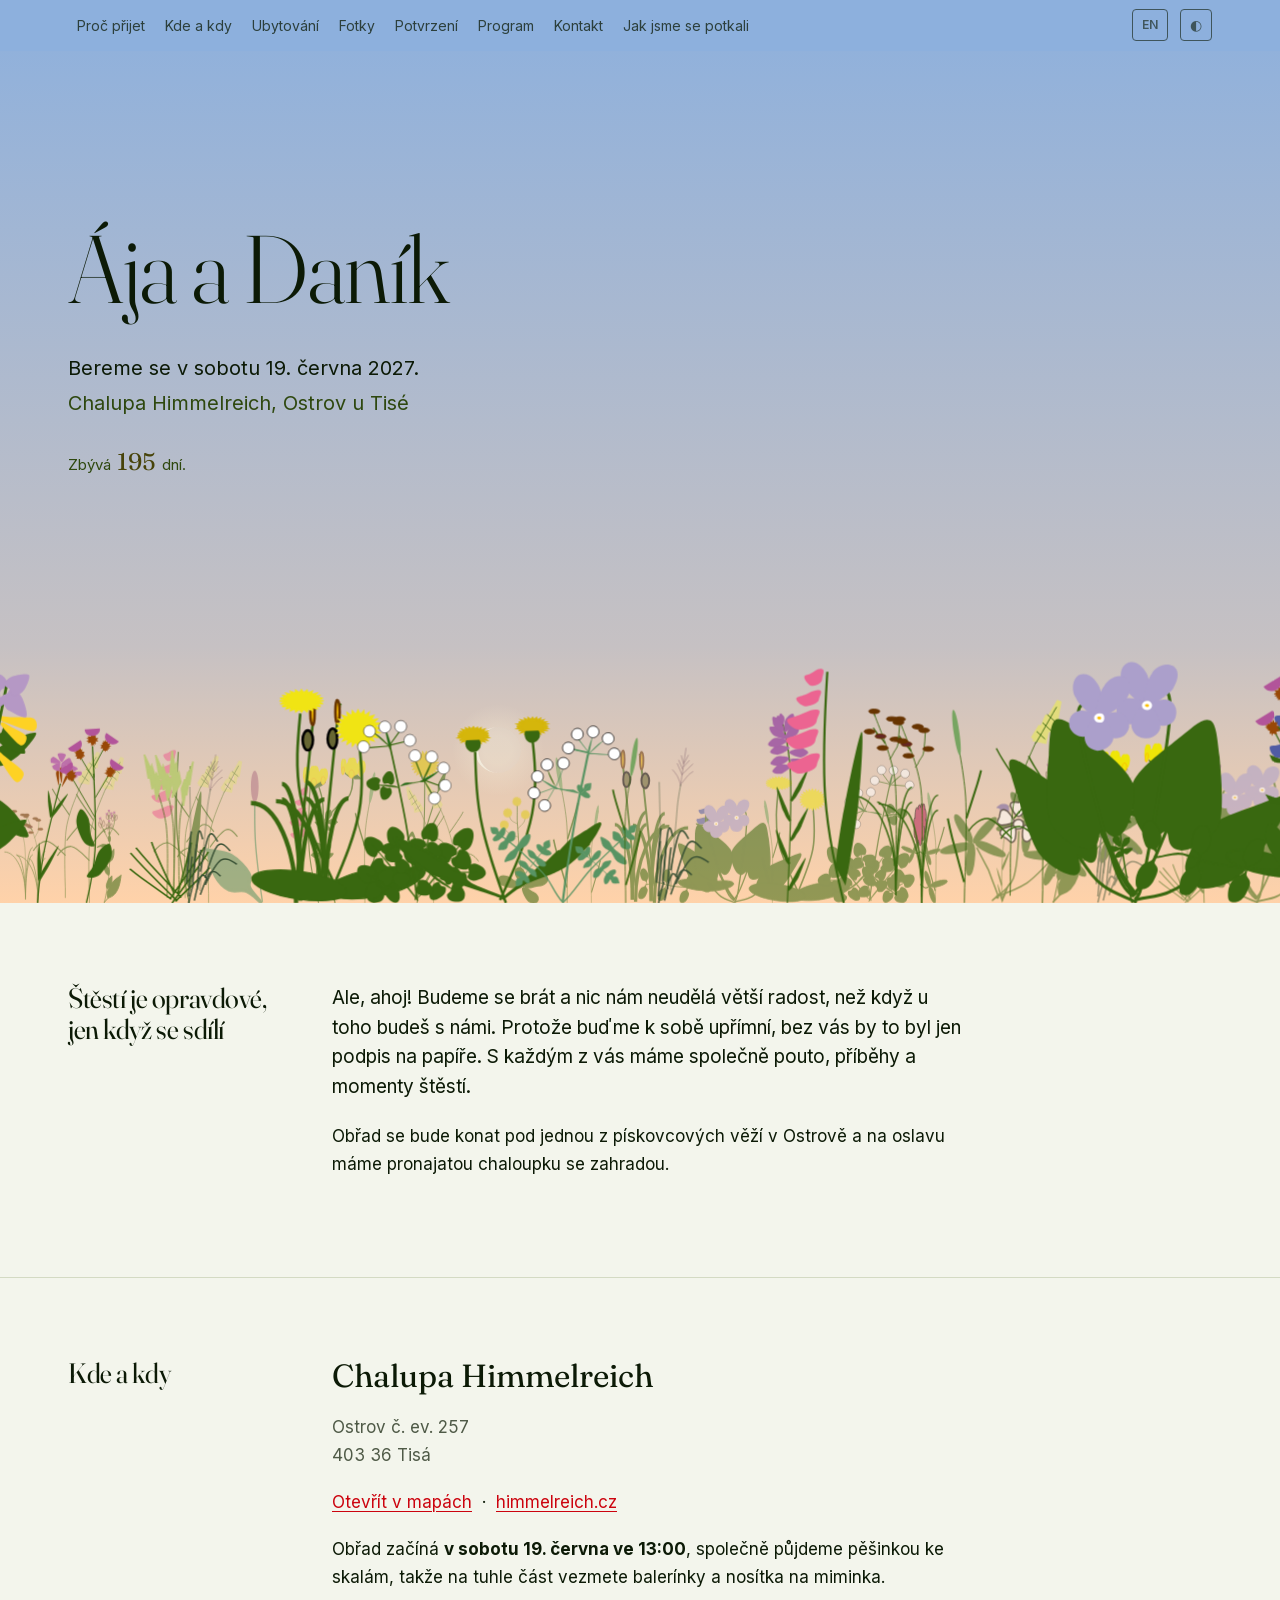
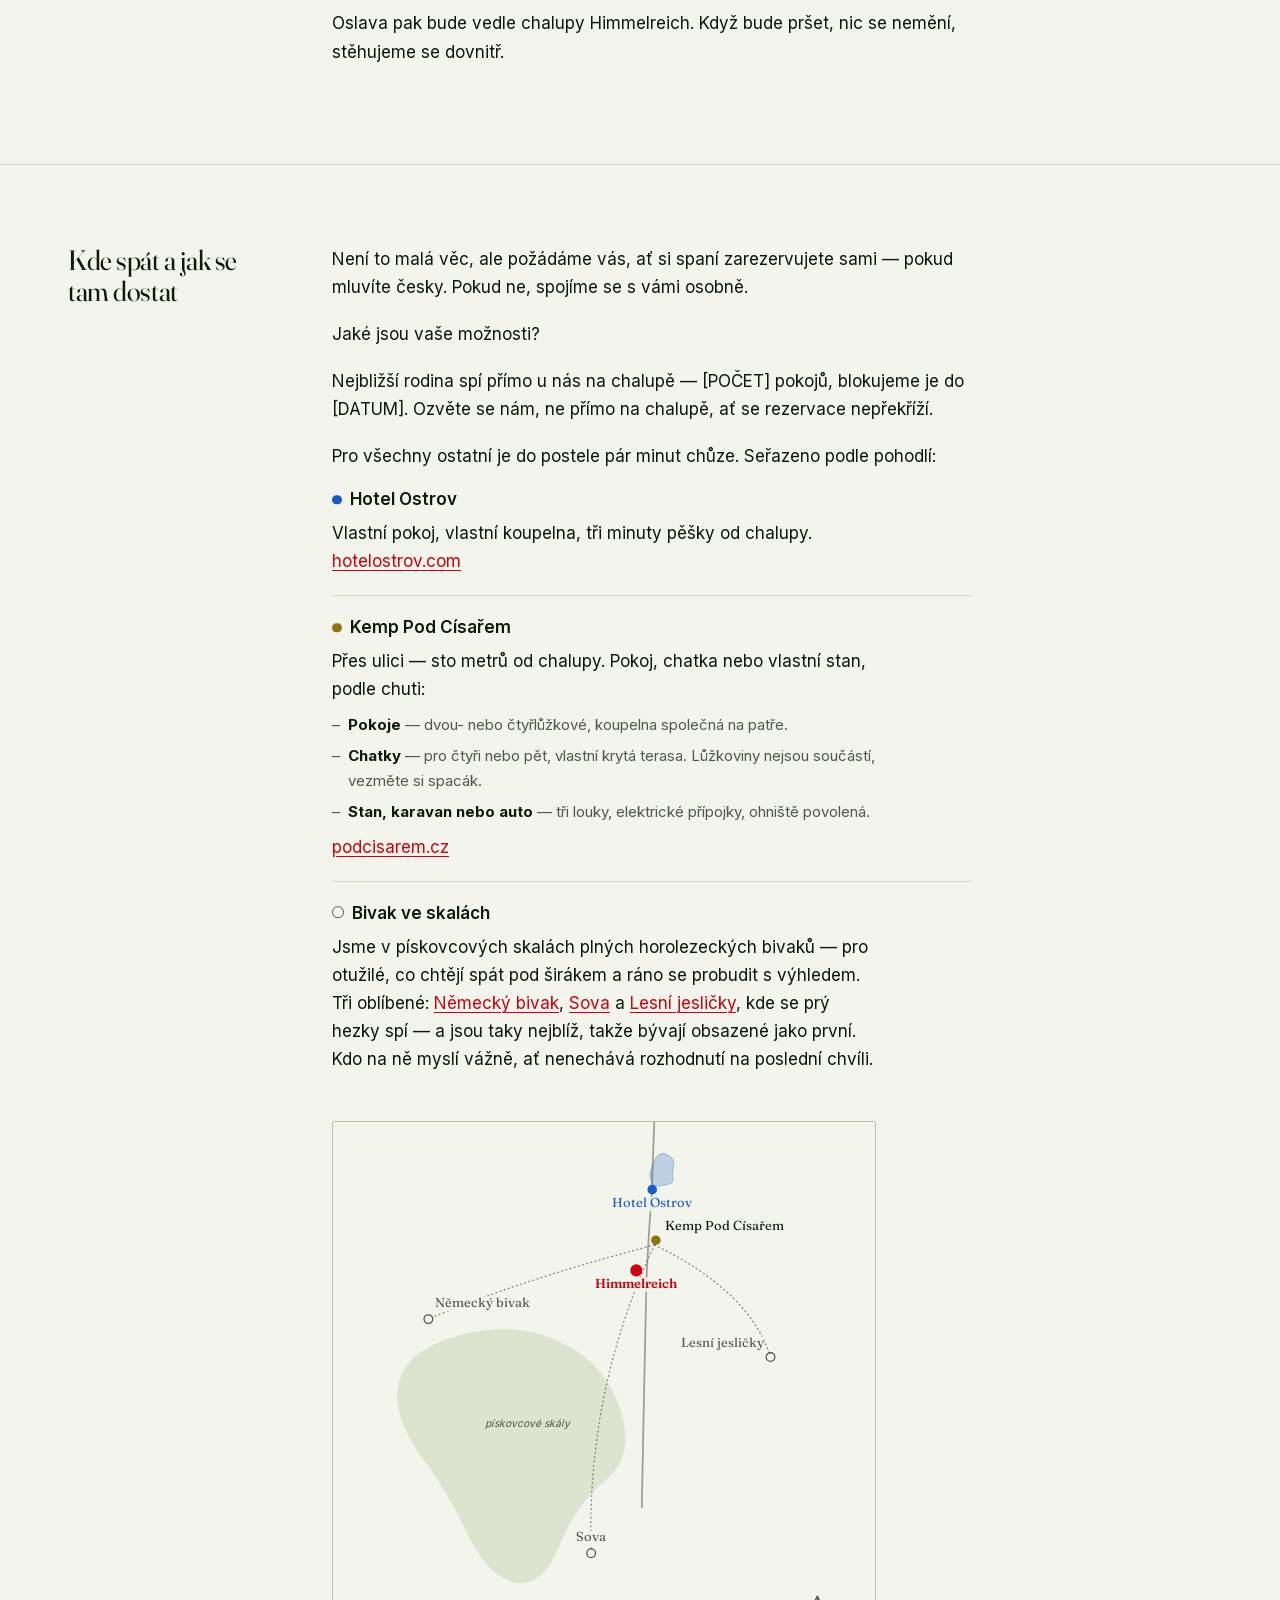
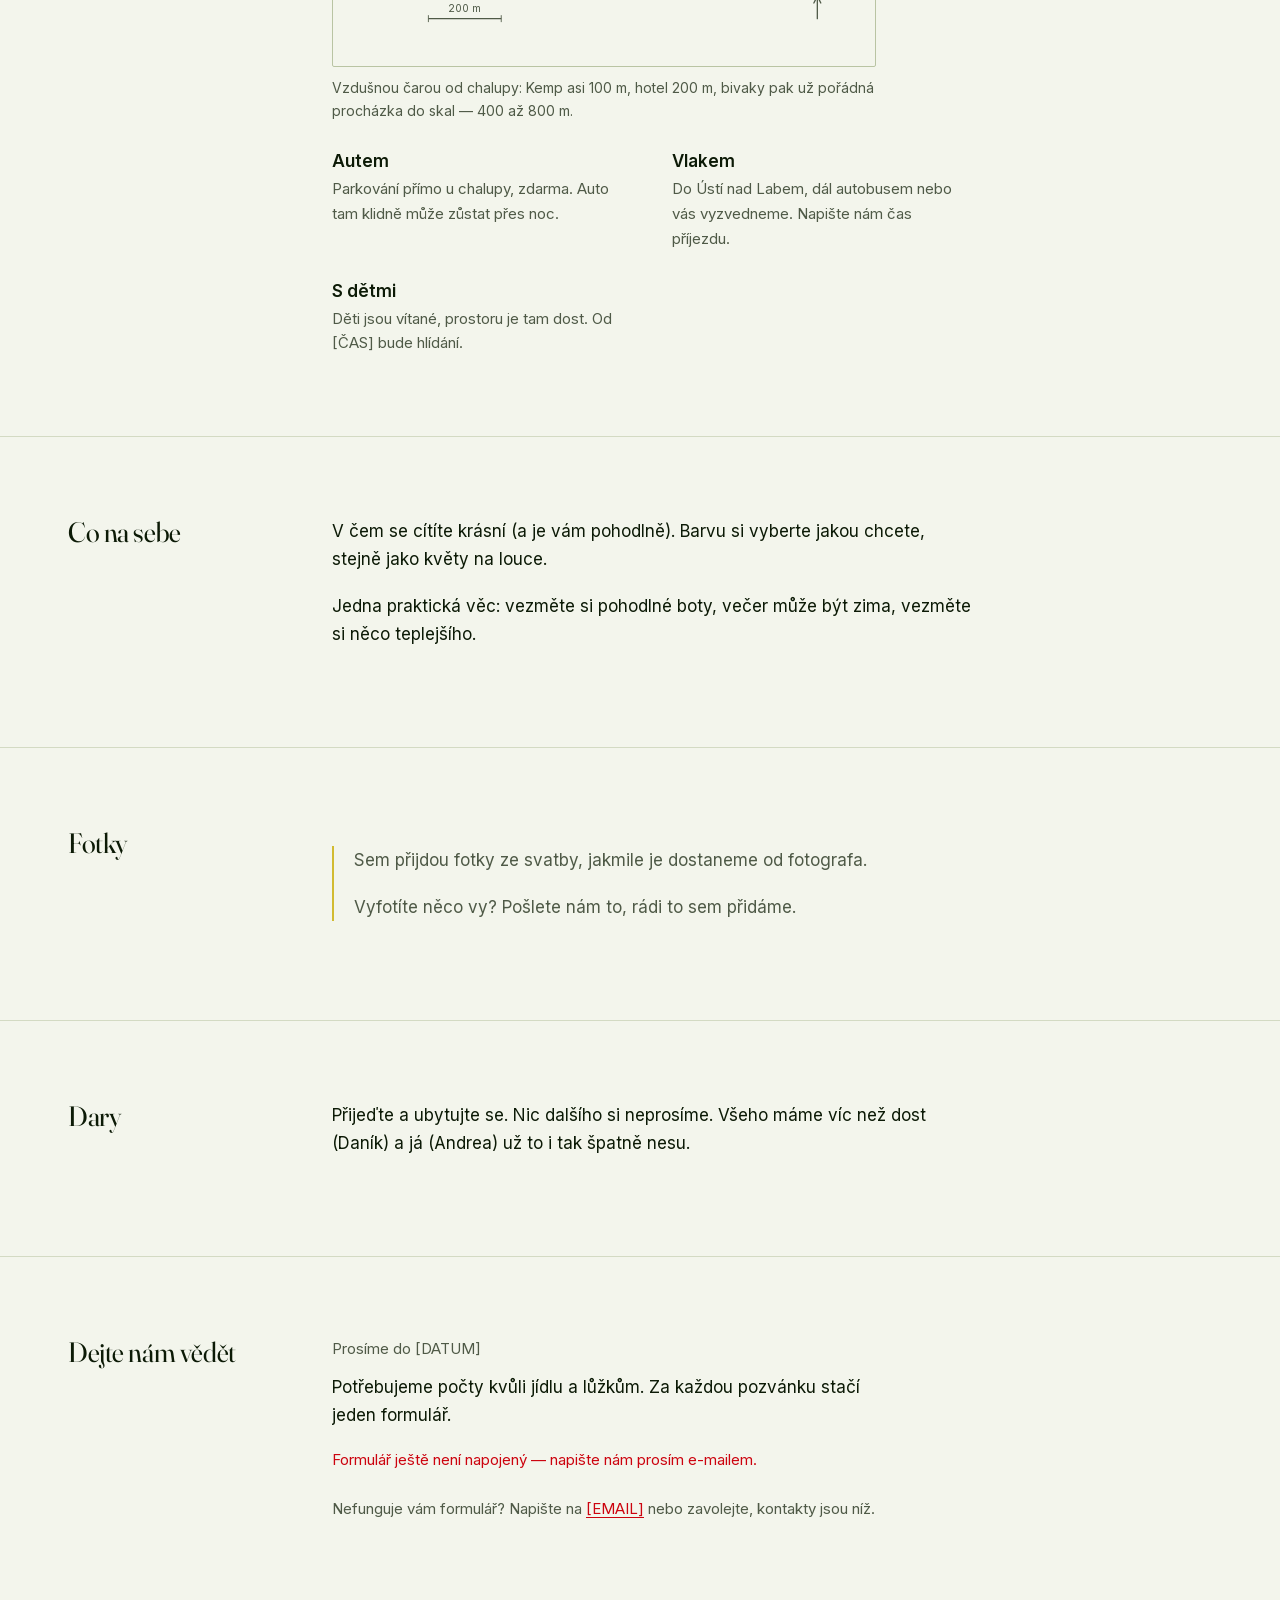
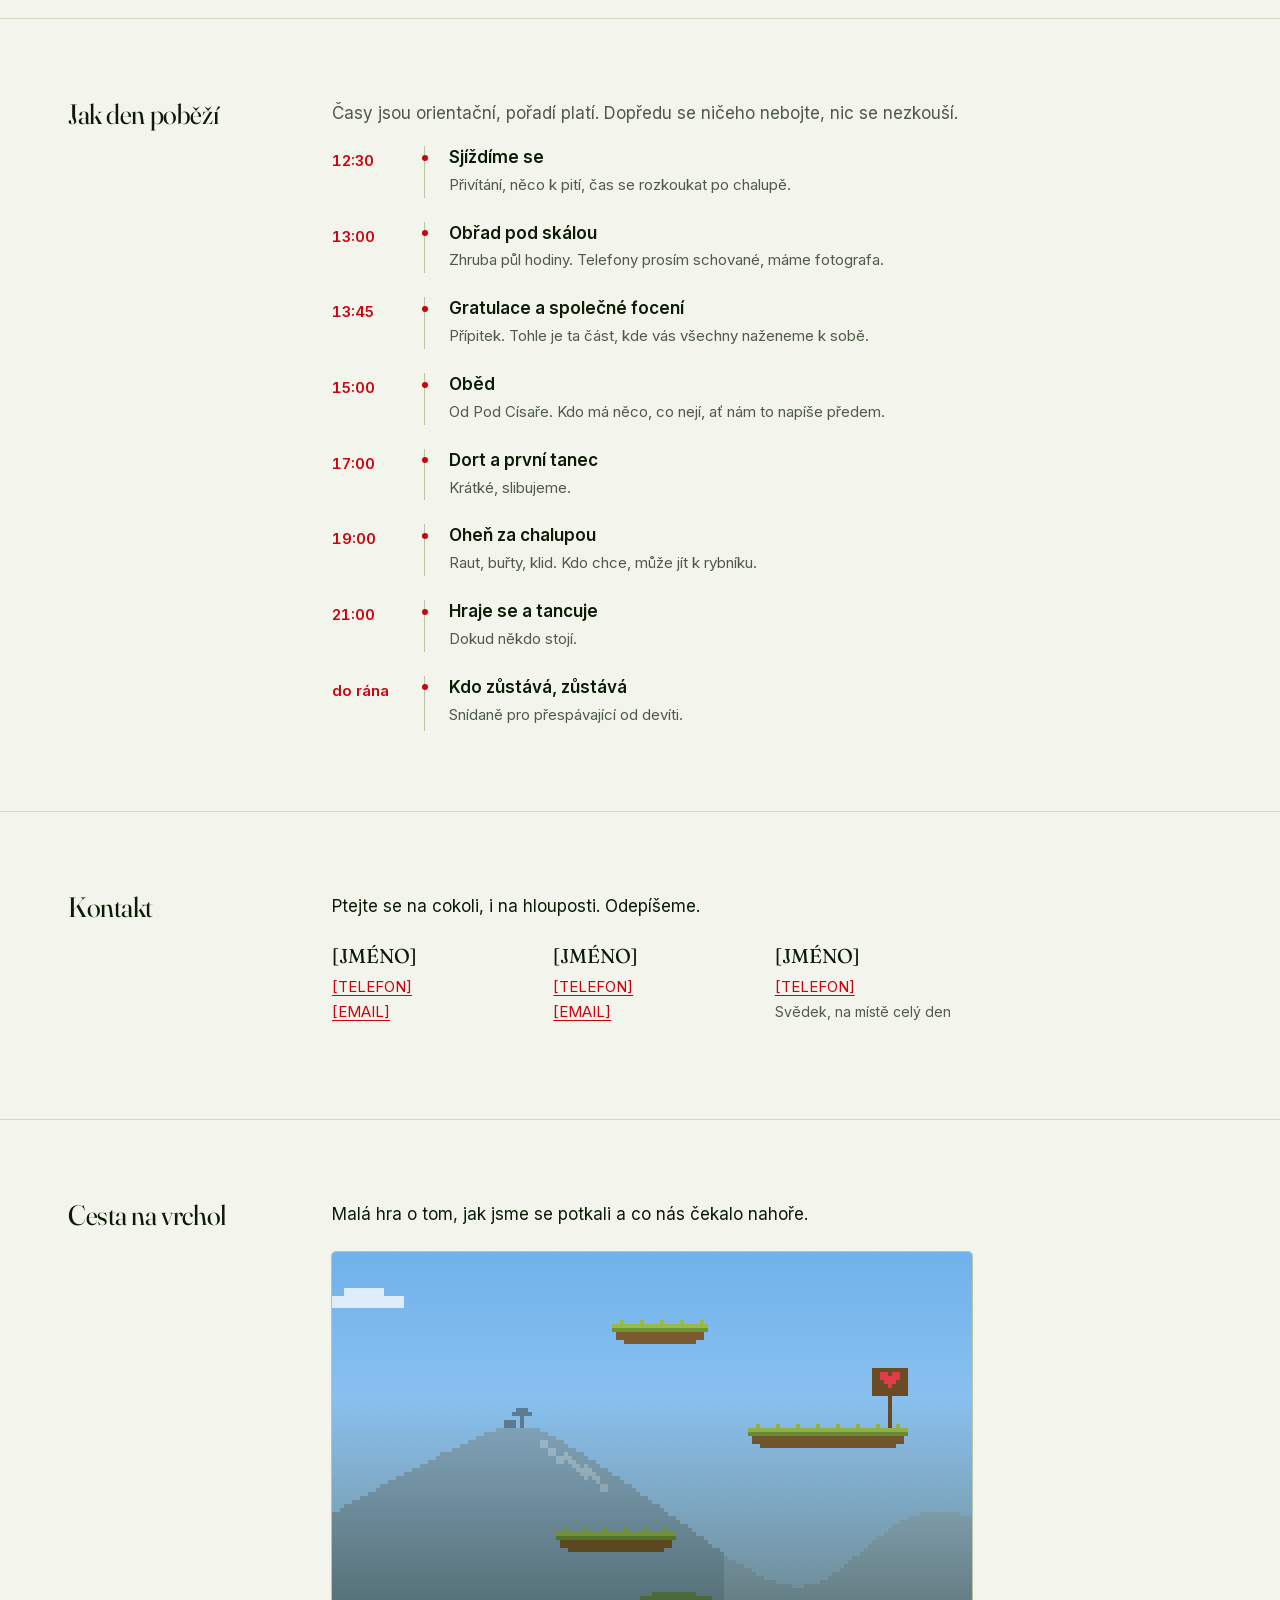
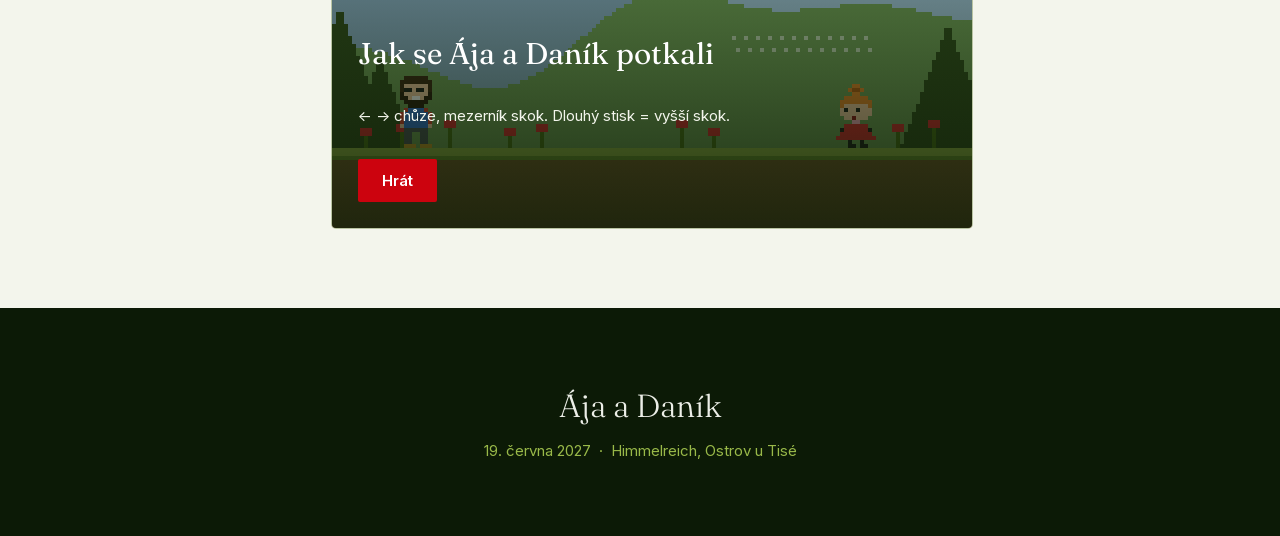
==== index.html @ 938fdb82 "Hra: ovládání na mobilu Na dotykových zařízeních je pod plátnem řada tlačítek ◀ ▶ ▲ A. Posílají hře " ====
<!DOCTYPE html>
<html lang="cs">
<head>
<meta charset="utf-8">
<meta name="viewport" content="width=device-width, initial-scale=1">

<title>Ája a Daník — svatba v Himmelreichu</title>
<meta name="description" content="Bereme se 19. června 2027 na chalupě Himmelreich v Ostrově u Tisé. Kdy dorazit, kde přespat a jak se tam dostat.">
<meta name="robots" content="noindex">
<meta property="og:title" content="Ája a Daník — svatba v Himmelreichu">
<meta property="og:description" content="19. června 2027, chalupa Himmelreich, Ostrov u Tisé.">
<meta property="og:type" content="website">

<link rel="stylesheet" href="assets/style.css">
<link rel="icon" href="data:image/svg+xml,<svg xmlns='http://www.w3.org/2000/svg' viewBox='0 0 32 32'><circle cx='16' cy='16' r='11' fill='%23CC030E'/><circle cx='16' cy='16' r='3.5' fill='%232A0A08'/></svg>">

<!-- Motiv a jazyk se nastaví dřív, než se stránka vykreslí, aby neproblikly. -->
<script>
  try {
    var t = localStorage.getItem('motiv');
    if (t) document.documentElement.setAttribute('data-theme', t);
    var j = localStorage.getItem('jazyk');
    if (j) {
      document.documentElement.setAttribute('data-jazyk', j);
      document.documentElement.lang = j;
    }
  } catch (e) {}
</script>
<!-- Obloha v heru podle denní doby — taky před vykreslením. -->
<script src="assets/obloha.js"></script>
</head>
<body>

<a class="preskocit" href="#obsah">Přeskočit na obsah</a>

<nav class="nav" aria-label="Sekce stránky">
  <div class="nav-vnitrek">
    <ul class="nav-odkazy">
      <li><a href="#proc"><span class="jazyk-cs">Proč přijet</span><span class="jazyk-en">Why come</span></a></li>
      <li><a href="#kde"><span class="jazyk-cs">Kde a kdy</span><span class="jazyk-en">When &amp; where</span></a></li>
      <li><a href="#ubytovani"><span class="jazyk-cs">Ubytování</span><span class="jazyk-en">Where to stay</span></a></li>
      <li><a href="#galerie"><span class="jazyk-cs">Fotky</span><span class="jazyk-en">Photos</span></a></li>
      <li><a href="#potvrzeni"><span class="jazyk-cs">Potvrzení</span><span class="jazyk-en">RSVP</span></a></li>
      <li><a href="#program"><span class="jazyk-cs">Program</span><span class="jazyk-en">Schedule</span></a></li>
      <li><a href="#kontakt"><span class="jazyk-cs">Kontakt</span><span class="jazyk-en">Contact</span></a></li>
      <li><a href="#hra"><span class="jazyk-cs">Jak jsme se potkali</span><span class="jazyk-en">How we met</span></a></li>
    </ul>
    <button class="prepinac prepinac-jazyk" type="button" data-jazyk-cil="en"
            aria-label="Switch to English">EN</button>
    <button class="prepinac prepinac-motiv" type="button" aria-label="Přepnout světlý a tmavý motiv">◐</button>
  </div>
</nav>

<header class="hero">
  <div class="hero-text">
    <h1>Ája <span class="jazyk-cs">a</span><span class="jazyk-en">and</span> Daník</h1>

    <p class="hero-udaje">
      <span class="jazyk-cs">Bereme se v sobotu 19. června 2027.</span>
      <span class="jazyk-en">We're getting married on Saturday, June 19, 2027.</span>
      <span class="misto"><span class="jazyk-cs">Chalupa Himmelreich, Ostrov u Tisé</span><span class="jazyk-en">Himmelreich Cottage, Ostrov near Tisá</span></span>
    </p>

    <!-- Text se mění podle data (assets/main.js): víc než 14 dní,
         posledních 14 dní, svatební den a po svatbě. -->
    <p class="odpocet" data-datum="2027-06-19T13:00" hidden>
      <span data-stav="zbyva">
        <span class="jazyk-cs">Zbývá</span><span class="jazyk-en">There are</span>
        <strong data-dni>—</strong>
        <span class="jazyk-cs">dní.</span><span class="jazyk-en">days to go.</span>
      </span>
      <span data-stav="uz-jen" hidden>
        <span class="jazyk-cs">Už jen</span><span class="jazyk-en">Only</span>
        <strong data-dni>—</strong>
        <span class="jazyk-cs" data-slovo-cs>dní.</span><span class="jazyk-en" data-slovo-en>days to go.</span>
      </span>
      <span data-stav="dnes" hidden>
        <strong><span class="jazyk-cs">Je to dnes!</span><span class="jazyk-en">It's today!</span></strong>
      </span>
      <span data-stav="po" hidden>
        <span class="jazyk-cs">Díky, že jste přijeli.</span><span class="jazyk-en">Thank you for coming.</span>
      </span>
    </p>
  </div>
  <!-- Obloha svatební noci (tools/hvezdy.py), ukáže se jen v noci. -->
  <img class="hvezdy" src="assets/hvezdy.svg" alt="">
  <img class="louka" src="assets/louka.svg" alt="" width="3000" height="300">
</header>

<main id="obsah">

  <!-- ====================== PROČ PŘIJET ====================== -->
  <section class="sekce" id="proc">
    <div class="sekce-mrizka">
      <h2><span class="jazyk-cs">Štěstí je opravdové, jen když se sdílí</span><span class="jazyk-en">Happiness is only real when shared</span></h2>
      <div class="telo">
        <p class="uvodni jazyk-cs">Ale, ahoj! Budeme se brát a nic nám neudělá větší
          radost, než když u toho budeš s námi. Protože buďme k sobě upřímní,
          bez vás by to byl jen podpis na papíře. S každým z vás máme
          společně pouto, příběhy a momenty štěstí.</p>
        <p class="uvodni jazyk-en">Oh, hi! We're getting married, and nothing
          would make us happier than having you there with us. Let's be
          honest — without you it would just be a signature on paper. With
          each of you we share a bond, stories, and moments of happiness.</p>

        <p class="jazyk-cs">Obřad se bude konat pod jednou z pískovcových věží
          v Ostrově a na oslavu máme pronajatou chaloupku se zahradou.</p>
        <p class="jazyk-en">The ceremony will take place beneath one of the
          sandstone towers in Ostrov, and for the celebration we've rented
          a little cottage with a garden.</p>
      </div>
    </div>
  </section>

  <!-- ====================== KDE A KDY ====================== -->
  <section class="sekce" id="kde">
    <div class="sekce-mrizka">
      <h2><span class="jazyk-cs">Kde a kdy</span><span class="jazyk-en">When &amp; where</span></h2>
      <div class="telo">
        <p class="misto-nazev"><span class="jazyk-cs">Chalupa Himmelreich</span><span class="jazyk-en">Himmelreich Cottage</span></p>
        <address class="adresa">Ostrov č. ev. 257<br>403 36 Tisá</address>
        <p class="jazyk-cs"><a href="https://mapy.com/s/hohecohanu" target="_blank" rel="noopener">Otevřít v mapách</a>
          &nbsp;·&nbsp;
          <a href="https://www.himmelreich.cz" target="_blank" rel="noopener">himmelreich.cz</a></p>
        <p class="jazyk-en"><a href="https://mapy.com/s/hohecohanu" target="_blank" rel="noopener">Open in maps</a>
          &nbsp;·&nbsp;
          <a href="https://www.himmelreich.cz" target="_blank" rel="noopener">himmelreich.cz</a></p>

        <p class="jazyk-cs">Obřad začíná <strong>v sobotu 19. června ve 13:00</strong>,
          společně půjdeme pěšinkou ke skalám, takže na tuhle část vezmete
          balerínky a nosítka na miminka.</p>
        <p class="jazyk-en">The ceremony begins <strong>on Saturday, June 19
          at 1:00 PM</strong>. We'll walk together along a little path to
          the rocks, so for this part bring flats and baby carriers.</p>

        <p class="jazyk-cs">Oslava pak bude vedle chalupy Himmelreich. Když
          bude pršet, nic se nemění, stěhujeme se dovnitř.</p>
        <p class="jazyk-en">The celebration afterwards will be next to
          Himmelreich Cottage. If it rains, nothing changes — we'll just
          move inside.</p>
      </div>
    </div>
  </section>

  <!-- ====================== UBYTOVÁNÍ A DOPRAVA ====================== -->
  <section class="sekce" id="ubytovani">
    <div class="sekce-mrizka">
      <h2><span class="jazyk-cs">Kde spát a jak se tam dostat</span><span class="jazyk-en">Where to stay &amp; how to get there</span></h2>
      <div class="telo">
        <p class="jazyk-cs">Není to malá věc, ale požádáme vás, ať si spaní
          zarezervujete sami — pokud mluvíte česky. Pokud ne, spojíme se
          s vámi osobně.</p>
        <p class="jazyk-en">This is no small ask, but we'll need you to book
          your own accommodation — if you speak Czech. If not, we'll get
          in touch with you personally.</p>

        <p class="jazyk-cs">Jaké jsou vaše možnosti?</p>
        <p class="jazyk-en">What are your options?</p>

        <!-- DOPLNIT: počet pokojů pro rodinu a datum, do kdy je blokujeme (na obou jazykových verzích) -->
        <p class="jazyk-cs">Nejbližší rodina spí přímo u nás na chalupě —
          [POČET] pokojů, blokujeme je do [DATUM]. Ozvěte se nám, ne přímo
          na chalupě, ať se rezervace nepřekříží.</p>
        <p class="jazyk-en">Closest family stays with us at the cottage —
          [POČET] rooms, held until [DATUM]. Get in touch with us, not the
          cottage directly, so bookings don't overlap.</p>

        <p class="jazyk-cs">Pro všechny ostatní je do postele pár minut
          chůze. Seřazeno podle pohodlí:</p>
        <p class="jazyk-en">For everyone else, it's a few minutes' walk to
          a bed. Sorted by comfort:</p>

        <ol class="ubytovani-zebricek">
          <li class="uroven uroven--hotel">
            <h3>Hotel Ostrov</h3>
            <p class="jazyk-cs">Vlastní pokoj, vlastní koupelna, tři minuty
              pěšky od chalupy.
              <a href="https://www.hotelostrov.com/" target="_blank" rel="noopener">hotelostrov.com</a></p>
            <p class="jazyk-en">Private room, private bathroom, a
              three-minute walk from the cottage.
              <a href="https://www.hotelostrov.com/" target="_blank" rel="noopener">hotelostrov.com</a></p>
          </li>

          <li class="uroven uroven--kemp">
            <h3>Kemp Pod Císařem</h3>
            <p class="jazyk-cs">Přes ulici — sto metrů od chalupy. Pokoj,
              chatka nebo vlastní stan, podle chuti:</p>
            <p class="jazyk-en">Across the street — a hundred meters from
              the cottage. Room, cabin, or your own tent, whatever you
              prefer:</p>
            <ul class="kemp-varianty jazyk-cs">
              <li><strong>Pokoje</strong> — dvou- nebo čtyřlůžkové,
                koupelna společná na patře.</li>
              <li><strong>Chatky</strong> — pro čtyři nebo pět, vlastní
                krytá terasa. Lůžkoviny nejsou součástí, vezměte si spacák.</li>
              <li><strong>Stan, karavan nebo auto</strong> — tři louky,
                elektrické přípojky, ohniště povolená.</li>
            </ul>
            <ul class="kemp-varianty jazyk-en">
              <li><strong>Rooms</strong> — double or quad, shared bathroom
                on the floor.</li>
              <li><strong>Cabins</strong> — for four or five, with a
                private covered terrace. Bedding isn't included, bring
                a sleeping bag.</li>
              <li><strong>Tent, camper, or car</strong> — three meadows,
                electrical hookups, campfires allowed.</li>
            </ul>
            <p><a href="https://podcisarem.cz/cs" target="_blank" rel="noopener">podcisarem.cz</a></p>
          </li>

          <li class="uroven uroven--bivak">
            <h3><span class="jazyk-cs">Bivak ve skalách</span><span class="jazyk-en">Bivouac in the rocks</span></h3>
            <p class="jazyk-cs">Jsme v pískovcových skalách plných
              horolezeckých bivaků — pro otužilé, co chtějí spát pod
              širákem a ráno se probudit s výhledem. Tři oblíbené:
              <a href="https://mapy.com/s/gamopogude" target="_blank" rel="noopener">Německý bivak</a>,
              <a href="https://mapy.com/s/domevuzada" target="_blank" rel="noopener">Sova</a>
              a <a href="https://mapy.com/s/batebosume" target="_blank" rel="noopener">Lesní jesličky</a>, kde se prý hezky spí — a jsou taky nejblíž,
              takže bývají obsazené jako první. Kdo na ně myslí vážně, ať
              nenechává rozhodnutí na poslední chvíli.</p>
            <p class="jazyk-en">We're in sandstone rocks full of climbers'
              bivouacs — for the hardy ones who want to sleep under the
              open sky and wake up to a view. Three favorites:
              <a href="https://mapy.com/s/gamopogude" target="_blank" rel="noopener">Německý bivak</a>
              (German Bivouac),
              <a href="https://mapy.com/s/domevuzada" target="_blank" rel="noopener">Sova</a>
              (Owl), and <a href="https://mapy.com/s/batebosume" target="_blank" rel="noopener">Lesní jesličky</a> (Forest Manger), said to be the
              comfiest — and also the closest, so it tends to fill up
              first. If you're serious about it, don't leave the decision
              to the last minute.</p>
          </li>
        </ol>

        <div class="mapa-ramecek">
          <svg class="mapka" viewBox="0 0 625 627" role="img" aria-label="Mapka okolí chalupy Himmelreich s možnostmi ubytování"><path d="M 314.0,413.5 Q 347.0,386.3 333.1,337.2 Q 319.1,288.1 280.1,263.8 Q 241.1,239.5 199.0,238.9 Q 156.8,238.3 117.6,256.0 Q 78.5,273.7 74.4,308.2 Q 70.4,342.7 102.1,386.1 Q 133.9,429.6 156.4,477.1 Q 178.9,524.6 209.8,531.2 Q 240.8,537.8 260.8,489.2 Q 280.9,440.7 314.0,413.5 Z" fill="var(--trava-tmava)" fill-opacity="0.13" stroke="none"/><text class="jazyk-cs" x="223.8" y="351.7" text-anchor="middle" font-family="var(--text-font)" font-size="12" font-style="italic" fill="var(--text-tlumeny)">pískovcové skály</text><text class="jazyk-en" x="223.8" y="351.7" text-anchor="middle" font-family="var(--text-font)" font-size="12" font-style="italic" fill="var(--text-tlumeny)">sandstone rocks</text><path d="M 391.9,63.8 Q 391.1,57.2 392.7,50.4 Q 394.4,43.6 388.1,39.2 Q 381.7,34.8 377.4,36.7 Q 373.0,38.6 370.4,45.3 Q 367.9,52.0 365.9,57.5 Q 364.0,63.1 367.3,69.2 Q 370.5,75.2 377.0,73.8 Q 383.5,72.3 388.1,71.4 Q 392.7,70.4 391.9,63.8 Z" fill="var(--chrpa)" fill-opacity="0.24" stroke="var(--chrpa)" stroke-opacity="0.35" stroke-width="1"/><path d="M 356.1,444.1 L 359.0,297.1 L 361.5,179.5 L 364.0,133.3 L 367.4,82.9 L 371.6,-30.5" fill="none" stroke="var(--text-tlumeny)" stroke-width="2" stroke-linecap="round" stroke-linejoin="round" stroke-opacity="0.55"/><path d="M 370.8,141.7 Q 209.7,184.2 110.0,227.3" fill="none" stroke="var(--text-tlumeny)" stroke-width="1.5" stroke-dasharray="1 4" stroke-linecap="round" stroke-opacity="0.7"/><path d="M 370.8,141.7 Q 291.7,309.1 297.7,497.3" fill="none" stroke="var(--text-tlumeny)" stroke-width="1.5" stroke-dasharray="1 4" stroke-linecap="round" stroke-opacity="0.7"/><path d="M 370.8,141.7 Q 481.5,195.8 504.5,271.1" fill="none" stroke="var(--text-tlumeny)" stroke-width="1.5" stroke-dasharray="1 4" stroke-linecap="round" stroke-opacity="0.7"/><circle cx="349.8" cy="171.1" r="7" fill="var(--mak)"/><rect x="304.7" y="179.1" width="90" height="17" fill="var(--pozadi)" fill-opacity="0.82"/><text x="349.8" y="191.1" text-anchor="middle" font-family="var(--display)" font-size="15" font-weight="600" fill="var(--odkaz)">Himmelreich</text><circle cx="368.1" cy="78.0" r="5.5" fill="var(--chrpa)"/><rect x="318.9" y="86.0" width="98" height="17" fill="var(--pozadi)" fill-opacity="0.82"/><text x="368.1" y="98.0" text-anchor="middle" font-family="var(--display)" font-size="15" fill="var(--chrpa)">Hotel Ostrov</text><circle cx="372.3" cy="136.3" r="5.5" fill="var(--kemp)"/><rect x="382.3" y="112.3" width="131" height="17" fill="var(--pozadi)" fill-opacity="0.82"/><text x="382.3" y="124.3" text-anchor="start" font-family="var(--display)" font-size="15" fill="var(--text)">Kemp Pod Císařem</text><circle cx="110.0" cy="227.3" r="5" fill="var(--pozadi)" stroke="var(--text-tlumeny)" stroke-width="1.5"/><rect x="118.0" y="201.3" width="107" height="17" fill="var(--pozadi)" fill-opacity="0.82"/><text x="118.0" y="213.3" text-anchor="start" font-family="var(--display)" font-size="15" fill="var(--text-tlumeny)">Německý bivak</text><circle cx="297.7" cy="497.3" r="5" fill="var(--pozadi)" stroke="var(--text-tlumeny)" stroke-width="1.5"/><rect x="281.3" y="471.3" width="33" height="17" fill="var(--pozadi)" fill-opacity="0.82"/><text x="297.7" y="483.3" text-anchor="middle" font-family="var(--display)" font-size="15" fill="var(--text-tlumeny)">Sova</text><circle cx="504.5" cy="271.1" r="5" fill="var(--pozadi)" stroke="var(--text-tlumeny)" stroke-width="1.5"/><rect x="381.7" y="247.1" width="115" height="17" fill="var(--pozadi)" fill-opacity="0.82"/><text x="496.5" y="259.1" text-anchor="end" font-family="var(--display)" font-size="15" fill="var(--text-tlumeny)">Lesní jesličky</text><g font-family="var(--text-font)" font-size="12" fill="var(--text-tlumeny)"><line x1="110.0" y1="572.7" x2="194.0" y2="572.7" stroke="var(--text-tlumeny)" stroke-width="1.5"/><line x1="110.0" y1="568.7" x2="110.0" y2="576.7" stroke="var(--text-tlumeny)"/><line x1="194.0" y1="568.7" x2="194.0" y2="576.7" stroke="var(--text-tlumeny)"/><text x="152.0" y="564.7" text-anchor="middle">200 m</text></g><g stroke="var(--text-tlumeny)" fill="none" stroke-width="1.5" stroke-linecap="round" stroke-linejoin="round"><line x1="558.5" y1="572.7" x2="558.5" y2="548.7"/><path d="M 554.5,554.7 L 558.5,546.7 L 562.5,554.7"/></g></svg>
        </div>
        <p class="mapa-popisek jazyk-cs">Vzdušnou čarou od chalupy: Kemp asi
          100 m, hotel 200 m, bivaky pak už pořádná procházka do skal —
          400 až 800 m.</p>
        <p class="mapa-popisek jazyk-en">As the crow flies from the
          cottage: Kemp about 100 m, hotel 200 m, and the bivouacs
          a proper hike into the rocks — 400 to 800 m.</p>

        <!-- DOPLNIT: časy, vzdálenosti (na obou jazykových verzích) -->
        <div class="prakticke">
          <div>
            <h3><span class="jazyk-cs">Autem</span><span class="jazyk-en">By car</span></h3>
            <p class="jazyk-cs">Parkování přímo u chalupy, zdarma. Auto tam
              klidně může zůstat přes noc.</p>
            <p class="jazyk-en">Free parking right at the cottage. Your car
              can stay there overnight.</p>
          </div>
          <div>
            <h3><span class="jazyk-cs">Vlakem</span><span class="jazyk-en">By train</span></h3>
            <p class="jazyk-cs">Do Ústí nad Labem, dál autobusem nebo vás
              vyzvedneme. Napište nám čas příjezdu.</p>
            <p class="jazyk-en">To Ústí nad Labem, then by bus, or we'll
              pick you up. Let us know your arrival time.</p>
          </div>
          <div>
            <h3><span class="jazyk-cs">S dětmi</span><span class="jazyk-en">With kids</span></h3>
            <p class="jazyk-cs">Děti jsou vítané, prostoru je tam dost. Od
              [ČAS] bude hlídání.</p>
            <p class="jazyk-en">Kids are welcome, there's plenty of space.
              Childcare starts at [ČAS].</p>
          </div>
        </div>
      </div>
    </div>
  </section>

  <!-- ====================== CO NA SEBE ====================== -->
  <section class="sekce" id="co-na-sebe">
    <div class="sekce-mrizka">
      <h2><span class="jazyk-cs">Co na sebe</span><span class="jazyk-en">What to wear</span></h2>
      <div class="telo">
        <p class="jazyk-cs">V čem se cítíte krásní (a je vám pohodlně).
          Barvu si vyberte jakou chcete, stejně jako květy na louce.</p>
        <p class="jazyk-en">Wear whatever makes you feel good (and
          comfortable). Pick any color you like, just like the flowers in
          the meadow.</p>

        <p class="jazyk-cs">Jedna praktická věc: vezměte si pohodlné boty,
          večer může být zima, vezměte si něco teplejšího.</p>
        <p class="jazyk-en">One practical note: bring comfortable shoes —
          it might get cold in the evening, so bring something warmer too.</p>
      </div>
    </div>
  </section>

  <!-- ====================== FOTOGALERIE ====================== -->
  <section class="sekce" id="galerie">
    <div class="sekce-mrizka">
      <h2><span class="jazyk-cs">Fotky</span><span class="jazyk-en">Photos</span></h2>
      <div class="telo">
        <!-- Plní se ze seznamu v assets/gallery.js. Prázdný seznam = hláška níž. -->
        <div class="galerie" id="galerie" hidden></div>

        <div class="galerie-prazdno" id="galerie-prazdno">
          <p class="jazyk-cs">Sem přijdou fotky ze svatby, jakmile je
            dostaneme od fotografa.</p>
          <p class="jazyk-en">Wedding photos will go here once we get them
            from the photographer.</p>
          <p class="tlumene jazyk-cs">Vyfotíte něco vy? Pošlete nám to,
            rádi to sem přidáme.</p>
          <p class="tlumene jazyk-en">Did you take any photos? Send them
            our way, we'd love to add them here.</p>
        </div>
      </div>
    </div>
  </section>

  <!-- ====================== DARY ====================== -->
  <section class="sekce" id="dary">
    <div class="sekce-mrizka">
      <h2><span class="jazyk-cs">Dary</span><span class="jazyk-en">Gifts</span></h2>
      <div class="telo">
        <p class="jazyk-cs">Přijeďte a ubytujte se. Nic dalšího si
          neprosíme. Všeho máme víc než dost (Daník) a já (Andrea) už to
          i tak špatně nesu.</p>
        <p class="jazyk-en">Just come and find a place to stay. We don't
          ask for anything else. We already have more than enough of
          everything (Daník) — and I (Andrea) am already struggling to
          deal with it as it is.</p>
      </div>
    </div>
  </section>

  <!-- ====================== POTVRZENÍ ÚČASTI ======================
       Formulář odesílá do Google Formuláře. Až ho založíš, přepiš:
         1. adresu v action= (ID je v odkazu formuláře)
         2. šest name="entry.XXXX" níž
       Kde ta čísla vzít je popsané v README, oddíl „Potvrzení účasti".
       Dokud tam zůstanou zástupná čísla, formulář se sám schová a ukáže
       se místo něj e-mail — viz assets/rsvp.js.

       Viditelné popisky polí jsou dvojjazyčné (.jazyk-cs/.jazyk-en), ale
       value="" u přepínačů zůstává jen česky — to je hodnota, která
       padá do Sheetu, ne to, co vidí host. Funguje to správně v obou
       jazycích zároveň, není potřeba druhý Google Formulář.
  -->
  <section class="sekce" id="potvrzeni">
    <div class="sekce-mrizka">
      <h2><span class="jazyk-cs">Dejte nám vědět</span><span class="jazyk-en">Let us know</span></h2>
      <div class="telo">
        <div class="potvrzeni">
          <!-- DOPLNIT: termín (na obou jazykových verzích) -->
          <p class="termin jazyk-cs">Prosíme do [DATUM]</p>
          <p class="termin jazyk-en">Please reply by [DATUM]</p>
          <p class="jazyk-cs">Potřebujeme počty kvůli jídlu a lůžkům.
            Za každou pozvánku stačí jeden formulář.</p>
          <p class="jazyk-en">We need numbers for food and beds.
            One form per invitation is enough.</p>

          <form class="formular" id="rsvp" method="post"
                action="https://docs.google.com/forms/d/e/__ID_FORMULARE__/formResponse">

            <label class="pole">
              <span><span class="jazyk-cs">Kdo se hlásí</span><span class="jazyk-en">Who's coming</span>
                <span class="napoveda">
                  <span class="jazyk-cs">— jména všech, za koho vyplňujete</span>
                  <span class="jazyk-en">— names of everyone you're filling this out for</span>
                </span></span>
              <input type="text" name="entry.1000000001" required autocomplete="name">
            </label>

            <fieldset class="pole">
              <span><span class="jazyk-cs">Přijedete?</span><span class="jazyk-en">Are you coming?</span></span>
              <div class="volby">
                <label class="volba">
                  <input type="radio" name="entry.1000000002" value="Přijedeme" required checked
                         data-ucast="ano">
                  <span><span class="jazyk-cs">Přijedeme</span><span class="jazyk-en">We'll be there</span></span>
                </label>
                <label class="volba">
                  <input type="radio" name="entry.1000000002" value="Bohužel nedorazíme"
                         data-ucast="ne">
                  <span><span class="jazyk-cs">Bohužel nedorazíme</span><span class="jazyk-en">Sorry, we can't make it</span></span>
                </label>
              </div>
            </fieldset>

            <label class="pole jen-pri-ucasti">
              <span><span class="jazyk-cs">Kolik vás bude</span><span class="jazyk-en">How many of you</span></span>
              <input type="number" name="entry.1000000003" min="1" max="20" inputmode="numeric">
            </label>

            <label class="pole jen-pri-ucasti">
              <span><span class="jazyk-cs">Co nejíte</span><span class="jazyk-en">What you don't eat</span>
                <span class="napoveda">
                  <span class="jazyk-cs">— alergie, bezlepkové, vegetariánské…</span>
                  <span class="jazyk-en">— allergies, gluten-free, vegetarian…</span>
                </span></span>
              <input type="text" name="entry.1000000004">
            </label>

            <fieldset class="pole jen-pri-ucasti">
              <span><span class="jazyk-cs">Budete spát na chalupě?</span><span class="jazyk-en">Will you sleep at the cottage?</span></span>
              <div class="volby">
                <label class="volba">
                  <input type="radio" name="entry.1000000005" value="Ano" checked>
                  <span><span class="jazyk-cs">Ano</span><span class="jazyk-en">Yes</span></span>
                </label>
                <label class="volba">
                  <input type="radio" name="entry.1000000005" value="Ne">
                  <span><span class="jazyk-cs">Ne</span><span class="jazyk-en">No</span></span>
                </label>
              </div>
            </fieldset>

            <label class="pole">
              <span><span class="jazyk-cs">Chcete nám něco vzkázat?</span><span class="jazyk-en">Anything you'd like to tell us?</span>
                <span class="napoveda">
                  <span class="jazyk-cs">— nepovinné</span>
                  <span class="jazyk-en">— optional</span>
                </span></span>
              <textarea name="entry.1000000006" rows="3"></textarea>
            </label>

            <!-- Google tyhle dvě pole u odeslání očekává. -->
            <input type="hidden" name="fvv" value="1">
            <input type="hidden" name="pageHistory" value="0">

            <button type="submit"><span class="jazyk-cs">Odeslat</span><span class="jazyk-en">Send</span></button>
            <p class="chyba" id="rsvp-chyba" hidden></p>
          </form>

          <div class="dekujeme" id="rsvp-dekujeme" hidden>
            <h3><span class="jazyk-cs">Děkujeme, máme to.</span><span class="jazyk-en">Thanks, got it.</span></h3>
            <p class="jazyk-cs">Kdybyste potřebovali cokoli změnit, napište
              nám — kontakty jsou níž.</p>
            <p class="jazyk-en">If you need to change anything, just
              message us — contacts are below.</p>
          </div>

          <!-- DOPLNIT: e-mail (na obou jazykových verzích) -->
          <p class="jinak jazyk-cs">Nefunguje vám formulář? Napište na
            <a href="mailto:[EMAIL]">[EMAIL]</a> nebo zavolejte, kontakty jsou níž.</p>
          <p class="jinak jazyk-en">Form not working? Email
            <a href="mailto:[EMAIL]">[EMAIL]</a> or call, contacts are below.</p>
        </div>
      </div>
    </div>
  </section>

  <!-- ====================== PROGRAM ====================== -->
  <section class="sekce" id="program">
    <div class="sekce-mrizka">
      <h2><span class="jazyk-cs">Jak den poběží</span><span class="jazyk-en">How the day will run</span></h2>
      <div class="telo">
        <p class="tlumene jazyk-cs">Časy jsou orientační, pořadí platí.
          Dopředu se ničeho nebojte, nic se nezkouší.</p>
        <p class="tlumene jazyk-en">Times are approximate, the order is
          fixed. Don't worry about anything in advance — nothing is
          rehearsed.</p>

        <!-- DOPLNIT: časy podle skutečného harmonogramu -->
        <dl class="program">
          <dt>12:30</dt>
          <dd>
            <h3><span class="jazyk-cs">Sjíždíme se</span><span class="jazyk-en">Everyone arrives</span></h3>
            <p class="jazyk-cs">Přivítání, něco k pití, čas se rozkoukat po chalupě.</p>
            <p class="jazyk-en">Welcome drinks and a chance to look around the cottage.</p>
          </dd>

          <dt>13:00</dt>
          <dd>
            <h3><span class="jazyk-cs">Obřad pod skálou</span><span class="jazyk-en">Ceremony beneath the rock</span></h3>
            <p class="jazyk-cs">Zhruba půl hodiny. Telefony prosím schované, máme fotografa.</p>
            <p class="jazyk-en">About half an hour. Please keep phones away, we have a photographer.</p>
          </dd>

          <dt>13:45</dt>
          <dd>
            <h3><span class="jazyk-cs">Gratulace a společné focení</span><span class="jazyk-en">Congratulations &amp; group photos</span></h3>
            <p class="jazyk-cs">Přípitek. Tohle je ta část, kde vás všechny naženeme k sobě.</p>
            <p class="jazyk-en">A toast. This is the part where we round everyone up together.</p>
          </dd>

          <dt>15:00</dt>
          <dd>
            <h3><span class="jazyk-cs">Oběd</span><span class="jazyk-en">Lunch</span></h3>
            <p class="jazyk-cs">Od Pod Císaře. Kdo má něco, co nejí, ať nám to napíše předem.</p>
            <p class="jazyk-en">Catered by Pod Císařem. If there's something you don't eat, let us know in advance.</p>
          </dd>

          <dt>17:00</dt>
          <dd>
            <h3><span class="jazyk-cs">Dort a první tanec</span><span class="jazyk-en">Cake &amp; first dance</span></h3>
            <p class="jazyk-cs">Krátké, slibujeme.</p>
            <p class="jazyk-en">Short, we promise.</p>
          </dd>

          <dt>19:00</dt>
          <dd>
            <h3><span class="jazyk-cs">Oheň za chalupou</span><span class="jazyk-en">Fire behind the cottage</span></h3>
            <p class="jazyk-cs">Raut, buřty, klid. Kdo chce, může jít k rybníku.</p>
            <p class="jazyk-en">Buffet, sausages, calm. Anyone who wants can head down to the pond.</p>
          </dd>

          <dt>21:00</dt>
          <dd>
            <h3><span class="jazyk-cs">Hraje se a tancuje</span><span class="jazyk-en">Music &amp; dancing</span></h3>
            <p class="jazyk-cs">Dokud někdo stojí.</p>
            <p class="jazyk-en">Until someone's still standing.</p>
          </dd>

          <dt><span class="jazyk-cs">do rána</span><span class="jazyk-en">till dawn</span></dt>
          <dd>
            <h3><span class="jazyk-cs">Kdo zůstává, zůstává</span><span class="jazyk-en">Whoever stays, stays</span></h3>
            <p class="jazyk-cs">Snídaně pro přespávající od devíti.</p>
            <p class="jazyk-en">Breakfast for overnight guests from nine.</p>
          </dd>
        </dl>
      </div>
    </div>
  </section>

  <!-- ====================== KONTAKT ====================== -->
  <section class="sekce" id="kontakt">
    <div class="sekce-mrizka">
      <h2><span class="jazyk-cs">Kontakt</span><span class="jazyk-en">Contact</span></h2>
      <div class="telo">
        <p class="jazyk-cs">Ptejte se na cokoli, i na hlouposti. Odepíšeme.</p>
        <p class="jazyk-en">Ask us anything, even silly questions. We'll reply.</p>
        <!-- DOPLNIT: jména, telefony, e-maily -->
        <div class="kontakty">
          <div>
            <p class="jmeno">[JMÉNO]</p>
            <a href="tel:[TELEFON]">[TELEFON]</a>
            <a href="mailto:[EMAIL]">[EMAIL]</a>
          </div>
          <div>
            <p class="jmeno">[JMÉNO]</p>
            <a href="tel:[TELEFON]">[TELEFON]</a>
            <a href="mailto:[EMAIL]">[EMAIL]</a>
          </div>
          <div>
            <p class="jmeno">[JMÉNO]</p>
            <a href="tel:[TELEFON]">[TELEFON]</a>
            <p class="tlumene jazyk-cs" style="font-size:.875rem">Svědek, na místě celý den</p>
            <p class="tlumene jazyk-en" style="font-size:.875rem">Witness, on site all day</p>
          </div>
        </div>
      </div>
    </div>
  </section>

  <!-- ====================== HRA ======================
       Plošinovka (assets/hra.js, sprity v assets/hra-sprity.js).
       Jen na počítači — na dotykových zařízeních se místo ní ukáže věta. -->
  <section class="sekce" id="hra">
    <div class="sekce-mrizka">
      <h2><span class="jazyk-cs">Cesta na vrchol</span><span class="jazyk-en">The way up</span></h2>
      <div class="telo">
        <p class="jazyk-cs">Malá hra o tom, jak jsme se potkali a co nás čekalo nahoře.</p>
        <p class="jazyk-en">A little game about how we met and what was waiting for us at the top.</p>
        <p class="hra-chyba tlumene" hidden>
          <span class="jazyk-cs">Hru se nepodařilo načíst — zkuste stránku obnovit.</span>
          <span class="jazyk-en">The game failed to load — try reloading the page.</span>
        </p>
        <div class="hra" id="hra-okno" tabindex="0" aria-label="Hra: Cesta na vrchol">
          <canvas width="160" height="144"></canvas>
          <div class="hra-hud" hidden></div>
          <div class="hra-titulek" aria-live="polite"></div>
          <div class="hra-bublina" hidden aria-live="polite"></div>
          <!-- Ovládání na dotyk (ukáže se jen na mobilu). Tlačítka posílají
               hře stejné klávesy jako klávesnice: A = mezerník, ▲ = šipka nahoru. -->
          <div class="hra-ovladac" aria-hidden="true">
            <button type="button" tabindex="-1" data-kod="ArrowLeft">◀</button>
            <button type="button" tabindex="-1" data-kod="ArrowRight">▶</button>
            <span class="hra-ovladac-mezera"></span>
            <button type="button" tabindex="-1" data-kod="ArrowUp">▲</button>
            <button type="button" tabindex="-1" data-kod="Space" class="hra-ovladac-a">A</button>
          </div>
          <div class="hra-panel" data-typ="uvod">
            <div class="hra-panel-uvod">
              <p class="hra-nadpis"><span class="jazyk-cs">Jak se Ája a Daník potkali</span><span class="jazyk-en">How Ája and Daník met</span></p>
              <p class="jen-klavesnice"><span class="jazyk-cs">← → chůze, mezerník skok. Dlouhý stisk = vyšší skok.</span><span class="jazyk-en">← → to walk, space to jump. Hold it to jump higher.</span></p>
              <p class="jen-dotyk"><span class="jazyk-cs">◀ ▶ chůze, A skok i potvrzení. Podržení = vyšší skok.</span><span class="jazyk-en">◀ ▶ to walk, A to jump and confirm. Hold it to jump higher.</span></p>
              <button class="tlacitko" type="button"><span class="jazyk-cs">Hrát</span><span class="jazyk-en">Play</span></button>
            </div>
            <div class="hra-panel-pauza">
              <p class="hra-nadpis"><span class="jazyk-cs">Pauza</span><span class="jazyk-en">Paused</span></p>
              <button class="tlacitko" type="button"><span class="jazyk-cs">Pokračovat</span><span class="jazyk-en">Continue</span></button>
            </div>
            <div class="hra-panel-konec">
              <p class="hra-nadpis"><span class="jazyk-cs">Řekla ano.</span><span class="jazyk-en">She said yes.</span></p>
              <p><span class="jazyk-cs">A 19. června 2027 se bereme. Uvidíme se v Himmelreichu.</span><span class="jazyk-en">And on June 19, 2027, we're getting married. See you at Himmelreich.</span></p>
              <button class="tlacitko" type="button"><span class="jazyk-cs">Hrát znovu</span><span class="jazyk-en">Play again</span></button>
            </div>
          </div>
        </div>
      </div>
    </div>
  </section>

</main>

<footer class="paticka">
  <p class="jmena">Ája <span class="jazyk-cs">a</span><span class="jazyk-en">and</span> Daník</p>
  <p><span class="jazyk-cs">19. června 2027</span><span class="jazyk-en">June 19, 2027</span> &nbsp;·&nbsp; Himmelreich, <span class="jazyk-cs">Ostrov u Tisé</span><span class="jazyk-en">Ostrov near Tisá</span></p>
</footer>

<div class="lightbox" id="lightbox" hidden role="dialog" aria-modal="true" aria-label="Zvětšená fotka">
  <img id="lb-obrazek" alt="">
  <button class="lb-tlacitko lb-zavrit" type="button" aria-label="Zavřít">✕</button>
  <button class="lb-tlacitko lb-predchozi" type="button" aria-label="Předchozí fotka">‹</button>
  <button class="lb-tlacitko lb-dalsi" type="button" aria-label="Další fotka">›</button>
  <span class="lb-pocet" id="lb-pocet"></span>
</div>

<script src="assets/gallery.js"></script>
<script src="assets/main.js"></script>
<script src="assets/vitr.js" defer></script>
<script src="assets/mesic.js" defer></script>
<script src="assets/svetlusky.js" defer></script>
<script src="assets/vlastovky.js" defer></script>
<script src="assets/rsvp.js" defer></script>
<script src="assets/hra-sprity.js" defer></script>
<script src="assets/hra.js" defer></script>
</body>
</html>
---- assets/style.css ----
/* ==========================================================================
   Svatba v Himmelreichu — styly

   Paleta je navzorkovaná z fotky květnaté louky, kterou vybral klient:
   medián sytých pixelů v každém pásmu odstínu. Nic není odhadnuté od oka.
   Všechny dvojice text/pozadí jsou ověřené na WCAG AA (≥4.5:1).

   Hero je vždycky tmavý, i ve světlém režimu — je to les za loukou.
   ========================================================================== */

/* Fraunces: old-style serif s měkkými tahy. Dva subsety kvůli české
   diakritice; prohlížeč si stáhne jen ten, který na stránce potřebuje. */
@font-face {
  font-family: 'Fraunces';
  font-style: normal;
  font-weight: 300 700;
  font-display: swap;
  src: url('fonts/fraunces-latin-ext.woff2') format('woff2');
  unicode-range: U+0100-02BA, U+02BD-02C5, U+02C7-02CC, U+02CE-02D7, U+02DD-02FF,
    U+0304, U+0308, U+0329, U+1D00-1DBF, U+1E00-1E9F, U+1EF2-1EFF, U+2020,
    U+20A0-20AB, U+20AD-20C0, U+2113, U+2C60-2C7F, U+A720-A7FF;
}
@font-face {
  font-family: 'Fraunces';
  font-style: normal;
  font-weight: 300 700;
  font-display: swap;
  src: url('fonts/fraunces-latin.woff2') format('woff2');
  unicode-range: U+0000-00FF, U+0131, U+0152-0153, U+02BB-02BC, U+02C6, U+02DA,
    U+02DC, U+0304, U+0308, U+0329, U+2000-206F, U+20AC, U+2122, U+2191, U+2193,
    U+2212, U+2215, U+FEFF, U+FFFD;
}
@font-face {
  font-family: 'Inter';
  font-style: normal;
  font-weight: 400 700;
  font-display: swap;
  src: url('fonts/inter-var.woff2') format('woff2');
}

:root {
  /* Navzorkováno z fotky */
  --les: #0C1A06;
  --mak: #CC030E;
  --chrpa: #175ACA;
  --pryskyrnik: #D2BB31;
  --kopretina: #ECEEE7;
  --trava: #99B949;
  --trava-tmava: #496E16;

  /* Mimo louku: barva "kemp" na mapce ubytování (tools/mapa.py). Není
     z fotky ani odvozená — vybraná tak, aby jako plocha (≥3:1) obstála
     v obou motivech zároveň, --pryskyrnik na to nejde (1.75:1 na světlém). */
  --kemp: #8F740C;

  /* Obloha v heru — mění se podle denní doby návštěvníka, přepisuje je
     assets/obloha.js (tam i výpočet kontrastu). Tady je polední obloha
     pro případ bez JS. Nezávislé na přepínači světlý/tmavý motiv, proto
     i text v heru má vlastní barvy — var(--text) by se s přepínačem
     měnilo a na obloze mohlo zmizet. */
  --hero-bg: #6FB2EC;        /* vrch oblohy, i pod navigací */
  --hero-stred: #A0CEF2;     /* u horní hrany louky */
  --hero-obzor: #D2EAF8;     /* za loukou, bez textu */
  --hero-text: #0C1A06;
  --hero-text-tlumeny: #2E480F;
  --hero-akcent: #403E08;
  --hero-aktivni: #7F0C0B;

  /* Odvozené pro text a plochy */
  --pozadi: #F3F5EC;
  --text: #0C1A06;
  --text-tlumeny: #4F5A47;
  --odkaz: #CC030E;
  --odkaz-aktivni: #A5060F;
  --linka: #D3DAC3;
  --linka-silna: #B9C4A3;

  --display: 'Fraunces', 'Iowan Old Style', Georgia, serif;
  --text-font: 'Inter', -apple-system, BlinkMacSystemFont, 'Segoe UI', Roboto, sans-serif;

  --sirka: 74rem;
  --okraj: 1.25rem;
  --sloupec-nadpisu: 13rem;

  /* Sytost vzoru na pozadí sekcí (assets/vzor.svg). Dřív to bylo jen
     0.05 jako fallback přímo v opacity: var(--sytost-vzoru, 0.05) níž,
     na bílém pozadí to bylo skoro neviditelné. Deklarované tady jako
     skutečná proměnná, ať se to příště hledá snáz. */
  --sytost-vzoru: 0.1;

  /* Výška louky. Vázat ji jen na šířku okna nestačilo: na širokém a nízkém
     okně notebooku pak louka i s textem přerostla obrazovku a spodek okna
     ji uřízl. Proto i strop podle výšky.

     Zmenšování je bezpečné — nižší rámeček je v poměru UŽŠÍ než 10:1
     samotného SVG, takže object-fit dál ořezává boky a ne hlavy rostlin.
     Nebezpečné by bylo jen zvyšování šířky bez výšky. */
  --vyska-louky: clamp(9rem, min(20vw, 38vh), 22rem);
}

:root[data-theme="dark"] {
  --pozadi: #0C1A06;
  --text: #F3F5EC;
  --text-tlumeny: #A8B69C;
  --odkaz: #F2564F;
  --odkaz-aktivni: #F5776F;
  --chrpa: #7FA5F0;
  --linka: #24391C;
  --linka-silna: #3A5230;
}

@media (prefers-color-scheme: dark) {
  :root:not([data-theme="light"]) {
    --pozadi: #0C1A06;
    --text: #F3F5EC;
    --text-tlumeny: #A8B69C;
    --odkaz: #F2564F;
    --odkaz-aktivni: #F5776F;
    --chrpa: #7FA5F0;
    --linka: #24391C;
    --linka-silna: #3A5230;
  }
}

* { box-sizing: border-box; }

/* Atribut hidden musí přebít i vlastní pravidla. Prohlížeč ho řeší
   výchozím display: none, jenže to má nejnižší prioritu — stačí kdekoli
   .neco { display: grid } a hidden přestane fungovat. Přesně na tohle
   jsem najel u formuláře potvrzení účasti. */
[hidden] { display: none !important; }

/* Přepínač jazyka CZ/EN. Každý překládaný kus obsahu existuje na
   stránce dvakrát (.jazyk-cs a .jazyk-en jako sourozenci, nebo jako
   dvojice <span> uvnitř jednoho nadpisu/odkazu) a tohle přepíná, který
   z nich je vidět. Bez data-jazyk (výchozí stav, i bez JS) vyhrává
   čeština — schválně přes :not(), ne jen [data-jazyk="cs"], ať to
   funguje i dřív, než main.js stačí proběhnout. */
:root[data-jazyk="en"] .jazyk-cs { display: none; }
:root:not([data-jazyk="en"]) .jazyk-en { display: none; }

html {
  scroll-behavior: smooth;
  scroll-padding-top: 4.5rem;
}

body {
  margin: 0;
  background: var(--pozadi);
  color: var(--text);
  font-family: var(--text-font);
  font-size: 1.0625rem;
  line-height: 1.65;
  -webkit-font-smoothing: antialiased;
  position: relative;
}

/* Obrysy lučních rostlin za obsahem, jako doodle pozadí ve WhatsAppu.

   Jeden černobílý soubor (assets/vzor.svg) funguje pro oba motivy díky
   masce: barvu dodává background-color na tomhle pseudoprvku, masku jen
   tvar. Proto žádné druhé vygenerování pro tmavý režim.

   Hero a patička mají vlastní neprůhledné pozadí (var(--les)), takže
   ho tenhle vzor sám od sebe nepřekryje — je vidět jen za obsahem sekcí
   mezi nimi, ne za loukou.

   position: fixed drží vzor jako papírovou texturu ukotvenou k oknu,
   ne ke scrollované stránce — při rolování se tak netahá spolu s textem. */
/* Bez podpory masky se prvek vůbec nevytvoří — jinak by se bez ní
   vykreslila plná barevná vrstva přes celou stránku místo textury,
   což je horší než žádný vzor. */
@supports (mask-image: none) or (-webkit-mask-image: none) {
  body::before {
    content: "";
    position: fixed;
    inset: 0;
    z-index: -1;
    pointer-events: none;
    background-color: var(--text);
    opacity: var(--sytost-vzoru);
    -webkit-mask-image: url("vzor.svg");
    mask-image: url("vzor.svg");
    -webkit-mask-repeat: repeat;
    mask-repeat: repeat;
    -webkit-mask-size: 640px 640px;
    mask-size: 640px 640px;
  }
}

:root[data-theme="dark"] { --sytost-vzoru: 0.07; }
@media (prefers-color-scheme: dark) {
  :root:not([data-theme="light"]) { --sytost-vzoru: 0.07; }
}

h1, h2 {
  font-family: var(--display);
  font-weight: 400;
  font-variation-settings: 'opsz' 144;
  line-height: 1.08;
  margin: 0;
  letter-spacing: -0.015em;
}

h3 {
  font-family: var(--text-font);
  font-size: 1.0625rem;
  font-weight: 600;
  line-height: 1.35;
  margin: 0 0 0.25rem;
}

p { margin: 0 0 1.1em; }
p:last-child { margin-bottom: 0; }

a {
  color: var(--odkaz);
  text-decoration-thickness: 1px;
  text-underline-offset: 0.18em;
}
a:hover { color: var(--odkaz-aktivni); text-decoration-thickness: 2px; }

:focus-visible {
  outline: 2px solid var(--odkaz);
  outline-offset: 3px;
  border-radius: 2px;
}

.preskocit {
  position: absolute;
  left: -9999px;
  top: 0;
  z-index: 100;
  background: var(--mak);
  color: #fff;
  padding: 0.75rem 1rem;
}
.preskocit:focus { left: 0; }

.obsah-sirka {
  max-width: var(--sirka);
  margin-inline: auto;
  padding-inline: var(--okraj);
}

/* ================= Navigace =================
   Nad heroem splývá s tmou, po odscrollování se z ní stane světlý pruh.
   Třídu .odscrollovano přepíná main.js. */

.nav {
  position: sticky;
  top: 0;
  z-index: 40;
  /* Pevná barva, ne transparent. Hero pod navigací začíná kvůli
     zápornému margin-top o pár px výš, ale ne přesně o tolik, kolik
     navigace sama měří na výšku — zbyde škvíra pár px, kterou by
     transparent nechal prosvítat holým pozadím <body>. S dřívějším
     tmavým heroem to splývalo (skoro stejná barva), na pevné pastelové
     zelené už ne — proto pevná barva místo spoléhání na přesnou
     aritmetiku výšky. */
  background: var(--hero-bg);
  border-bottom: 1px solid transparent;
  transition: background 0.25s, border-color 0.25s;
}

.nav-vnitrek {
  max-width: var(--sirka);
  margin-inline: auto;
  display: flex;
  align-items: center;
  gap: 0.75rem;
  padding: 0.5rem var(--okraj);
}

.nav-odkazy {
  display: flex;
  flex: 1;
  gap: 0.15rem;
  margin: 0;
  padding: 0;
  list-style: none;
  overflow-x: auto;
  scrollbar-width: none;
  /* Vyblednutí okraje, za kterým lišta pokračuje — jinak na telefonu
     useknuté „Ubytován“ nenaznačuje, že jde posunout. Třídy přepíná
     assets/main.js podle polohy posunu; bez nich je maska neviditelná. */
  --vybledni-l: 0px;
  --vybledni-p: 0px;
  -webkit-mask-image: linear-gradient(to right, transparent, #000 var(--vybledni-l), #000 calc(100% - var(--vybledni-p)), transparent);
  mask-image: linear-gradient(to right, transparent, #000 var(--vybledni-l), #000 calc(100% - var(--vybledni-p)), transparent);
}
.nav-odkazy::-webkit-scrollbar { display: none; }
.nav-odkazy.dal-vlevo { --vybledni-l: 1.5rem; }
.nav-odkazy.dal-vpravo { --vybledni-p: 2.5rem; }

/* Dokud nav sedí nad heroem (žádné .odscrollovano), prosvítá jeho
   pozadí — barvy tu proto musí číst na var(--hero-bg), ne na --pozadi.
   Obloha se mění s denní dobou, takže barvy jsou var(--hero-text) /
   var(--hero-aktivni) z assets/obloha.js, který kontrast hlídá i
   s touhle opacitou započítanou (0.75 → AA 4,5:1, 0.6 → 3:1). */
.nav-odkazy a {
  display: block;
  padding: 0.35rem 0.55rem;
  border-radius: 4px;
  white-space: nowrap;
  font-size: 0.875rem;
  text-decoration: none;
  color: var(--hero-text);
  opacity: 0.75;
  transition: opacity 0.15s, color 0.15s;
}
.nav-odkazy a:hover { opacity: 1; color: var(--hero-text); }
.nav-odkazy a[aria-current="true"] { opacity: 1; color: var(--hero-aktivni); }

.prepinac {
  flex: none;
  width: 2rem;
  height: 2rem;
  display: grid;
  place-items: center;
  background: transparent;
  border: 1px solid currentColor;
  border-radius: 4px;
  color: var(--hero-text);
  opacity: 0.6;
  cursor: pointer;
  font-size: 0.9rem;
  line-height: 1;
}
.prepinac:hover { opacity: 1; }

/* Přepínač jazyka — sdílí vzhled s .prepinac (motiv), jen širší kvůli
   dvěma písmenům místo ikony. Text tlačítka je CÍLOVÝ jazyk (na co
   klik přepne), ne aktuální — proto ho assets/main.js po každém
   přepnutí přepisuje na opačnou zkratku. */
.prepinac-jazyk {
  width: auto;
  min-width: 2.25rem;
  padding-inline: 0.35rem;
  font-family: var(--text-font);
  font-size: 0.75rem;
  font-weight: 600;
  letter-spacing: 0.02em;
}

.nav.odscrollovano {
  background: var(--pozadi);
  border-bottom-color: var(--linka);
}
.nav.odscrollovano .nav-odkazy a,
.nav.odscrollovano .prepinac { color: var(--text); }
.nav.odscrollovano .nav-odkazy a[aria-current="true"] { color: var(--odkaz); opacity: 1; }

/* ================= Hero =================
   Obloha podle denní doby, ze spodní hrany vyrůstá louka. Barva obzoru
   začíná až u horní hrany louky — za textem je jen vrch a střed, se
   kterými obloha.js hlídá kontrast.

   Hero je vysoký přesně na obrazovku (svh kvůli mobilním lištám), takže
   louka je vidět hned po otevření a nemusí se k ní scrollovat. Text je
   svisle vystředěný ve zbytku po odečtení louky. */

.hero {
  position: relative;
  background-color: var(--hero-bg);
  background-image: linear-gradient(to bottom,
    var(--hero-bg) 0%,
    var(--hero-stred) calc(100% - var(--vyska-louky)),
    var(--hero-obzor) 100%);
  color: var(--hero-text);
  min-height: 100vh;
  min-height: 100svh;
  display: flex;
  flex-direction: column;
  justify-content: center;
  margin-top: -3rem;
  padding-top: 3rem;
  overflow: hidden;
}

.hero-text {
  position: relative;
  z-index: 1;  /* nad plátnem světlušek */
  width: 100%;
  max-width: var(--sirka);
  margin-inline: auto;
  padding: 1rem var(--okraj) calc(var(--vyska-louky) + 1rem);
}

.hero h1 {
  /* Jedno jméno vedle druhého na jednom řádku (dřív bylo druhé jméno
     odsazené na nový řádek jako dva stonky vedle sebe) — proto tu teď
     musí být i min() proti vw, ne jen proti vh, ať "Ája a Daník" jako
     jeden dlouhý řádek nepřeteče úzké okno. */
  font-size: clamp(2rem, min(7.5vw, 13vh), 6rem);
  font-weight: 300;
  color: var(--hero-text);
  margin-bottom: clamp(1rem, 3vw, 2rem);
}

.hero-udaje {
  font-size: clamp(1rem, 2vw, 1.25rem);
  line-height: 1.5;
  color: var(--hero-text);
  max-width: 30rem;
}
.hero-udaje .misto {
  display: block;
  color: var(--hero-text-tlumeny);
  margin-top: 0.35rem;
}

.odpocet {
  margin-top: clamp(1rem, 2.5vw, 1.5rem);
  font-size: 0.9375rem;
  color: var(--hero-text-tlumeny);
}
.odpocet strong {
  font-family: var(--display);
  font-weight: 400;
  font-size: 1.5rem;
  color: var(--hero-akcent);
  font-variant-numeric: tabular-nums;
  padding-inline: 0.1em;
}

/* Louka je samostatný soubor, ne inline SVG: definice rostlin jsou velké
   a takhle se cachují zvlášť místo aby zdržovaly první vykreslení stránky.

   object-fit: cover s ukotvením dolů ořízne boky, ne vršky. Aby to tak
   zůstalo, nesmí být rámeček širší v poměru než samotné SVG (10:1) —
   o to se stará --vyska-louky, která se váže na šířku okna. */
.louka {
  position: absolute;
  left: 0;
  bottom: 0;
  width: 100%;
  height: var(--vyska-louky);
  object-fit: cover;
  object-position: 50% 100%;
  pointer-events: none;
  animation: louka-nastup 1s cubic-bezier(0.22, 1, 0.36, 1) backwards;
}

/* Když se obrázek vymění za živé SVG (assets/vitr.js), nástup už proběhl
   — nesmí se přehrát znovu. Velikost řeší preserveAspectRatio uvnitř SVG,
   které dělá totéž co object-fit: cover s ukotvením dolů. */
.louka-ziva {
  display: block;
  animation: none;
}

/* Hvězdy svatební noci (tools/hvezdy.py) — skutečné polohy 19. 6. 2027
   ve 23:30 nad Himmelreichem. Spodní hrana obrázku je obzor, louka ho
   překryje; ořezávají se boky, ne obzor. Viditelné jen s data-noc
   z assets/obloha.js; bez JS zůstanou skryté s denní oblohou. */
.hvezdy {
  position: absolute;
  inset: 0;
  width: 100%;
  height: 100%;
  object-fit: cover;
  object-position: 50% 100%;
  pointer-events: none;
  opacity: 0;
  transition: opacity 3s;
}
[data-noc] .hvezdy { opacity: 1; }

/* Měsíc (assets/mesic.js) — za loukou, polohu a velikost nastavuje skript. */
.mesic {
  position: absolute;
  pointer-events: none;
  overflow: visible;
}

/* Světlušky v noci a vlaštovky ve dne (assets/svetlusky.js,
   assets/vlastovky.js) — nad loukou, pod textem. */
.svetlusky,
.vlastovky {
  position: absolute;
  inset: 0;
  width: 100%;
  height: 100%;
  pointer-events: none;
}

/* Obal, za který se rostlina naklání. Otáčí se kolem paty, ne kolem
   středu — jinak by ve větru poskakovala nahoru a dolů. */
.kytka {
  transform-box: fill-box;
  transform-origin: 50% 100%;
}

/* Nízká okna (notebook s velkým prohlížečem, telefon na šířku). Text
   a louka se tam do obrazovky nevejdou v běžných rozměrech, takže se
   utáhne odsazení a zmenší jména. Odsazení hera nahoře se nesahá — drží
   překryv s navigací a bez něj by nad heroem probleskl světlý pruh. */
@media (max-height: 700px) {
  :root { --vyska-louky: clamp(6rem, min(20vw, 30vh), 14rem); }
  .hero-text {
    padding-top: 0.25rem;
    padding-bottom: calc(var(--vyska-louky) + 0.5rem);
  }
  .hero h1 {
    font-size: clamp(1.9rem, min(9vw, 12vh), 4rem);
    margin-bottom: 0.6rem;
  }
  .odpocet { margin-top: 0.6rem; }
}

/* Telefon na šířku. I po utažení se sem jména, datum, odpočet a louka
   nevejdou — odpočet jde pryč jako to nejmíň podstatné, ať zbyde místo
   na to, kvůli čemu tu lidi jsou: kdo, kdy a kde. */
@media (max-height: 450px) {
  :root { --vyska-louky: clamp(4.5rem, min(20vw, 26vh), 10rem); }
  .hero h1 { font-size: clamp(1.6rem, min(8vw, 14vh), 3rem); }
  .odpocet { display: none; }
}

/* Jediná animace na stránce. Louka jednou najede zespodu na místo.
   Schválně je to pohyb celé louky, ne růst jednotlivých rostlin zevnitř
   SVG: kdyby animace neproběhla, louka je prostě na místě, místo aby
   zůstala slisovaná u země. */
@keyframes louka-nastup {
  from { transform: translateY(14%); opacity: 0; }
  to { transform: none; opacity: 1; }
}

@media (prefers-reduced-motion: reduce) {
  html { scroll-behavior: auto; }
  .louka { animation: none; }
  *, *::before, *::after {
    transition-duration: 0.01ms !important;
  }
}

/* ================= Sekce =================
   Nadpis vlevo v užším sloupci, obsah vpravo. Text zarovnaný vlevo,
   nikde nic vycentrovaného. */

.sekce {
  position: relative;
  border-top: 1px solid var(--linka);
  padding: clamp(3rem, 7vw, 5rem) 0;
}
.sekce:first-of-type { border-top: 0; }

/* Kytky u kraje — Andrein požadavek na růžové prvky (tools/kytky-okraj.py).
   Sedí jen v okraji mimo sloupec obsahu (--sirka), takže text nikdy
   nepřekryjí — proto se objeví, teprve když je ten okraj dost široký. */
.sekce::after {
  content: "";
  display: none;
  position: absolute;
  bottom: 2rem;
  width: 3.7rem;
  height: 9rem;
  background: url("kytky-okraj.svg") no-repeat center / contain;
  pointer-events: none;
}
@media (min-width: 90rem) {
  .sekce::after { display: block; }
  .sekce:nth-of-type(odd)::after {
    right: calc(50% - (var(--sirka) / 2) - 2rem - 3.7rem);
  }
  .sekce:nth-of-type(even)::after {
    left: calc(50% - (var(--sirka) / 2) - 2rem - 3.7rem);
    transform: scaleX(-1);
  }
}

.sekce-mrizka {
  max-width: var(--sirka);
  margin-inline: auto;
  padding-inline: var(--okraj);
}

@media (min-width: 60rem) {
  .sekce-mrizka {
    display: grid;
    grid-template-columns: var(--sloupec-nadpisu) minmax(0, 1fr);
    gap: 3.5rem;
    align-items: start;
  }
}

.sekce h2 {
  font-size: clamp(1.75rem, 4vw, 2.375rem);
  margin-bottom: 1.25rem;
}
@media (min-width: 60rem) {
  .sekce h2 {
    font-size: 1.75rem;
    margin-bottom: 0;
    position: sticky;
    top: 4.5rem;
  }
}

.telo { max-width: 40rem; }
.telo > * + * { margin-top: 1.1em; }

.uvodni {
  font-size: 1.1875rem;
  line-height: 1.55;
}

.tlumene { color: var(--text-tlumeny); }

/* Místo konání */

.misto-nazev {
  font-family: var(--display);
  font-size: clamp(1.5rem, 3.5vw, 2rem);
  font-weight: 400;
  line-height: 1.15;
  margin: 0 0 0.35rem;
}
.adresa {
  font-style: normal;
  color: var(--text-tlumeny);
  margin-bottom: 0.75rem;
}

/* Program — skutečná posloupnost, proto časová osa. */

.program {
  margin: 0;
  display: grid;
  grid-template-columns: 4.25rem minmax(0, 1fr);
  gap: 0 1.5rem;
}
.program dt {
  font-variant-numeric: tabular-nums;
  font-weight: 600;
  font-size: 0.9375rem;
  color: var(--odkaz);
  padding-top: 0.2rem;
}
.program dd {
  margin: 0 0 1.5rem;
  padding-left: 1.5rem;
  border-left: 1px solid var(--linka-silna);
  position: relative;
}
.program dd::before {
  content: "";
  position: absolute;
  left: -3.5px;
  top: 0.55rem;
  width: 6px;
  height: 6px;
  border-radius: 50%;
  background: var(--odkaz);
}
.program dd:last-of-type { margin-bottom: 0; padding-bottom: 0.25rem; }
.program dd p {
  margin: 0;
  color: var(--text-tlumeny);
  font-size: 0.9375rem;
}

/* Praktické informace — pojem a vysvětlení, žádné karty. */

.prakticke {
  /* margin-top narovnává specificitu: .telo > * + * dává 1.1em, ale
     tahle třída má stejnou specificitu a je definovaná později v souboru
     — bez vlastního pravidla by mezera nad mřížkou spadla na 0. Stejná
     hodnota jako u .mapa-ramecek, ať obě navazují stejným rytmem. */
  margin: 1.75rem 0 0;
  display: grid;
  gap: 1.5rem;
}
@media (min-width: 42rem) {
  .prakticke { grid-template-columns: repeat(2, minmax(0, 1fr)); gap: 1.75rem 2.5rem; }
}
.prakticke > div > p {
  margin: 0;
  color: var(--text-tlumeny);
  font-size: 0.9375rem;
}

/* Ubytování — seřazeno podle luxusu, proto <ol>, ne <ul>: pořadí je
   skutečná informace (i bez viditelných čísel z něj odečítač obrazovky
   pozná "1 ze 3" atd.). Barevná tečka před názvem každé úrovně je stejná
   barva jako její bod na mapce hned pod seznamem — spojuje text s mapou,
   aniž by bylo nutné cokoli popisovat navíc. */

.ubytovani-zebricek {
  margin: 0;
  padding: 0;
  list-style: none;
}
.uroven {
  padding: 1.25rem 0;
  border-top: 1px solid var(--linka);
}
.uroven:first-child { border-top: 0; padding-top: 0; }

.uroven h3 {
  display: flex;
  align-items: baseline;
  gap: 0.55rem;
  font-size: 1.0625rem;
}
.uroven h3::before {
  content: "";
  flex: none;
  width: 0.6rem;
  height: 0.6rem;
  border-radius: 50%;
  transform: translateY(-0.05rem);
}
.uroven--hotel h3::before { background: var(--chrpa); }
.uroven--kemp h3::before { background: var(--kemp); }
.uroven--bivak h3::before {
  background: var(--pozadi);
  border: 1.5px solid var(--text-tlumeny);
}

.uroven p {
  margin: 0.5rem 0 0;
  max-width: 34rem;
}
.uroven p + p { margin-top: 0.6rem; }

.kemp-varianty {
  margin: 0.6rem 0 0;
  padding: 0;
  list-style: none;
  display: grid;
  gap: 0.4rem;
  max-width: 34rem;
}
.kemp-varianty li {
  font-size: 0.9375rem;
  color: var(--text-tlumeny);
  padding-left: 1rem;
  position: relative;
}
.kemp-varianty li::before {
  content: "–";
  position: absolute;
  left: 0;
}
.kemp-varianty strong { color: var(--text); }

/* Mapka — rámeček jako u fotky ve field guide, ne karta se stínem. */
.mapa-ramecek {
  margin-top: 1.75rem;
  max-width: 34rem;
  border: 1px solid var(--linka-silna);
  border-radius: 2px;
}
.mapka {
  display: block;
  width: 100%;
  height: auto;
}
.mapa-popisek {
  margin: 0.6rem 0 0;
  font-size: 0.875rem;
  color: var(--text-tlumeny);
  max-width: 34rem;
}

/* Galerie */

.galerie {
  columns: 3 13rem;
  column-gap: 0.5rem;
}
.galerie button {
  all: unset;
  display: block;
  width: 100%;
  margin-bottom: 0.5rem;
  cursor: zoom-in;
  break-inside: avoid;
  background: var(--linka);
}
.galerie img {
  width: 100%;
  height: auto;
  display: block;
}
.galerie button:focus-visible { outline: 2px solid var(--odkaz); outline-offset: 2px; }

.galerie-prazdno {
  color: var(--text-tlumeny);
  border-left: 2px solid var(--pryskyrnik);
  padding-left: 1.25rem;
}

/* Lightbox */

.lightbox {
  position: fixed;
  inset: 0;
  z-index: 100;
  background: rgba(12, 26, 6, 0.96);
  display: grid;
  place-items: center;
  padding: 2.5rem 1rem 4rem;
}
.lightbox[hidden] { display: none; }
.lightbox img {
  max-width: 100%;
  max-height: 100%;
  object-fit: contain;
}
.lb-tlacitko {
  position: absolute;
  width: 2.75rem;
  height: 2.75rem;
  display: grid;
  place-items: center;
  background: rgba(236, 238, 231, 0.12);
  border: 0;
  border-radius: 50%;
  color: var(--kopretina);
  font-size: 1.25rem;
  cursor: pointer;
}
.lb-tlacitko:hover { background: rgba(236, 238, 231, 0.26); }
.lb-zavrit { top: 1rem; right: 1rem; }
.lb-predchozi { left: 1rem; top: 50%; transform: translateY(-50%); }
.lb-dalsi { right: 1rem; top: 50%; transform: translateY(-50%); }
.lb-pocet {
  position: absolute;
  bottom: 1.5rem;
  left: 50%;
  transform: translateX(-50%);
  color: var(--trava);
  font-size: 0.875rem;
  font-variant-numeric: tabular-nums;
}

/* Potvrzení účasti */

.potvrzeni {
  max-width: 34rem;
}
.termin {
  color: var(--text-tlumeny);
  font-size: 0.9375rem;
  margin-bottom: 0.75rem;
}
.tlacitko {
  display: inline-block;
  margin-top: 0.5rem;
  background: var(--mak);
  color: #fff;
  padding: 0.75rem 1.5rem;
  border-radius: 2px;
  text-decoration: none;
  font-weight: 600;
  font-size: 0.9375rem;
}
.tlacitko:hover { background: var(--odkaz-aktivni); color: #fff; }

/* Formulář potvrzení účasti */

.formular {
  margin-top: 1.5rem;
  display: grid;
  gap: 1.1rem;
}

.formular fieldset {
  border: 0;
  padding: 0;
  margin: 0;
}

.pole {
  display: grid;
  gap: 0.3rem;
}
.pole > span {
  font-size: 0.9375rem;
  font-weight: 600;
}
.pole .napoveda {
  font-weight: 400;
  color: var(--text-tlumeny);
}

.formular input[type="text"],
.formular input[type="number"],
.formular textarea {
  font: inherit;
  font-size: 1rem;
  color: var(--text);
  background: transparent;
  border: 1px solid var(--linka-silna);
  border-radius: 2px;
  padding: 0.55rem 0.7rem;
  width: 100%;
}
.formular textarea {
  resize: vertical;
  min-height: 3.5rem;
}
.formular input:focus-visible,
.formular textarea:focus-visible {
  border-color: var(--odkaz);
  outline: 1px solid var(--odkaz);
  outline-offset: 0;
}

/* Přepínače ano/ne. Radio je schované, ale zůstává v tabulátoru
   a ovládá se šipkami — proto jen průhledné, ne display: none. */
.volby {
  display: flex;
  gap: 0.4rem;
  flex-wrap: wrap;
}
.volba {
  position: relative;
}
.volba input {
  position: absolute;
  inset: 0;
  opacity: 0;
  width: 100%;
  height: 100%;
  margin: 0;
  cursor: pointer;
}
.volba span {
  display: block;
  padding: 0.4rem 0.9rem;
  border: 1px solid var(--linka-silna);
  border-radius: 999px;
  font-size: 0.9375rem;
  transition: background 0.15s, border-color 0.15s, color 0.15s;
}
.volba input:checked + span {
  background: var(--mak);
  border-color: var(--mak);
  color: #fff;
}
.volba input:focus-visible + span {
  outline: 2px solid var(--odkaz);
  outline-offset: 2px;
}

.formular button {
  font: inherit;
  justify-self: start;
  background: var(--mak);
  color: #fff;
  border: 0;
  padding: 0.75rem 1.75rem;
  border-radius: 2px;
  font-weight: 600;
  font-size: 0.9375rem;
  cursor: pointer;
}
.formular button:hover { background: var(--odkaz-aktivni); }
.formular button[disabled] { opacity: 0.6; cursor: default; }

.dekujeme {
  border-left: 3px solid var(--mak);
  padding-left: 1.5rem;
}
.dekujeme h3 {
  font-family: var(--display);
  font-size: 1.5rem;
  font-weight: 400;
  margin-bottom: 0.3rem;
}

.chyba {
  color: var(--odkaz);
  font-size: 0.9375rem;
}

.jinak {
  margin-top: 1.5rem;
  font-size: 0.9375rem;
  color: var(--text-tlumeny);
}

/* Kontakty */

.kontakty {
  display: grid;
  gap: 1.5rem;
}
@media (min-width: 42rem) {
  .kontakty { grid-template-columns: repeat(3, minmax(0, 1fr)); }
}
.kontakty .jmeno {
  font-family: var(--display);
  font-size: 1.25rem;
  margin-bottom: 0.2rem;
}
.kontakty a { display: block; font-size: 0.9375rem; }

/* Patička */

.paticka {
  background: var(--les);
  color: var(--trava);
  padding: clamp(3rem, 7vw, 4.5rem) var(--okraj);
  text-align: center;
  font-size: 0.9375rem;
}
.paticka .jmena {
  font-family: var(--display);
  font-size: clamp(1.5rem, 4vw, 2rem);
  font-weight: 300;
  color: var(--kopretina);
  margin-bottom: 0.4rem;
}


/* ================= Hra: Cesta na vrchol =================
   assets/hra.js. Plátno 160 × 144 px, na počítači zvětšené celým
   násobkem, na mobilu na šířku displeje (velikost nastavuje JS). Okno se
   ukáže, až když hra naběhne. Na dotykových zařízeních je pod plátnem
   řada tlačítek .hra-ovladac (výška --hra-ovladac). */

.hra {
  display: none;
  position: relative;
  width: max-content;
  max-width: 100%;
  margin-top: 1.5rem;
  border-radius: 4px;
  overflow: hidden;
  box-shadow: 0 0 0 1px var(--linka-silna);
  outline: none;
}
.hra.pripravena { display: block; }
.hra:focus-visible { box-shadow: 0 0 0 2px var(--odkaz); }
.hra [hidden] { display: none !important; }

.hra canvas {
  display: block;
  image-rendering: pixelated;
  image-rendering: crisp-edges;
}

/* Nápověda k ovládání: klávesnice, nebo dotyk */
.jen-dotyk { display: none; }

/* Tlačítka na dotyk: ◀ ▶ vlevo, ▲ A vpravo. Držení nesmí rolovat
   stránkou, zvětšovat ani vyvolat menu. */
.hra-ovladac { display: none; }
@media (hover: none) and (pointer: coarse) {
  .hra { --hra-ovladac: 4.5rem; }
  .hra:focus-visible { box-shadow: 0 0 0 1px var(--linka-silna); }   /* rámeček fokusu je pro klávesnici */
  .jen-klavesnice { display: none; }
  .jen-dotyk { display: block; }
  .hra-ovladac {
    display: flex;
    align-items: center;
    gap: 0.6rem;
    height: var(--hra-ovladac);
    padding: 0 0.6rem;
    background: var(--les);
    touch-action: none;
    user-select: none;
    -webkit-user-select: none;
    -webkit-touch-callout: none;
  }
  .hra-ovladac button {
    flex: 0 0 3.3rem;
    height: 3.3rem;
    border: 0;
    border-radius: 50%;
    background: rgba(243, 245, 236, 0.16);
    color: #F3F5EC;
    font: 600 1.25rem/1 var(--text-font);
    touch-action: none;
    -webkit-tap-highlight-color: transparent;
  }
  .hra-ovladac button.drzi { background: rgba(243, 245, 236, 0.38); }
  .hra-ovladac .hra-ovladac-a { background: var(--mak); }
  .hra-ovladac .hra-ovladac-a.drzi { background: var(--odkaz-aktivni); }
  .hra-ovladac-mezera { flex: 1; }
}

/* Panel přes plátno: úvod, pauza, konec. Text vlevo dole, jako jinde na webu.
   Tlačítka na dotyk (pod plátnem) nepřekrývá. */
.hra-panel {
  position: absolute;
  inset: 0 0 var(--hra-ovladac, 0px) 0;
  display: flex;
  flex-direction: column;
  justify-content: flex-end;
  padding: clamp(1rem, 4%, 1.75rem);
  background: linear-gradient(to bottom, rgba(12, 26, 6, 0) 25%, rgba(12, 26, 6, 0.82));
  color: #F3F5EC;
}
.hra-panel > div { display: none; }
.hra-panel[data-typ="uvod"] .hra-panel-uvod,
.hra-panel[data-typ="pauza"] .hra-panel-pauza,
.hra-panel[data-typ="konec"] .hra-panel-konec { display: block; }
.hra-panel p { max-width: 26rem; font-size: 0.9375rem; line-height: 1.45; }
.hra-panel p + p { margin-top: 0.4rem; }
.hra-panel .hra-nadpis {
  font-family: var(--display);
  font-size: clamp(1.375rem, 3.5vw, 1.875rem);
  line-height: 1.15;
  color: #fff;
}
.hra-panel .tlacitko { margin-top: 1rem; border: 0; cursor: pointer; font-family: inherit; }
.hra-panel .tlacitko:focus-visible { outline: 2px solid #fff; outline-offset: 2px; }

/* Bublina nad postavou — pozici počítá JS, tady jen vzhled. */
.hra-bublina {
  position: absolute;
  transform: translate(-50%, -100%);
  background: #fff;
  color: #0C1A06;
  border: 2px solid #0C1A06;
  border-radius: 6px;
  padding: 0.3rem 0.6rem;
  font-size: 0.8125rem;
  font-weight: 600;
  line-height: 1.3;
  white-space: nowrap;
  pointer-events: none;
}
.hra-bublina::after {
  content: "";
  position: absolute;
  left: 50%;
  bottom: -6px;
  width: 8px;
  height: 8px;
  background: #fff;
  border: solid #0C1A06;
  border-width: 0 2px 2px 0;
  transform: translateX(-50%) rotate(45deg);
}

.hra-hud {
  position: absolute;
  top: 0.5rem;
  left: 0.5rem;
  right: 0.5rem;
  width: max-content;
  max-width: calc(100% - 1rem);
  background: rgba(243, 245, 236, 0.9);
  color: #0C1A06;
  border-radius: 3px;
  padding: 0.25rem 0.55rem;
  font-size: 0.75rem;
  font-weight: 600;
}
.hra-hud .mam { text-decoration: line-through; opacity: 0.55; }

.hra-titulek {
  position: absolute;
  top: 12%;
  left: 0;
  right: 0;
  padding-left: 1.25rem;
  font-family: var(--display);
  font-size: clamp(1.5rem, 4vw, 2.25rem);
  color: #fff;
  text-shadow: 0 2px 0 #0C1A06, 0 0 12px rgba(12, 26, 6, 0.5);
  opacity: 0;
  transform: translateY(6px);
  transition: opacity 0.5s, transform 0.5s;
  pointer-events: none;
}
.hra-titulek.videt { opacity: 1; transform: none; }
.hra-hud:not([hidden]) ~ .hra-titulek { top: 18%; }
.hra-titulek small {
  display: block;
  font-family: var(--text-font);
  font-size: 0.8125rem;
  font-weight: 600;
  letter-spacing: 0.04em;
  margin-bottom: 0.15rem;
}
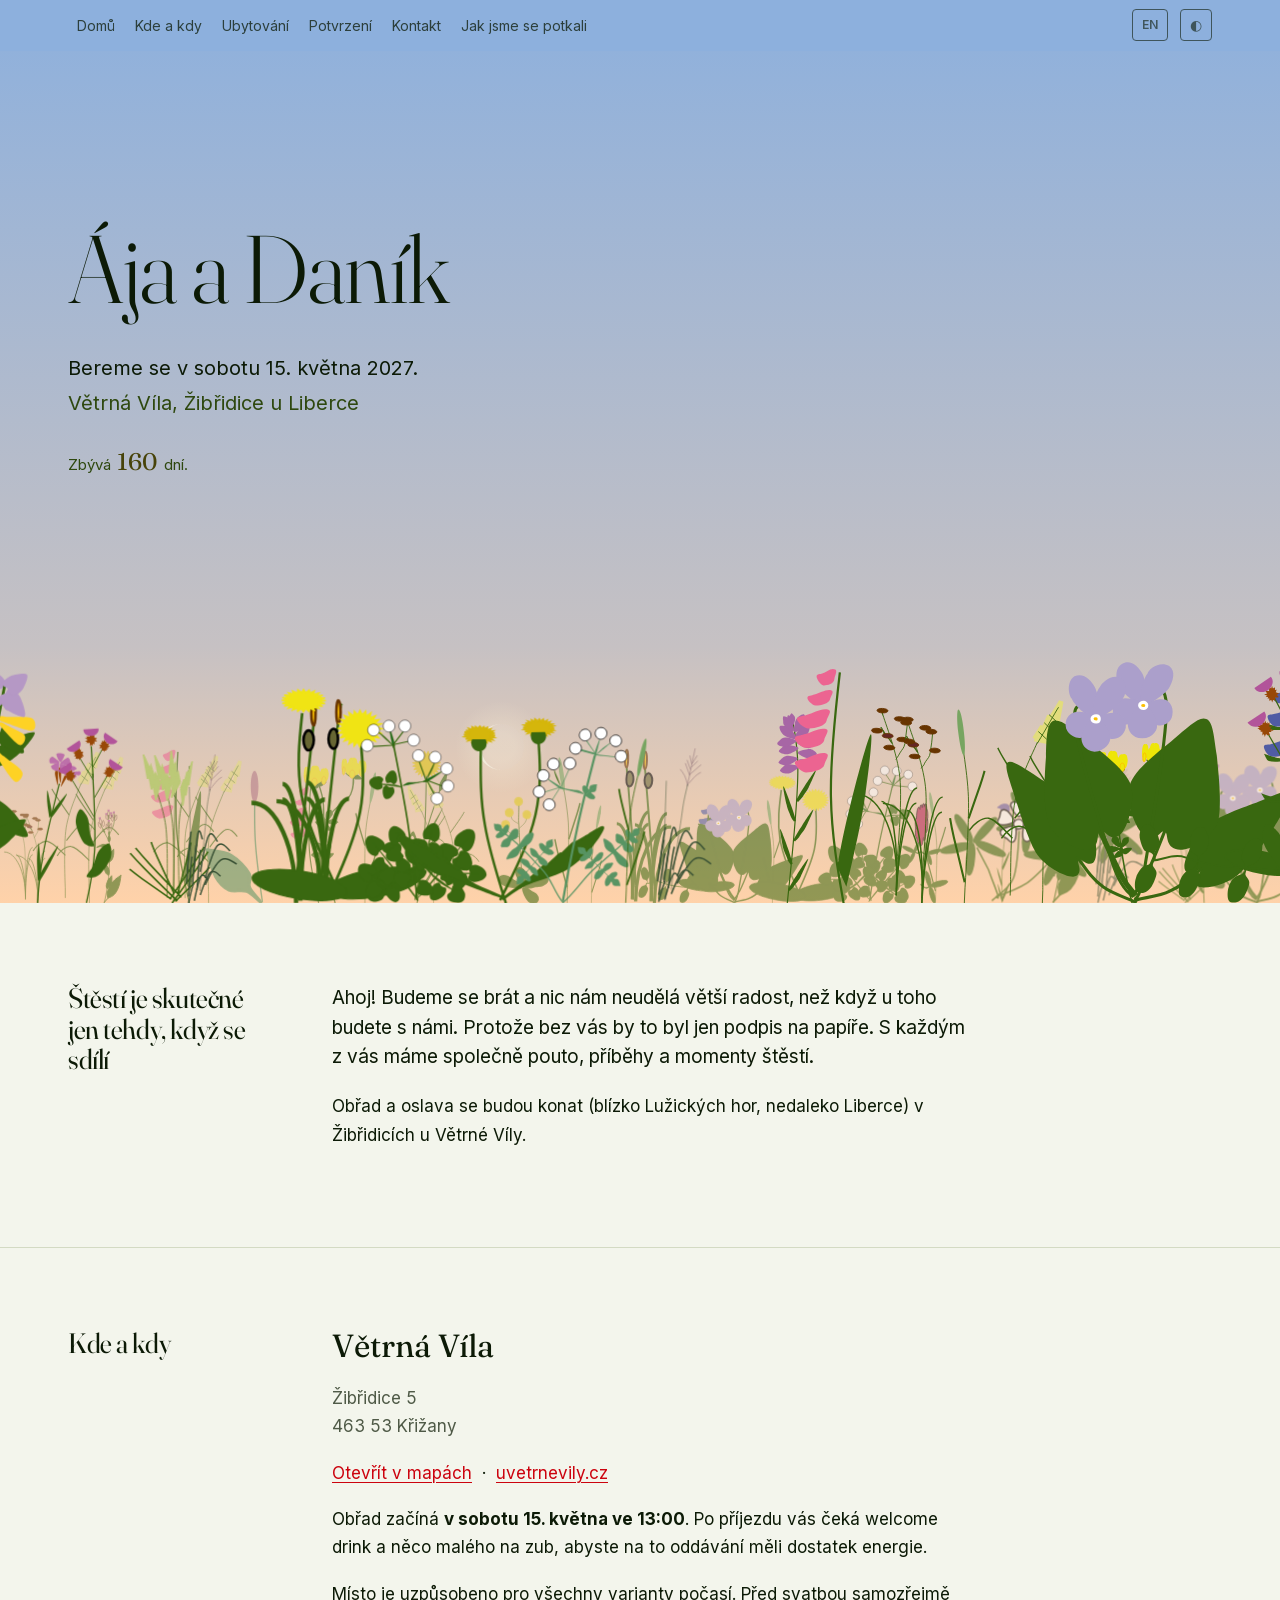
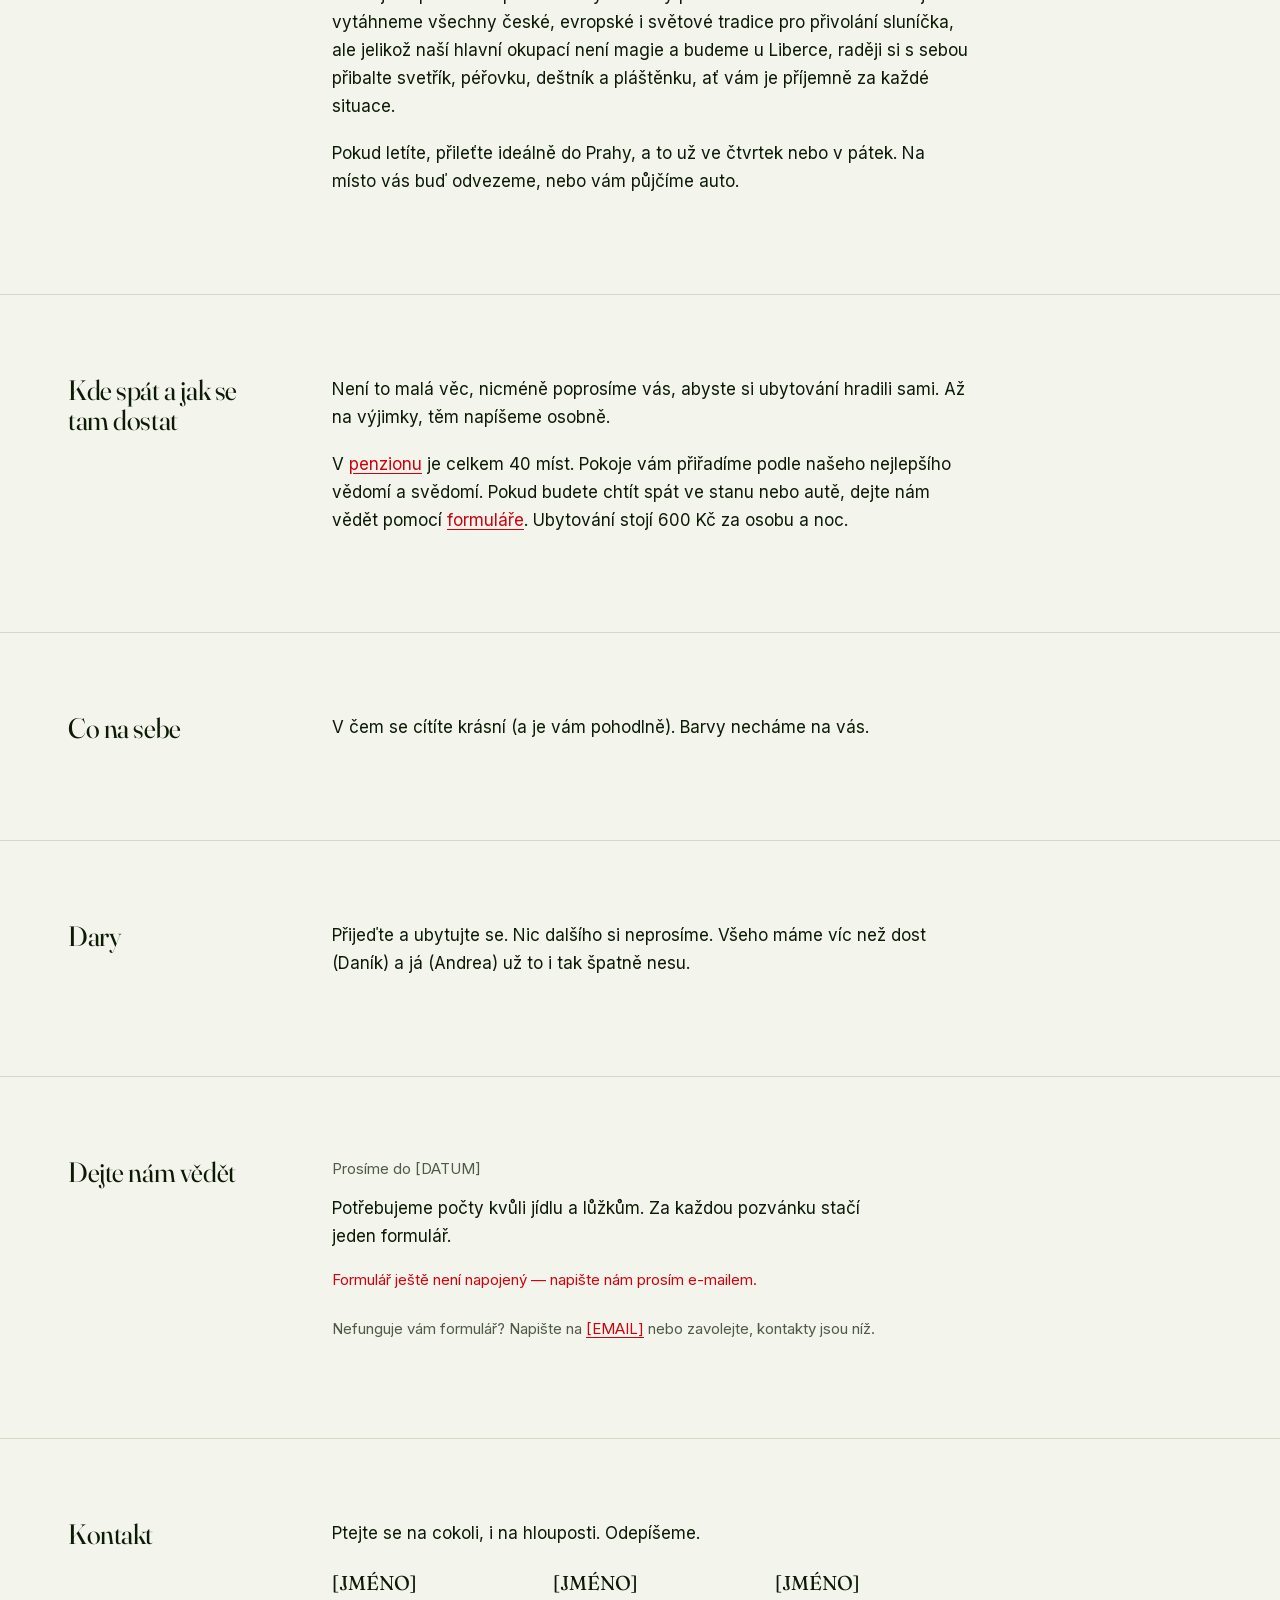
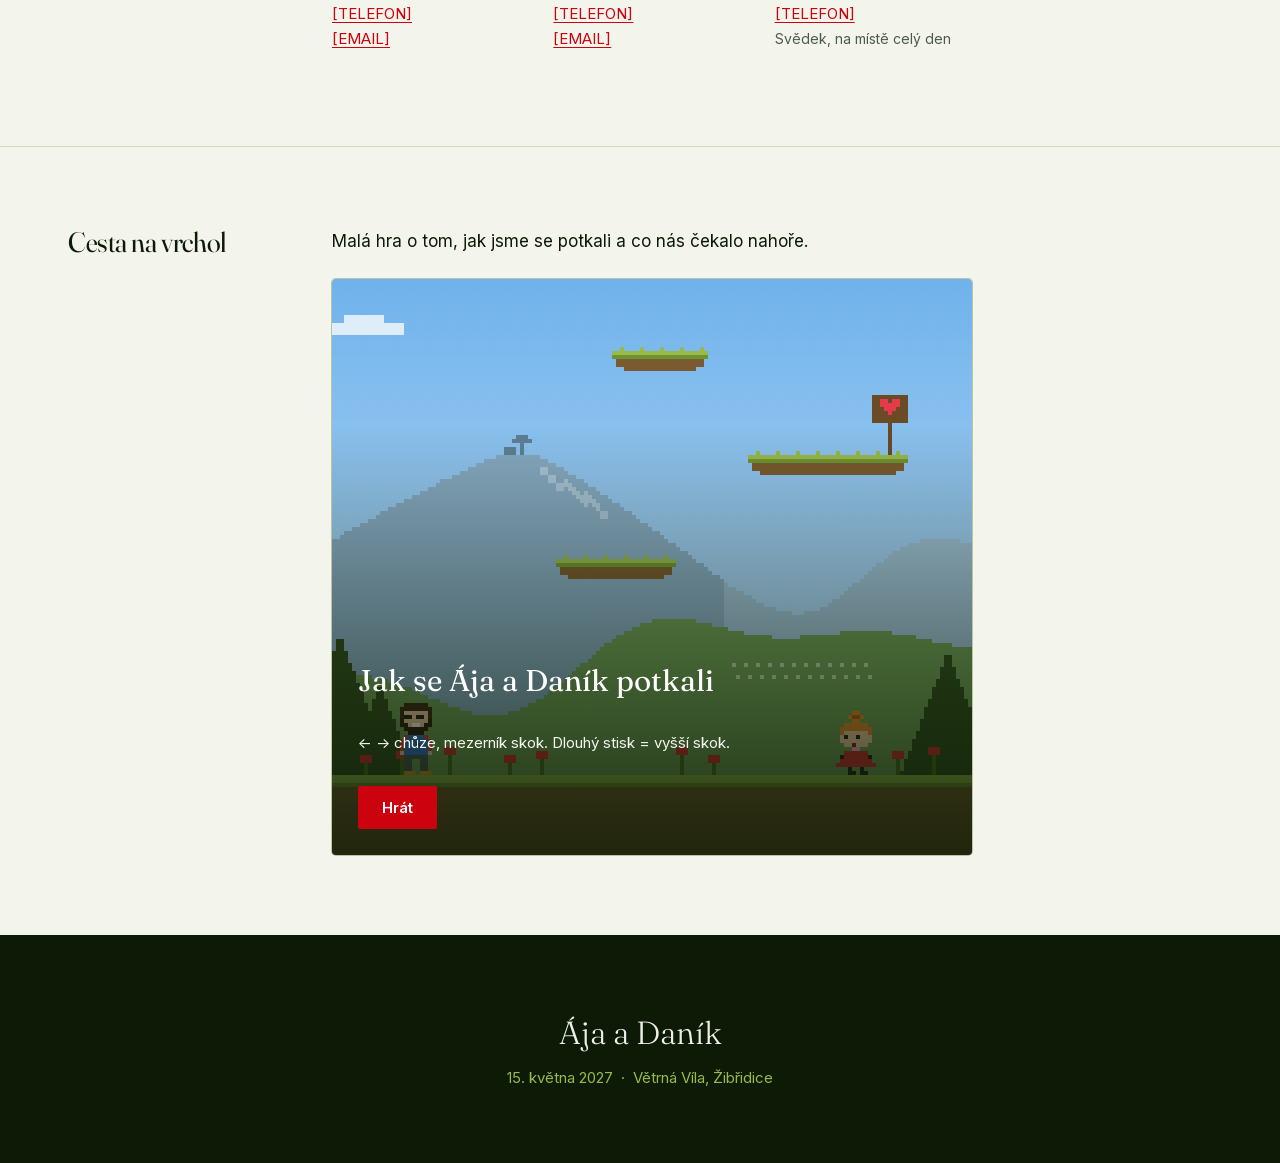
==== commit 683f189e: "Nové místo a datum: Větrná Víla v Žibřidicích, 15. 5. 2027 Svatba se přesunula z Himmelreichu (Ostro" ====
--- a/index.html
+++ b/index.html
@@ -4,11 +4,11 @@
 <meta charset="utf-8">
 <meta name="viewport" content="width=device-width, initial-scale=1">
 
-<title>Ája a Daník — svatba v Himmelreichu</title>
-<meta name="description" content="Bereme se 19. června 2027 na chalupě Himmelreich v Ostrově u Tisé. Kdy dorazit, kde přespat a jak se tam dostat.">
+<title>Ája a Daník — svatba u Větrné Víly</title>
+<meta name="description" content="Bereme se 15. května 2027 u Větrné Víly v Žibřidicích, nedaleko Liberce. Kdy dorazit, kde přespat a jak se tam dostat.">
 <meta name="robots" content="noindex">
-<meta property="og:title" content="Ája a Daník — svatba v Himmelreichu">
-<meta property="og:description" content="19. června 2027, chalupa Himmelreich, Ostrov u Tisé.">
+<meta property="og:title" content="Ája a Daník — svatba u Větrné Víly">
+<meta property="og:description" content="15. května 2027, Větrná Víla, Žibřidice u Liberce.">
 <meta property="og:type" content="website">
 
 <link rel="stylesheet" href="assets/style.css">
@@ -36,12 +36,13 @@
 <nav class="nav" aria-label="Sekce stránky">
   <div class="nav-vnitrek">
     <ul class="nav-odkazy">
-      <li><a href="#proc"><span class="jazyk-cs">Proč přijet</span><span class="jazyk-en">Why come</span></a></li>
+      <li><a href="#proc"><span class="jazyk-cs">Domů</span><span class="jazyk-en">Home</span></a></li>
       <li><a href="#kde"><span class="jazyk-cs">Kde a kdy</span><span class="jazyk-en">When &amp; where</span></a></li>
       <li><a href="#ubytovani"><span class="jazyk-cs">Ubytování</span><span class="jazyk-en">Where to stay</span></a></li>
-      <li><a href="#galerie"><span class="jazyk-cs">Fotky</span><span class="jazyk-en">Photos</span></a></li>
+      <!-- Fotky a Program zatím schované (i sekce níž) — až budou, smazat hidden. -->
+      <li hidden><a href="#galerie"><span class="jazyk-cs">Fotky</span><span class="jazyk-en">Photos</span></a></li>
       <li><a href="#potvrzeni"><span class="jazyk-cs">Potvrzení</span><span class="jazyk-en">RSVP</span></a></li>
-      <li><a href="#program"><span class="jazyk-cs">Program</span><span class="jazyk-en">Schedule</span></a></li>
+      <li hidden><a href="#program"><span class="jazyk-cs">Program</span><span class="jazyk-en">Schedule</span></a></li>
       <li><a href="#kontakt"><span class="jazyk-cs">Kontakt</span><span class="jazyk-en">Contact</span></a></li>
       <li><a href="#hra"><span class="jazyk-cs">Jak jsme se potkali</span><span class="jazyk-en">How we met</span></a></li>
     </ul>
@@ -56,14 +57,14 @@
     <h1>Ája <span class="jazyk-cs">a</span><span class="jazyk-en">and</span> Daník</h1>
 
     <p class="hero-udaje">
-      <span class="jazyk-cs">Bereme se v sobotu 19. června 2027.</span>
-      <span class="jazyk-en">We're getting married on Saturday, June 19, 2027.</span>
-      <span class="misto"><span class="jazyk-cs">Chalupa Himmelreich, Ostrov u Tisé</span><span class="jazyk-en">Himmelreich Cottage, Ostrov near Tisá</span></span>
+      <span class="jazyk-cs">Bereme se v sobotu 15. května 2027.</span>
+      <span class="jazyk-en">We're getting married on Saturday, May 15, 2027.</span>
+      <span class="misto"><span class="jazyk-cs">Větrná Víla, Žibřidice u Liberce</span><span class="jazyk-en">Větrná Víla, Žibřidice near Liberec</span></span>
     </p>
 
     <!-- Text se mění podle data (assets/main.js): víc než 14 dní,
          posledních 14 dní, svatební den a po svatbě. -->
-    <p class="odpocet" data-datum="2027-06-19T13:00" hidden>
+    <p class="odpocet" data-datum="2027-05-15T13:00" hidden>
       <span data-stav="zbyva">
         <span class="jazyk-cs">Zbývá</span><span class="jazyk-en">There are</span>
         <strong data-dni>—</strong>
@@ -92,22 +93,22 @@
   <!-- ====================== PROČ PŘIJET ====================== -->
   <section class="sekce" id="proc">
     <div class="sekce-mrizka">
-      <h2><span class="jazyk-cs">Štěstí je opravdové, jen když se sdílí</span><span class="jazyk-en">Happiness is only real when shared</span></h2>
-      <div class="telo">
-        <p class="uvodni jazyk-cs">Ale, ahoj! Budeme se brát a nic nám neudělá větší
-          radost, než když u toho budeš s námi. Protože buďme k sobě upřímní,
-          bez vás by to byl jen podpis na papíře. S každým z vás máme
-          společně pouto, příběhy a momenty štěstí.</p>
-        <p class="uvodni jazyk-en">Oh, hi! We're getting married, and nothing
-          would make us happier than having you there with us. Let's be
-          honest — without you it would just be a signature on paper. With
-          each of you we share a bond, stories, and moments of happiness.</p>
-
-        <p class="jazyk-cs">Obřad se bude konat pod jednou z pískovcových věží
-          v Ostrově a na oslavu máme pronajatou chaloupku se zahradou.</p>
-        <p class="jazyk-en">The ceremony will take place beneath one of the
-          sandstone towers in Ostrov, and for the celebration we've rented
-          a little cottage with a garden.</p>
+      <h2><span class="jazyk-cs">Štěstí je skutečné jen tehdy, když se sdílí</span><span class="jazyk-en">Happiness is only real when it's shared</span></h2>
+      <div class="telo">
+        <p class="uvodni jazyk-cs">Ahoj! Budeme se brát a nic nám neudělá větší
+          radost, než když u toho budete s námi. Protože bez vás by to byl
+          jen podpis na papíře. S každým z vás máme společně pouto, příběhy
+          a momenty štěstí.</p>
+        <p class="uvodni jazyk-en">Hi! We're getting married, and nothing
+          would make us happier than having you there with us. Because
+          without you it would just be a signature on paper. With each of
+          you we share a bond, stories, and moments of happiness.</p>
+
+        <p class="jazyk-cs">Obřad a oslava se budou konat (blízko Lužických
+          hor, nedaleko Liberce) v Žibřidicích u Větrné Víly.</p>
+        <p class="jazyk-en">The ceremony and the celebration will take place
+          (close to the Lusatian Mountains, not far from Liberec) at Větrná
+          Víla in Žibřidice.</p>
       </div>
     </div>
   </section>
@@ -117,27 +118,41 @@
     <div class="sekce-mrizka">
       <h2><span class="jazyk-cs">Kde a kdy</span><span class="jazyk-en">When &amp; where</span></h2>
       <div class="telo">
-        <p class="misto-nazev"><span class="jazyk-cs">Chalupa Himmelreich</span><span class="jazyk-en">Himmelreich Cottage</span></p>
-        <address class="adresa">Ostrov č. ev. 257<br>403 36 Tisá</address>
-        <p class="jazyk-cs"><a href="https://mapy.com/s/hohecohanu" target="_blank" rel="noopener">Otevřít v mapách</a>
+        <p class="misto-nazev">Větrná Víla</p>
+        <address class="adresa">Žibřidice 5<br>463 53 Křižany</address>
+        <p class="jazyk-cs"><a href="https://mapy.com/s/fohakopako" target="_blank" rel="noopener">Otevřít v mapách</a>
           &nbsp;·&nbsp;
-          <a href="https://www.himmelreich.cz" target="_blank" rel="noopener">himmelreich.cz</a></p>
-        <p class="jazyk-en"><a href="https://mapy.com/s/hohecohanu" target="_blank" rel="noopener">Open in maps</a>
+          <a href="https://www.uvetrnevily.cz/" target="_blank" rel="noopener">uvetrnevily.cz</a></p>
+        <p class="jazyk-en"><a href="https://mapy.com/s/fohakopako" target="_blank" rel="noopener">Open in maps</a>
           &nbsp;·&nbsp;
-          <a href="https://www.himmelreich.cz" target="_blank" rel="noopener">himmelreich.cz</a></p>
-
-        <p class="jazyk-cs">Obřad začíná <strong>v sobotu 19. června ve 13:00</strong>,
-          společně půjdeme pěšinkou ke skalám, takže na tuhle část vezmete
-          balerínky a nosítka na miminka.</p>
-        <p class="jazyk-en">The ceremony begins <strong>on Saturday, June 19
-          at 1:00 PM</strong>. We'll walk together along a little path to
-          the rocks, so for this part bring flats and baby carriers.</p>
-
-        <p class="jazyk-cs">Oslava pak bude vedle chalupy Himmelreich. Když
-          bude pršet, nic se nemění, stěhujeme se dovnitř.</p>
-        <p class="jazyk-en">The celebration afterwards will be next to
-          Himmelreich Cottage. If it rains, nothing changes — we'll just
-          move inside.</p>
+          <a href="https://www.uvetrnevily.cz/" target="_blank" rel="noopener">uvetrnevily.cz</a></p>
+
+        <p class="jazyk-cs">Obřad začíná <strong>v sobotu 15. května ve 13:00</strong>.
+          Po příjezdu vás čeká welcome drink a něco malého na zub, abyste
+          na to oddávání měli dostatek energie.</p>
+        <p class="jazyk-en">The ceremony begins <strong>on Saturday, May 15
+          at 1:00 PM</strong>. When you arrive, a welcome drink and a little
+          something to eat will be waiting, so you have enough energy for
+          the wedding.</p>
+
+        <p class="jazyk-cs">Místo je uzpůsobeno pro všechny varianty počasí.
+          Před svatbou samozřejmě vytáhneme všechny české, evropské i světové
+          tradice pro přivolání sluníčka, ale jelikož naší hlavní okupací
+          není magie a budeme u Liberce, raději si s sebou přibalte svetřík,
+          péřovku, deštník a pláštěnku, ať vám je příjemně za každé situace.</p>
+        <p class="jazyk-en">The venue is ready for any weather. Before the
+          wedding we'll of course pull out every Czech, European, and world
+          tradition for summoning the sun — but since magic isn't our main
+          line of work and we'll be near Liberec, better pack a sweater,
+          a down jacket, an umbrella, and a raincoat, so you're comfortable
+          whatever happens.</p>
+
+        <p class="jazyk-cs">Pokud letíte, přileťte ideálně do Prahy, a to už
+          ve čtvrtek nebo v pátek. Na místo vás buď odvezeme, nebo vám
+          půjčíme auto.</p>
+        <p class="jazyk-en">If you're flying, ideally fly into Prague, already
+          on Thursday or Friday. We'll either drive you to the venue or lend
+          you a car.</p>
       </div>
     </div>
   </section>
@@ -147,124 +162,22 @@
     <div class="sekce-mrizka">
       <h2><span class="jazyk-cs">Kde spát a jak se tam dostat</span><span class="jazyk-en">Where to stay &amp; how to get there</span></h2>
       <div class="telo">
-        <p class="jazyk-cs">Není to malá věc, ale požádáme vás, ať si spaní
-          zarezervujete sami — pokud mluvíte česky. Pokud ne, spojíme se
-          s vámi osobně.</p>
-        <p class="jazyk-en">This is no small ask, but we'll need you to book
-          your own accommodation — if you speak Czech. If not, we'll get
-          in touch with you personally.</p>
-
-        <p class="jazyk-cs">Jaké jsou vaše možnosti?</p>
-        <p class="jazyk-en">What are your options?</p>
-
-        <!-- DOPLNIT: počet pokojů pro rodinu a datum, do kdy je blokujeme (na obou jazykových verzích) -->
-        <p class="jazyk-cs">Nejbližší rodina spí přímo u nás na chalupě —
-          [POČET] pokojů, blokujeme je do [DATUM]. Ozvěte se nám, ne přímo
-          na chalupě, ať se rezervace nepřekříží.</p>
-        <p class="jazyk-en">Closest family stays with us at the cottage —
-          [POČET] rooms, held until [DATUM]. Get in touch with us, not the
-          cottage directly, so bookings don't overlap.</p>
-
-        <p class="jazyk-cs">Pro všechny ostatní je do postele pár minut
-          chůze. Seřazeno podle pohodlí:</p>
-        <p class="jazyk-en">For everyone else, it's a few minutes' walk to
-          a bed. Sorted by comfort:</p>
-
-        <ol class="ubytovani-zebricek">
-          <li class="uroven uroven--hotel">
-            <h3>Hotel Ostrov</h3>
-            <p class="jazyk-cs">Vlastní pokoj, vlastní koupelna, tři minuty
-              pěšky od chalupy.
-              <a href="https://www.hotelostrov.com/" target="_blank" rel="noopener">hotelostrov.com</a></p>
-            <p class="jazyk-en">Private room, private bathroom, a
-              three-minute walk from the cottage.
-              <a href="https://www.hotelostrov.com/" target="_blank" rel="noopener">hotelostrov.com</a></p>
-          </li>
-
-          <li class="uroven uroven--kemp">
-            <h3>Kemp Pod Císařem</h3>
-            <p class="jazyk-cs">Přes ulici — sto metrů od chalupy. Pokoj,
-              chatka nebo vlastní stan, podle chuti:</p>
-            <p class="jazyk-en">Across the street — a hundred meters from
-              the cottage. Room, cabin, or your own tent, whatever you
-              prefer:</p>
-            <ul class="kemp-varianty jazyk-cs">
-              <li><strong>Pokoje</strong> — dvou- nebo čtyřlůžkové,
-                koupelna společná na patře.</li>
-              <li><strong>Chatky</strong> — pro čtyři nebo pět, vlastní
-                krytá terasa. Lůžkoviny nejsou součástí, vezměte si spacák.</li>
-              <li><strong>Stan, karavan nebo auto</strong> — tři louky,
-                elektrické přípojky, ohniště povolená.</li>
-            </ul>
-            <ul class="kemp-varianty jazyk-en">
-              <li><strong>Rooms</strong> — double or quad, shared bathroom
-                on the floor.</li>
-              <li><strong>Cabins</strong> — for four or five, with a
-                private covered terrace. Bedding isn't included, bring
-                a sleeping bag.</li>
-              <li><strong>Tent, camper, or car</strong> — three meadows,
-                electrical hookups, campfires allowed.</li>
-            </ul>
-            <p><a href="https://podcisarem.cz/cs" target="_blank" rel="noopener">podcisarem.cz</a></p>
-          </li>
-
-          <li class="uroven uroven--bivak">
-            <h3><span class="jazyk-cs">Bivak ve skalách</span><span class="jazyk-en">Bivouac in the rocks</span></h3>
-            <p class="jazyk-cs">Jsme v pískovcových skalách plných
-              horolezeckých bivaků — pro otužilé, co chtějí spát pod
-              širákem a ráno se probudit s výhledem. Tři oblíbené:
-              <a href="https://mapy.com/s/gamopogude" target="_blank" rel="noopener">Německý bivak</a>,
-              <a href="https://mapy.com/s/domevuzada" target="_blank" rel="noopener">Sova</a>
-              a <a href="https://mapy.com/s/batebosume" target="_blank" rel="noopener">Lesní jesličky</a>, kde se prý hezky spí — a jsou taky nejblíž,
-              takže bývají obsazené jako první. Kdo na ně myslí vážně, ať
-              nenechává rozhodnutí na poslední chvíli.</p>
-            <p class="jazyk-en">We're in sandstone rocks full of climbers'
-              bivouacs — for the hardy ones who want to sleep under the
-              open sky and wake up to a view. Three favorites:
-              <a href="https://mapy.com/s/gamopogude" target="_blank" rel="noopener">Německý bivak</a>
-              (German Bivouac),
-              <a href="https://mapy.com/s/domevuzada" target="_blank" rel="noopener">Sova</a>
-              (Owl), and <a href="https://mapy.com/s/batebosume" target="_blank" rel="noopener">Lesní jesličky</a> (Forest Manger), said to be the
-              comfiest — and also the closest, so it tends to fill up
-              first. If you're serious about it, don't leave the decision
-              to the last minute.</p>
-          </li>
-        </ol>
-
-        <div class="mapa-ramecek">
-          <svg class="mapka" viewBox="0 0 625 627" role="img" aria-label="Mapka okolí chalupy Himmelreich s možnostmi ubytování"><path d="M 314.0,413.5 Q 347.0,386.3 333.1,337.2 Q 319.1,288.1 280.1,263.8 Q 241.1,239.5 199.0,238.9 Q 156.8,238.3 117.6,256.0 Q 78.5,273.7 74.4,308.2 Q 70.4,342.7 102.1,386.1 Q 133.9,429.6 156.4,477.1 Q 178.9,524.6 209.8,531.2 Q 240.8,537.8 260.8,489.2 Q 280.9,440.7 314.0,413.5 Z" fill="var(--trava-tmava)" fill-opacity="0.13" stroke="none"/><text class="jazyk-cs" x="223.8" y="351.7" text-anchor="middle" font-family="var(--text-font)" font-size="12" font-style="italic" fill="var(--text-tlumeny)">pískovcové skály</text><text class="jazyk-en" x="223.8" y="351.7" text-anchor="middle" font-family="var(--text-font)" font-size="12" font-style="italic" fill="var(--text-tlumeny)">sandstone rocks</text><path d="M 391.9,63.8 Q 391.1,57.2 392.7,50.4 Q 394.4,43.6 388.1,39.2 Q 381.7,34.8 377.4,36.7 Q 373.0,38.6 370.4,45.3 Q 367.9,52.0 365.9,57.5 Q 364.0,63.1 367.3,69.2 Q 370.5,75.2 377.0,73.8 Q 383.5,72.3 388.1,71.4 Q 392.7,70.4 391.9,63.8 Z" fill="var(--chrpa)" fill-opacity="0.24" stroke="var(--chrpa)" stroke-opacity="0.35" stroke-width="1"/><path d="M 356.1,444.1 L 359.0,297.1 L 361.5,179.5 L 364.0,133.3 L 367.4,82.9 L 371.6,-30.5" fill="none" stroke="var(--text-tlumeny)" stroke-width="2" stroke-linecap="round" stroke-linejoin="round" stroke-opacity="0.55"/><path d="M 370.8,141.7 Q 209.7,184.2 110.0,227.3" fill="none" stroke="var(--text-tlumeny)" stroke-width="1.5" stroke-dasharray="1 4" stroke-linecap="round" stroke-opacity="0.7"/><path d="M 370.8,141.7 Q 291.7,309.1 297.7,497.3" fill="none" stroke="var(--text-tlumeny)" stroke-width="1.5" stroke-dasharray="1 4" stroke-linecap="round" stroke-opacity="0.7"/><path d="M 370.8,141.7 Q 481.5,195.8 504.5,271.1" fill="none" stroke="var(--text-tlumeny)" stroke-width="1.5" stroke-dasharray="1 4" stroke-linecap="round" stroke-opacity="0.7"/><circle cx="349.8" cy="171.1" r="7" fill="var(--mak)"/><rect x="304.7" y="179.1" width="90" height="17" fill="var(--pozadi)" fill-opacity="0.82"/><text x="349.8" y="191.1" text-anchor="middle" font-family="var(--display)" font-size="15" font-weight="600" fill="var(--odkaz)">Himmelreich</text><circle cx="368.1" cy="78.0" r="5.5" fill="var(--chrpa)"/><rect x="318.9" y="86.0" width="98" height="17" fill="var(--pozadi)" fill-opacity="0.82"/><text x="368.1" y="98.0" text-anchor="middle" font-family="var(--display)" font-size="15" fill="var(--chrpa)">Hotel Ostrov</text><circle cx="372.3" cy="136.3" r="5.5" fill="var(--kemp)"/><rect x="382.3" y="112.3" width="131" height="17" fill="var(--pozadi)" fill-opacity="0.82"/><text x="382.3" y="124.3" text-anchor="start" font-family="var(--display)" font-size="15" fill="var(--text)">Kemp Pod Císařem</text><circle cx="110.0" cy="227.3" r="5" fill="var(--pozadi)" stroke="var(--text-tlumeny)" stroke-width="1.5"/><rect x="118.0" y="201.3" width="107" height="17" fill="var(--pozadi)" fill-opacity="0.82"/><text x="118.0" y="213.3" text-anchor="start" font-family="var(--display)" font-size="15" fill="var(--text-tlumeny)">Německý bivak</text><circle cx="297.7" cy="497.3" r="5" fill="var(--pozadi)" stroke="var(--text-tlumeny)" stroke-width="1.5"/><rect x="281.3" y="471.3" width="33" height="17" fill="var(--pozadi)" fill-opacity="0.82"/><text x="297.7" y="483.3" text-anchor="middle" font-family="var(--display)" font-size="15" fill="var(--text-tlumeny)">Sova</text><circle cx="504.5" cy="271.1" r="5" fill="var(--pozadi)" stroke="var(--text-tlumeny)" stroke-width="1.5"/><rect x="381.7" y="247.1" width="115" height="17" fill="var(--pozadi)" fill-opacity="0.82"/><text x="496.5" y="259.1" text-anchor="end" font-family="var(--display)" font-size="15" fill="var(--text-tlumeny)">Lesní jesličky</text><g font-family="var(--text-font)" font-size="12" fill="var(--text-tlumeny)"><line x1="110.0" y1="572.7" x2="194.0" y2="572.7" stroke="var(--text-tlumeny)" stroke-width="1.5"/><line x1="110.0" y1="568.7" x2="110.0" y2="576.7" stroke="var(--text-tlumeny)"/><line x1="194.0" y1="568.7" x2="194.0" y2="576.7" stroke="var(--text-tlumeny)"/><text x="152.0" y="564.7" text-anchor="middle">200 m</text></g><g stroke="var(--text-tlumeny)" fill="none" stroke-width="1.5" stroke-linecap="round" stroke-linejoin="round"><line x1="558.5" y1="572.7" x2="558.5" y2="548.7"/><path d="M 554.5,554.7 L 558.5,546.7 L 562.5,554.7"/></g></svg>
-        </div>
-        <p class="mapa-popisek jazyk-cs">Vzdušnou čarou od chalupy: Kemp asi
-          100 m, hotel 200 m, bivaky pak už pořádná procházka do skal —
-          400 až 800 m.</p>
-        <p class="mapa-popisek jazyk-en">As the crow flies from the
-          cottage: Kemp about 100 m, hotel 200 m, and the bivouacs
-          a proper hike into the rocks — 400 to 800 m.</p>
-
-        <!-- DOPLNIT: časy, vzdálenosti (na obou jazykových verzích) -->
-        <div class="prakticke">
-          <div>
-            <h3><span class="jazyk-cs">Autem</span><span class="jazyk-en">By car</span></h3>
-            <p class="jazyk-cs">Parkování přímo u chalupy, zdarma. Auto tam
-              klidně může zůstat přes noc.</p>
-            <p class="jazyk-en">Free parking right at the cottage. Your car
-              can stay there overnight.</p>
-          </div>
-          <div>
-            <h3><span class="jazyk-cs">Vlakem</span><span class="jazyk-en">By train</span></h3>
-            <p class="jazyk-cs">Do Ústí nad Labem, dál autobusem nebo vás
-              vyzvedneme. Napište nám čas příjezdu.</p>
-            <p class="jazyk-en">To Ústí nad Labem, then by bus, or we'll
-              pick you up. Let us know your arrival time.</p>
-          </div>
-          <div>
-            <h3><span class="jazyk-cs">S dětmi</span><span class="jazyk-en">With kids</span></h3>
-            <p class="jazyk-cs">Děti jsou vítané, prostoru je tam dost. Od
-              [ČAS] bude hlídání.</p>
-            <p class="jazyk-en">Kids are welcome, there's plenty of space.
-              Childcare starts at [ČAS].</p>
-          </div>
-        </div>
+        <p class="jazyk-cs">Není to malá věc, nicméně poprosíme vás, abyste si
+          ubytování hradili sami. Až na výjimky, těm napíšeme osobně.</p>
+        <p class="jazyk-en">This is no small thing, but we'll ask you to pay
+          for your own accommodation. With a few exceptions — we'll write to
+          those of you personally.</p>
+
+        <p class="jazyk-cs">V <a href="https://www.uvetrnevily.cz/ubytovani" target="_blank" rel="noopener">penzionu</a> je celkem 40 míst. Pokoje vám přiřadíme
+          podle našeho nejlepšího vědomí a svědomí. Pokud budete chtít spát
+          ve stanu nebo autě, dejte nám vědět pomocí
+          <a href="#potvrzeni">formuláře</a>. Ubytování stojí 600 Kč za osobu
+          a noc.</p>
+        <p class="jazyk-en">The <a href="https://www.uvetrnevily.cz/ubytovani" target="_blank" rel="noopener">guesthouse</a> has 40 beds in total. We'll assign
+          rooms to the best of our knowledge and conscience. If you'd rather
+          sleep in a tent or your car, let us know in the
+          <a href="#potvrzeni">form</a>. Accommodation costs 600 CZK per
+          person per night.</p>
       </div>
     </div>
   </section>
@@ -275,26 +188,21 @@
       <h2><span class="jazyk-cs">Co na sebe</span><span class="jazyk-en">What to wear</span></h2>
       <div class="telo">
         <p class="jazyk-cs">V čem se cítíte krásní (a je vám pohodlně).
-          Barvu si vyberte jakou chcete, stejně jako květy na louce.</p>
-        <p class="jazyk-en">Wear whatever makes you feel good (and
-          comfortable). Pick any color you like, just like the flowers in
-          the meadow.</p>
-
-        <p class="jazyk-cs">Jedna praktická věc: vezměte si pohodlné boty,
-          večer může být zima, vezměte si něco teplejšího.</p>
-        <p class="jazyk-en">One practical note: bring comfortable shoes —
-          it might get cold in the evening, so bring something warmer too.</p>
+          Barvy necháme na vás.</p>
+        <p class="jazyk-en">Whatever makes you feel beautiful (and
+          comfortable). We'll leave the colors up to you.</p>
       </div>
     </div>
   </section>
 
   <!-- ====================== FOTOGALERIE ====================== -->
-  <section class="sekce" id="galerie">
+  <!-- Zatím schované — až budou fotky, smazat hidden (i u odkazu v navigaci). -->
+  <section class="sekce" id="galerie" hidden>
     <div class="sekce-mrizka">
       <h2><span class="jazyk-cs">Fotky</span><span class="jazyk-en">Photos</span></h2>
       <div class="telo">
         <!-- Plní se ze seznamu v assets/gallery.js. Prázdný seznam = hláška níž. -->
-        <div class="galerie" id="galerie" hidden></div>
+        <div class="galerie" id="galerie-mrizka" hidden></div>
 
         <div class="galerie-prazdno" id="galerie-prazdno">
           <p class="jazyk-cs">Sem přijdou fotky ze svatby, jakmile je
@@ -361,19 +269,19 @@
                   <span class="jazyk-cs">— jména všech, za koho vyplňujete</span>
                   <span class="jazyk-en">— names of everyone you're filling this out for</span>
                 </span></span>
-              <input type="text" name="entry.1000000001" required autocomplete="name">
+              <input type="text" name="entry.1684230495" required autocomplete="name">
             </label>
 
             <fieldset class="pole">
               <span><span class="jazyk-cs">Přijedete?</span><span class="jazyk-en">Are you coming?</span></span>
               <div class="volby">
                 <label class="volba">
-                  <input type="radio" name="entry.1000000002" value="Přijedeme" required checked
+                  <input type="radio" name="entry.1772294306" value="Ano" required checked
                          data-ucast="ano">
                   <span><span class="jazyk-cs">Přijedeme</span><span class="jazyk-en">We'll be there</span></span>
                 </label>
                 <label class="volba">
-                  <input type="radio" name="entry.1000000002" value="Bohužel nedorazíme"
+                  <input type="radio" name="entry.1772294306" value="Ne"
                          data-ucast="ne">
                   <span><span class="jazyk-cs">Bohužel nedorazíme</span><span class="jazyk-en">Sorry, we can't make it</span></span>
                 </label>
@@ -382,7 +290,7 @@
 
             <label class="pole jen-pri-ucasti">
               <span><span class="jazyk-cs">Kolik vás bude</span><span class="jazyk-en">How many of you</span></span>
-              <input type="number" name="entry.1000000003" min="1" max="20" inputmode="numeric">
+              <input type="number" name="entry.1716461274" min="1" max="10" inputmode="numeric">
             </label>
 
             <label class="pole jen-pri-ucasti">
@@ -391,19 +299,25 @@
                   <span class="jazyk-cs">— alergie, bezlepkové, vegetariánské…</span>
                   <span class="jazyk-en">— allergies, gluten-free, vegetarian…</span>
                 </span></span>
-              <input type="text" name="entry.1000000004">
+              <input type="text" name="entry.1136378487">
             </label>
 
+            <!-- Hodnoty (value) musí sedět s možnostmi v Google Formuláři
+                 (formulář: https://forms.gle/vRxvGnbP9YnAzbPCA). -->
             <fieldset class="pole jen-pri-ucasti">
-              <span><span class="jazyk-cs">Budete spát na chalupě?</span><span class="jazyk-en">Will you sleep at the cottage?</span></span>
+              <span><span class="jazyk-cs">Kde budete spát?</span><span class="jazyk-en">Where will you sleep?</span></span>
               <div class="volby">
                 <label class="volba">
-                  <input type="radio" name="entry.1000000005" value="Ano" checked>
-                  <span><span class="jazyk-cs">Ano</span><span class="jazyk-en">Yes</span></span>
+                  <input type="radio" name="entry.362847695" value="V penzionu" checked>
+                  <span><span class="jazyk-cs">V penzionu</span><span class="jazyk-en">At the guesthouse</span></span>
                 </label>
                 <label class="volba">
-                  <input type="radio" name="entry.1000000005" value="Ne">
-                  <span><span class="jazyk-cs">Ne</span><span class="jazyk-en">No</span></span>
+                  <input type="radio" name="entry.362847695" value="Ve stanu nebo v autě">
+                  <span><span class="jazyk-cs">Ve stanu nebo v autě</span><span class="jazyk-en">In a tent or car</span></span>
+                </label>
+                <label class="volba">
+                  <input type="radio" name="entry.362847695" value="Nebudeme přespávat">
+                  <span><span class="jazyk-cs">Nebudeme přespávat</span><span class="jazyk-en">Not staying overnight</span></span>
                 </label>
               </div>
             </fieldset>
@@ -444,7 +358,8 @@
   </section>
 
   <!-- ====================== PROGRAM ====================== -->
-  <section class="sekce" id="program">
+  <!-- Zatím schované — až bude harmonogram, smazat hidden (i u odkazu v navigaci). -->
+  <section class="sekce" id="program" hidden>
     <div class="sekce-mrizka">
       <h2><span class="jazyk-cs">Jak den poběží</span><span class="jazyk-en">How the day will run</span></h2>
       <div class="telo">
@@ -454,13 +369,14 @@
           fixed. Don't worry about anything in advance — nothing is
           rehearsed.</p>
 
-        <!-- DOPLNIT: časy podle skutečného harmonogramu -->
+        <!-- DOPLNIT: časy a body podle skutečného harmonogramu u Větrné Víly
+             (zbytek textu je ještě z Himmelreichu: obřad pod skálou, rybník…) -->
         <dl class="program">
           <dt>12:30</dt>
           <dd>
             <h3><span class="jazyk-cs">Sjíždíme se</span><span class="jazyk-en">Everyone arrives</span></h3>
-            <p class="jazyk-cs">Přivítání, něco k pití, čas se rozkoukat po chalupě.</p>
-            <p class="jazyk-en">Welcome drinks and a chance to look around the cottage.</p>
+            <p class="jazyk-cs">Přivítání, welcome drink, čas se rozkoukat u Větrné Víly.</p>
+            <p class="jazyk-en">Welcome drinks and a chance to look around Větrná Víla.</p>
           </dd>
 
           <dt>13:00</dt>
@@ -480,8 +396,8 @@
           <dt>15:00</dt>
           <dd>
             <h3><span class="jazyk-cs">Oběd</span><span class="jazyk-en">Lunch</span></h3>
-            <p class="jazyk-cs">Od Pod Císaře. Kdo má něco, co nejí, ať nám to napíše předem.</p>
-            <p class="jazyk-en">Catered by Pod Císařem. If there's something you don't eat, let us know in advance.</p>
+            <p class="jazyk-cs">Kdo má něco, co nejí, ať nám to napíše předem.</p>
+            <p class="jazyk-en">If there's something you don't eat, let us know in advance.</p>
           </dd>
 
           <dt>17:00</dt>
@@ -493,7 +409,7 @@
 
           <dt>19:00</dt>
           <dd>
-            <h3><span class="jazyk-cs">Oheň za chalupou</span><span class="jazyk-en">Fire behind the cottage</span></h3>
+            <h3><span class="jazyk-cs">Oheň</span><span class="jazyk-en">Campfire</span></h3>
             <p class="jazyk-cs">Raut, buřty, klid. Kdo chce, může jít k rybníku.</p>
             <p class="jazyk-en">Buffet, sausages, calm. Anyone who wants can head down to the pond.</p>
           </dd>
@@ -548,7 +464,7 @@
 
   <!-- ====================== HRA ======================
        Plošinovka (assets/hra.js, sprity v assets/hra-sprity.js).
-       Jen na počítači — na dotykových zařízeních se místo ní ukáže věta. -->
+       Na mobilu se ovládá tlačítky pod plátnem (.hra-ovladac). -->
   <section class="sekce" id="hra">
     <div class="sekce-mrizka">
       <h2><span class="jazyk-cs">Cesta na vrchol</span><span class="jazyk-en">The way up</span></h2>
@@ -567,11 +483,12 @@
           <!-- Ovládání na dotyk (ukáže se jen na mobilu). Tlačítka posílají
                hře stejné klávesy jako klávesnice: A = mezerník, ▲ = šipka nahoru. -->
           <div class="hra-ovladac" aria-hidden="true">
+            <!-- Levý palec ◀ ▲, pravý palec A ▶ -->
             <button type="button" tabindex="-1" data-kod="ArrowLeft">◀</button>
+            <button type="button" tabindex="-1" data-kod="ArrowUp">▲</button>
+            <span class="hra-ovladac-mezera"></span>
+            <button type="button" tabindex="-1" data-kod="Space" class="hra-ovladac-a">A</button>
             <button type="button" tabindex="-1" data-kod="ArrowRight">▶</button>
-            <span class="hra-ovladac-mezera"></span>
-            <button type="button" tabindex="-1" data-kod="ArrowUp">▲</button>
-            <button type="button" tabindex="-1" data-kod="Space" class="hra-ovladac-a">A</button>
           </div>
           <div class="hra-panel" data-typ="uvod">
             <div class="hra-panel-uvod">
@@ -586,7 +503,7 @@
             </div>
             <div class="hra-panel-konec">
               <p class="hra-nadpis"><span class="jazyk-cs">Řekla ano.</span><span class="jazyk-en">She said yes.</span></p>
-              <p><span class="jazyk-cs">A 19. června 2027 se bereme. Uvidíme se v Himmelreichu.</span><span class="jazyk-en">And on June 19, 2027, we're getting married. See you at Himmelreich.</span></p>
+              <p><span class="jazyk-cs">A 15. května 2027 se bereme. Uvidíme se u Větrné Víly.</span><span class="jazyk-en">And on May 15, 2027, we're getting married. See you at Větrná Víla.</span></p>
               <button class="tlacitko" type="button"><span class="jazyk-cs">Hrát znovu</span><span class="jazyk-en">Play again</span></button>
             </div>
           </div>
@@ -599,7 +516,7 @@
 
 <footer class="paticka">
   <p class="jmena">Ája <span class="jazyk-cs">a</span><span class="jazyk-en">and</span> Daník</p>
-  <p><span class="jazyk-cs">19. června 2027</span><span class="jazyk-en">June 19, 2027</span> &nbsp;·&nbsp; Himmelreich, <span class="jazyk-cs">Ostrov u Tisé</span><span class="jazyk-en">Ostrov near Tisá</span></p>
+  <p><span class="jazyk-cs">15. května 2027</span><span class="jazyk-en">May 15, 2027</span> &nbsp;·&nbsp; Větrná Víla, Žibřidice</p>
 </footer>
 
 <div class="lightbox" id="lightbox" hidden role="dialog" aria-modal="true" aria-label="Zvětšená fotka">
--- a/assets/style.css
+++ b/assets/style.css
@@ -1,5 +1,5 @@
 /* ==========================================================================
-   Svatba v Himmelreichu — styly
+   Svatba u Větrné Víly — styly
 
    Paleta je navzorkovaná z fotky květnaté louky, kterou vybral klient:
    medián sytých pixelů v každém pásmu odstínu. Nic není odhadnuté od oka.
@@ -450,8 +450,8 @@
   animation: none;
 }
 
-/* Hvězdy svatební noci (tools/hvezdy.py) — skutečné polohy 19. 6. 2027
-   ve 23:30 nad Himmelreichem. Spodní hrana obrázku je obzor, louka ho
+/* Hvězdy svatební noci (tools/hvezdy.py) — skutečné polohy 15. 5. 2027
+   ve 23:30 nad Žibřidicemi. Spodní hrana obrázku je obzor, louka ho
    překryje; ořezávají se boky, ne obzor. Viditelné jen s data-noc
    z assets/obloha.js; bez JS zůstanou skryté s denní oblohou. */
 .hvezdy {
@@ -661,110 +661,6 @@
   font-size: 0.9375rem;
 }
 
-/* Praktické informace — pojem a vysvětlení, žádné karty. */
-
-.prakticke {
-  /* margin-top narovnává specificitu: .telo > * + * dává 1.1em, ale
-     tahle třída má stejnou specificitu a je definovaná později v souboru
-     — bez vlastního pravidla by mezera nad mřížkou spadla na 0. Stejná
-     hodnota jako u .mapa-ramecek, ať obě navazují stejným rytmem. */
-  margin: 1.75rem 0 0;
-  display: grid;
-  gap: 1.5rem;
-}
-@media (min-width: 42rem) {
-  .prakticke { grid-template-columns: repeat(2, minmax(0, 1fr)); gap: 1.75rem 2.5rem; }
-}
-.prakticke > div > p {
-  margin: 0;
-  color: var(--text-tlumeny);
-  font-size: 0.9375rem;
-}
-
-/* Ubytování — seřazeno podle luxusu, proto <ol>, ne <ul>: pořadí je
-   skutečná informace (i bez viditelných čísel z něj odečítač obrazovky
-   pozná "1 ze 3" atd.). Barevná tečka před názvem každé úrovně je stejná
-   barva jako její bod na mapce hned pod seznamem — spojuje text s mapou,
-   aniž by bylo nutné cokoli popisovat navíc. */
-
-.ubytovani-zebricek {
-  margin: 0;
-  padding: 0;
-  list-style: none;
-}
-.uroven {
-  padding: 1.25rem 0;
-  border-top: 1px solid var(--linka);
-}
-.uroven:first-child { border-top: 0; padding-top: 0; }
-
-.uroven h3 {
-  display: flex;
-  align-items: baseline;
-  gap: 0.55rem;
-  font-size: 1.0625rem;
-}
-.uroven h3::before {
-  content: "";
-  flex: none;
-  width: 0.6rem;
-  height: 0.6rem;
-  border-radius: 50%;
-  transform: translateY(-0.05rem);
-}
-.uroven--hotel h3::before { background: var(--chrpa); }
-.uroven--kemp h3::before { background: var(--kemp); }
-.uroven--bivak h3::before {
-  background: var(--pozadi);
-  border: 1.5px solid var(--text-tlumeny);
-}
-
-.uroven p {
-  margin: 0.5rem 0 0;
-  max-width: 34rem;
-}
-.uroven p + p { margin-top: 0.6rem; }
-
-.kemp-varianty {
-  margin: 0.6rem 0 0;
-  padding: 0;
-  list-style: none;
-  display: grid;
-  gap: 0.4rem;
-  max-width: 34rem;
-}
-.kemp-varianty li {
-  font-size: 0.9375rem;
-  color: var(--text-tlumeny);
-  padding-left: 1rem;
-  position: relative;
-}
-.kemp-varianty li::before {
-  content: "–";
-  position: absolute;
-  left: 0;
-}
-.kemp-varianty strong { color: var(--text); }
-
-/* Mapka — rámeček jako u fotky ve field guide, ne karta se stínem. */
-.mapa-ramecek {
-  margin-top: 1.75rem;
-  max-width: 34rem;
-  border: 1px solid var(--linka-silna);
-  border-radius: 2px;
-}
-.mapka {
-  display: block;
-  width: 100%;
-  height: auto;
-}
-.mapa-popisek {
-  margin: 0.6rem 0 0;
-  font-size: 0.875rem;
-  color: var(--text-tlumeny);
-  max-width: 34rem;
-}
-
 /* Galerie */
 
 .galerie {
@@ -1048,29 +944,32 @@
 /* Nápověda k ovládání: klávesnice, nebo dotyk */
 .jen-dotyk { display: none; }
 
-/* Tlačítka na dotyk: ◀ ▶ vlevo, ▲ A vpravo. Držení nesmí rolovat
-   stránkou, zvětšovat ani vyvolat menu. */
+/* Tlačítka na dotyk: levý palec ◀ ▲, pravý palec A ▶ (pořadí v HTML).
+   Držení nesmí rolovat stránkou, zvětšovat ani vyvolat menu. */
 .hra-ovladac { display: none; }
 @media (hover: none) and (pointer: coarse) {
-  .hra { --hra-ovladac: 4.5rem; }
+  .hra { --hra-ovladac: 5rem; }
   .hra:focus-visible { box-shadow: 0 0 0 1px var(--linka-silna); }   /* rámeček fokusu je pro klávesnici */
   .jen-klavesnice { display: none; }
   .jen-dotyk { display: block; }
   .hra-ovladac {
     display: flex;
     align-items: center;
-    gap: 0.6rem;
+    gap: 0.5rem;
     height: var(--hra-ovladac);
-    padding: 0 0.6rem;
+    padding: 0 0.5rem;
     background: var(--les);
     touch-action: none;
     user-select: none;
     -webkit-user-select: none;
     -webkit-touch-callout: none;
   }
+  /* Na úzkém telefonu (320 px) se tlačítka zmenší, ať se vejdou všechna
+     čtyři — aspect-ratio drží kolečko, i když se zúží. */
   .hra-ovladac button {
-    flex: 0 0 3.3rem;
-    height: 3.3rem;
+    flex: 0 1 3.75rem;
+    min-width: 2.75rem;
+    aspect-ratio: 1;
     border: 0;
     border-radius: 50%;
     background: rgba(243, 245, 236, 0.16);
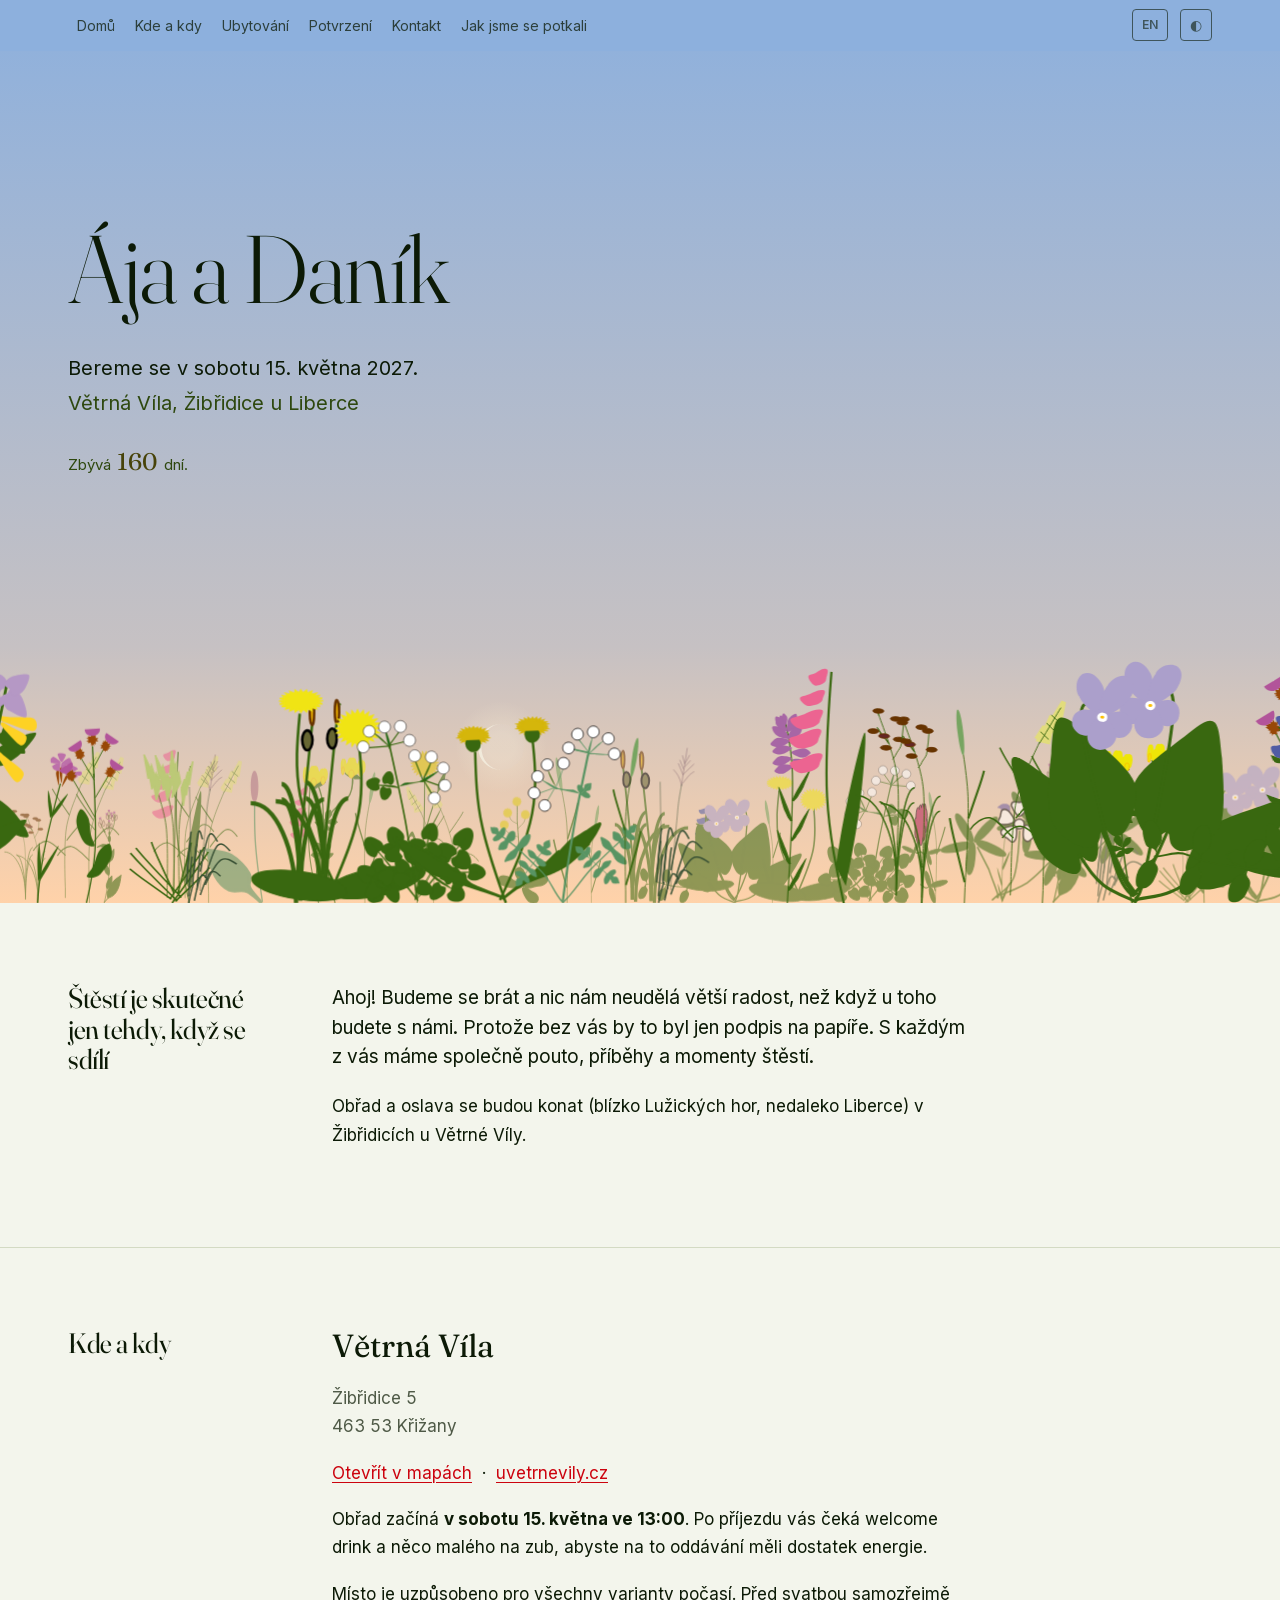
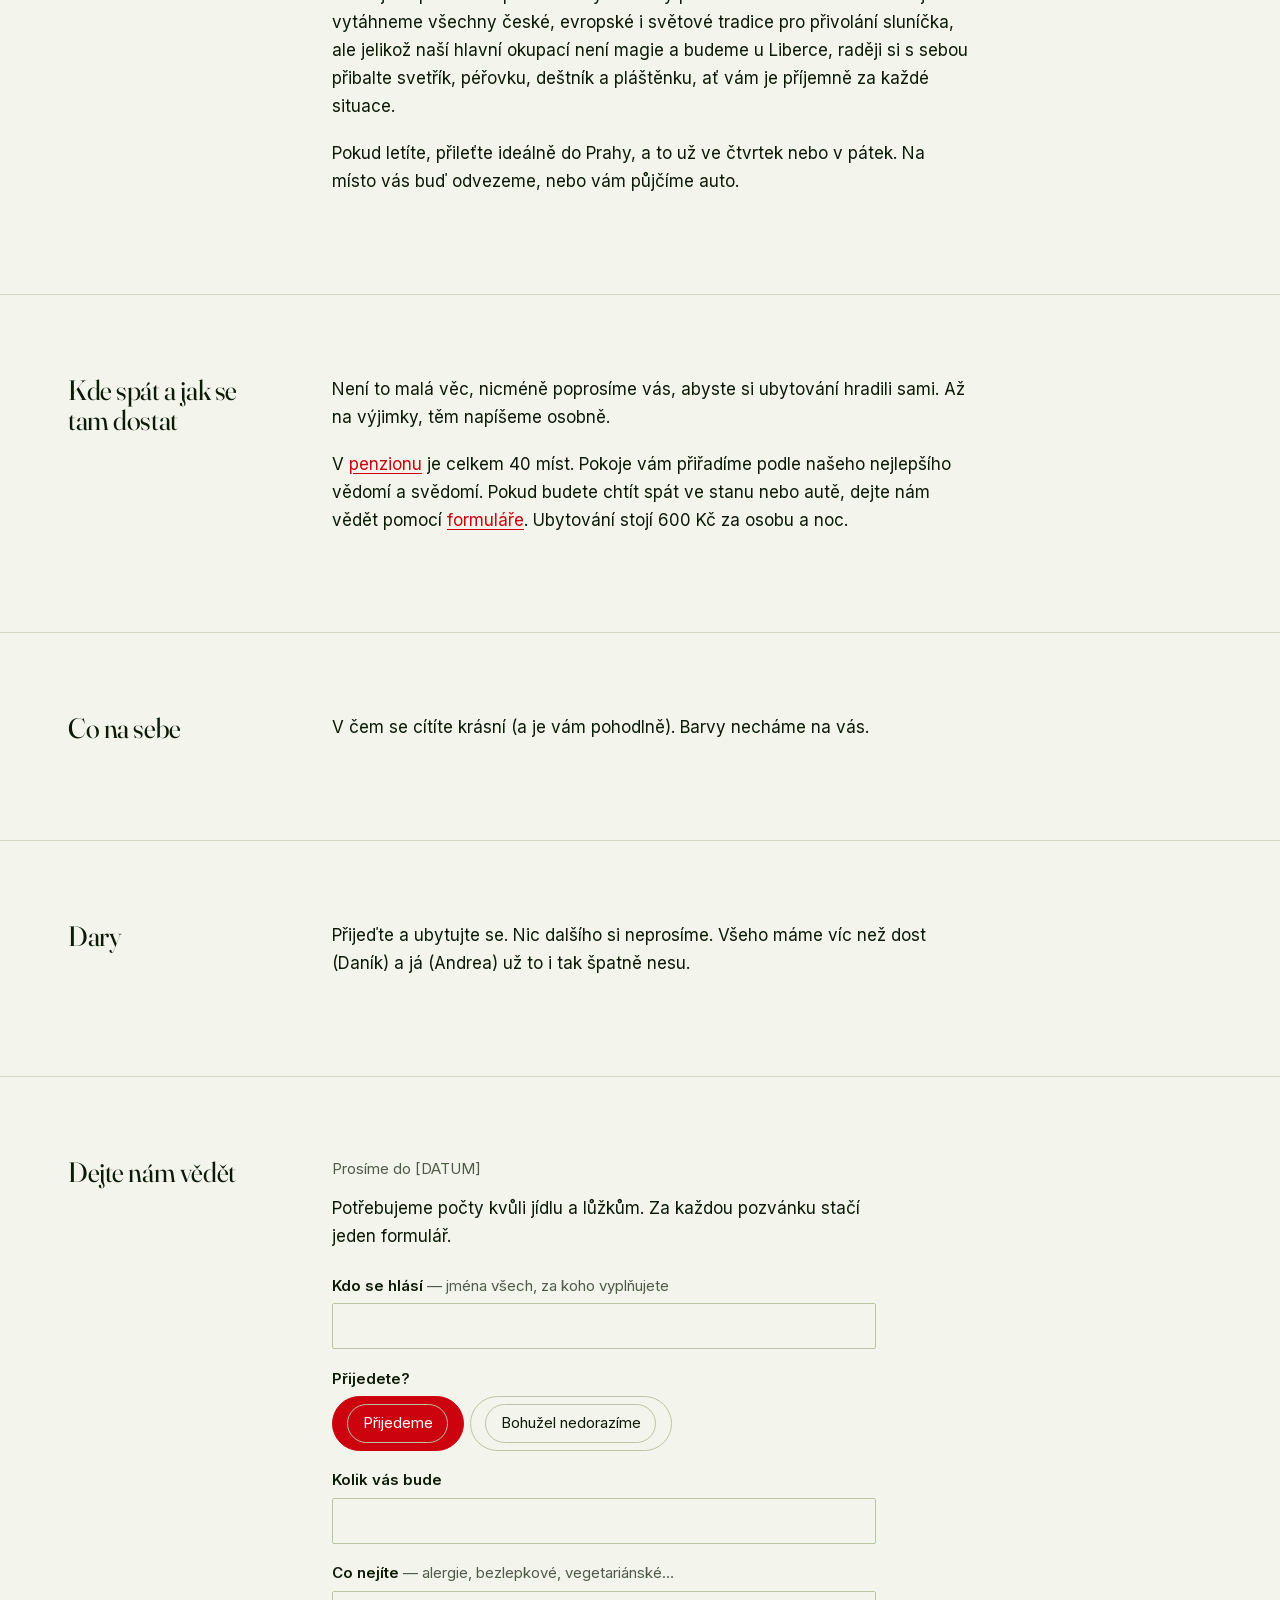
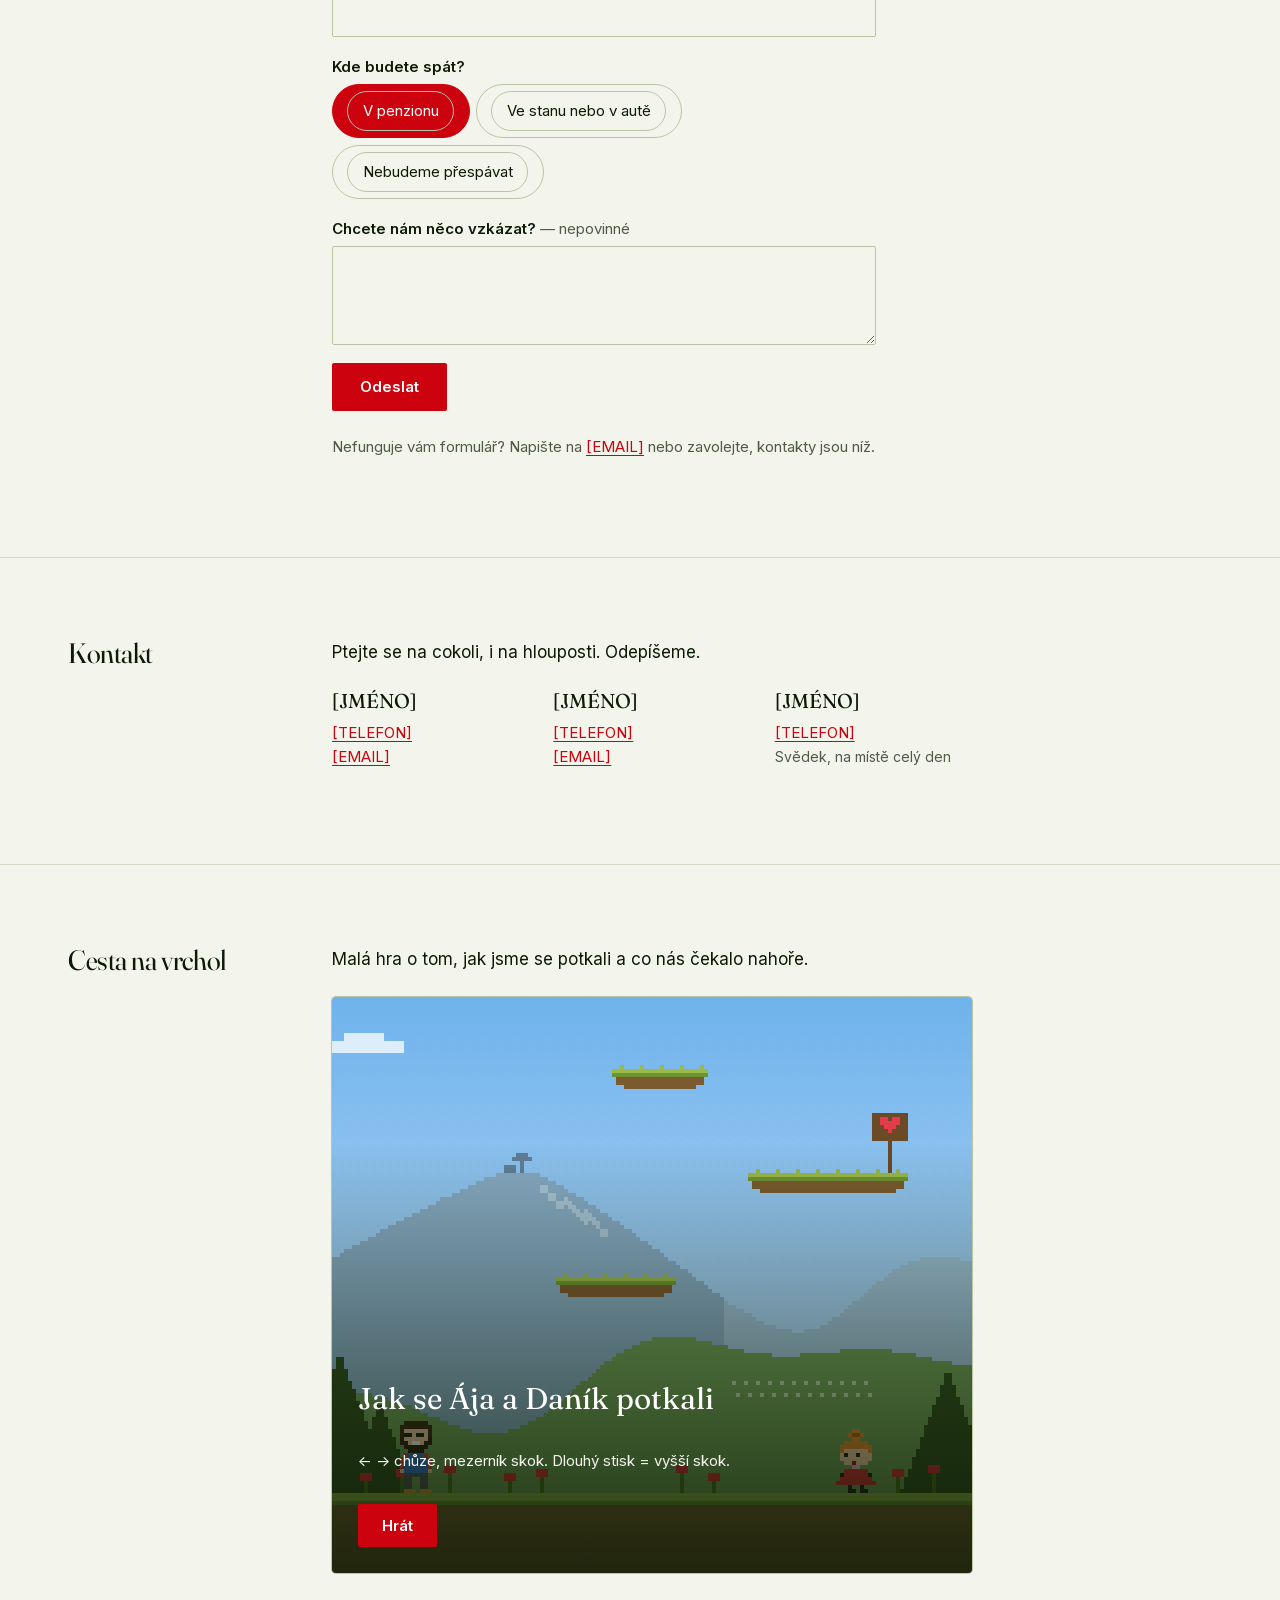
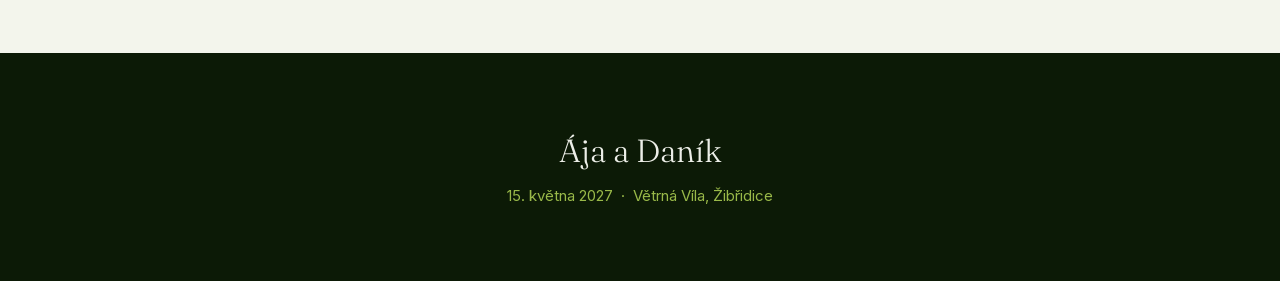
==== commit 32e5030b: "Potvrzení účasti napojené na Google Formulář Odkaz pro odesílání a pole pro vzkaz z formuláře https:" ====
--- a/index.html
+++ b/index.html
@@ -261,7 +261,7 @@
             One form per invitation is enough.</p>
 
           <form class="formular" id="rsvp" method="post"
-                action="https://docs.google.com/forms/d/e/__ID_FORMULARE__/formResponse">
+                action="https://docs.google.com/forms/d/e/1FAIpQLScq28lHBz5897td7MZyyS8asRZg3bNgkIlLo7N-swUDfsOvNQ/formResponse">
 
             <label class="pole">
               <span><span class="jazyk-cs">Kdo se hlásí</span><span class="jazyk-en">Who's coming</span>
@@ -328,7 +328,7 @@
                   <span class="jazyk-cs">— nepovinné</span>
                   <span class="jazyk-en">— optional</span>
                 </span></span>
-              <textarea name="entry.1000000006" rows="3"></textarea>
+              <textarea name="entry.1038963178" rows="3"></textarea>
             </label>
 
             <!-- Google tyhle dvě pole u odeslání očekává. -->
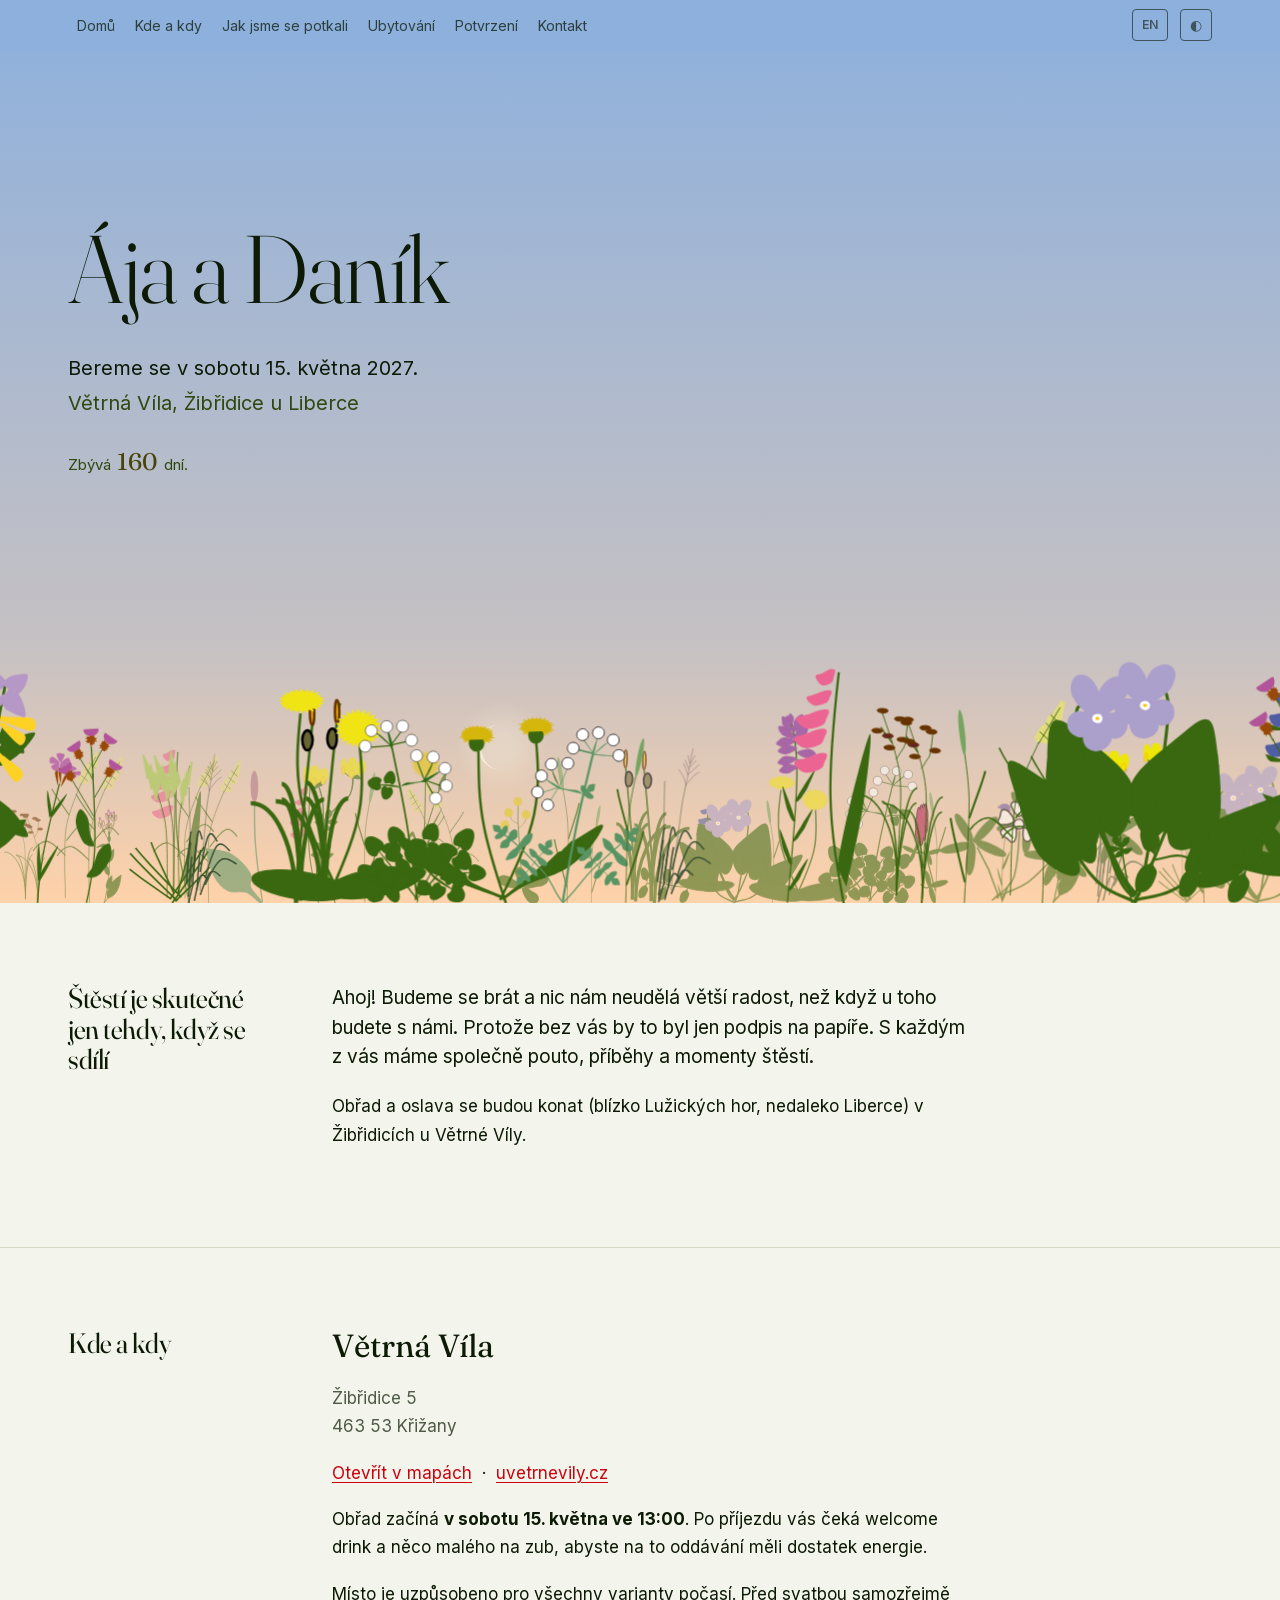
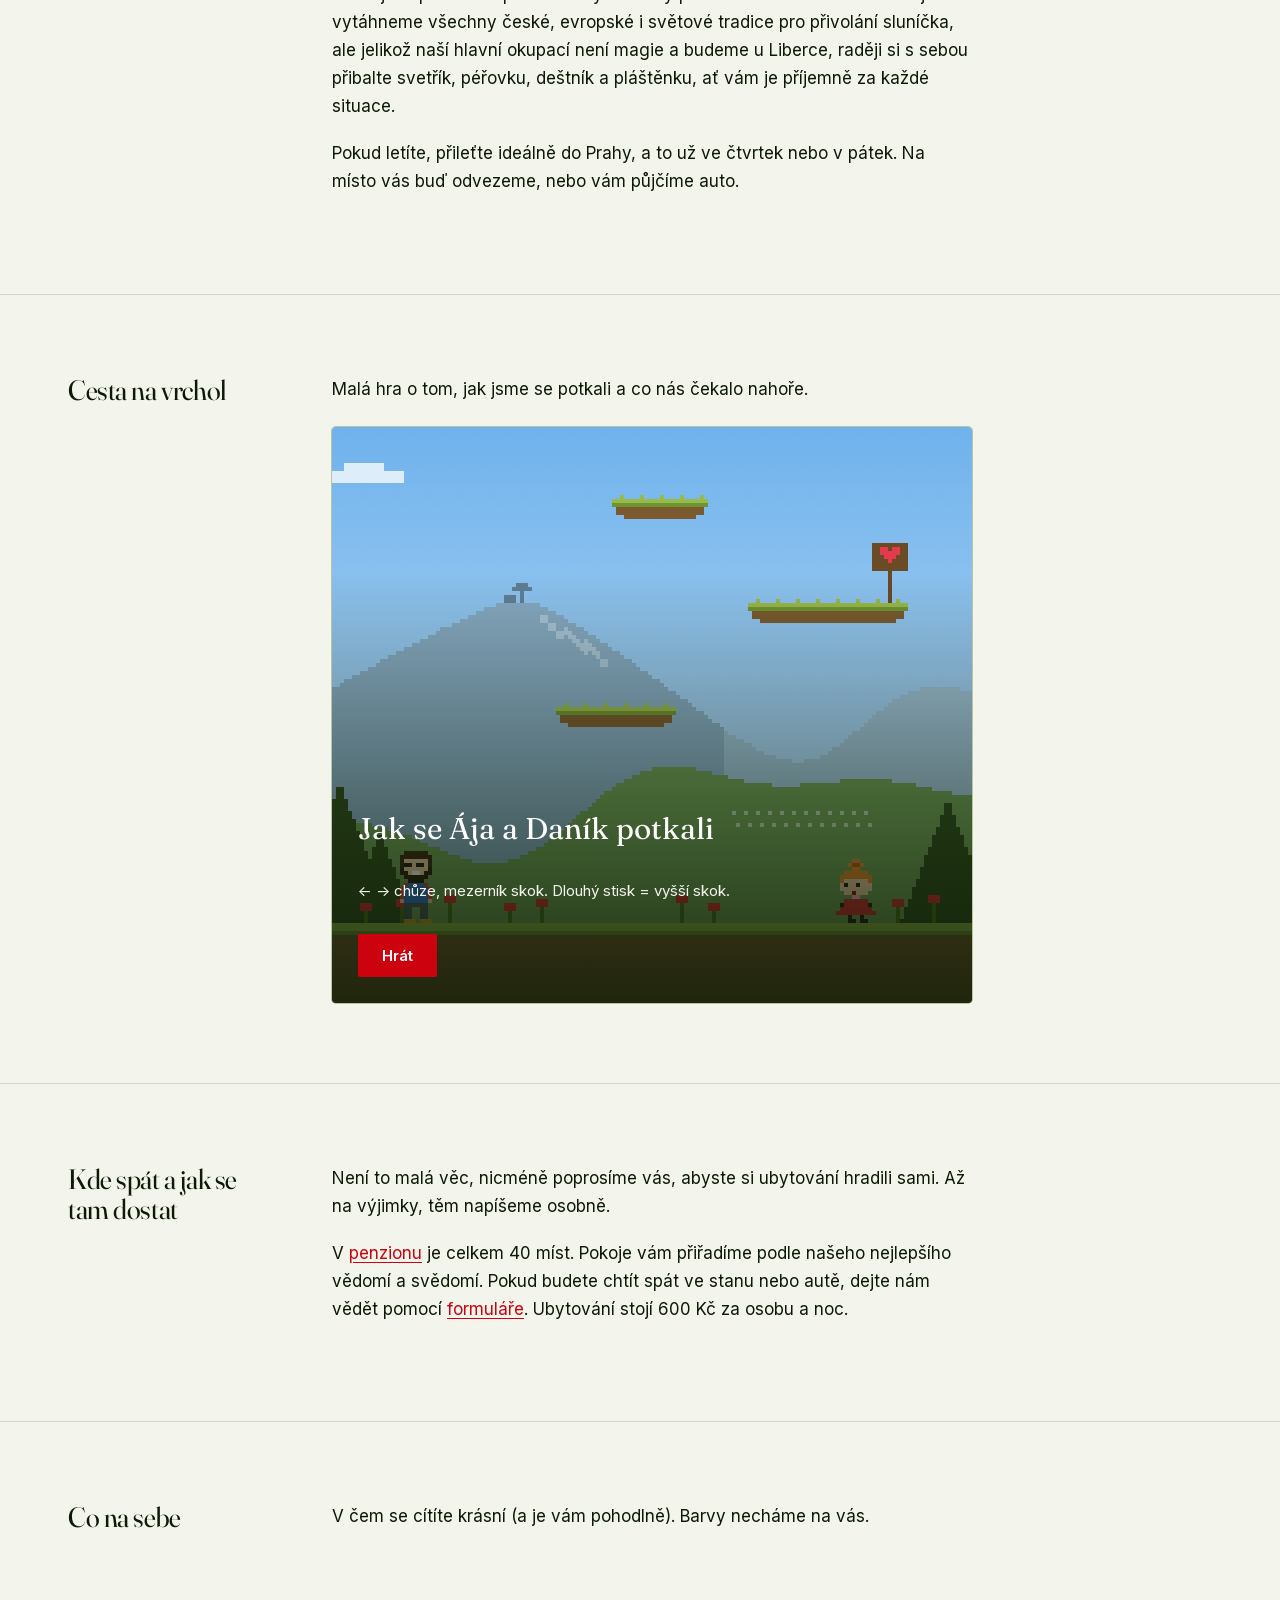
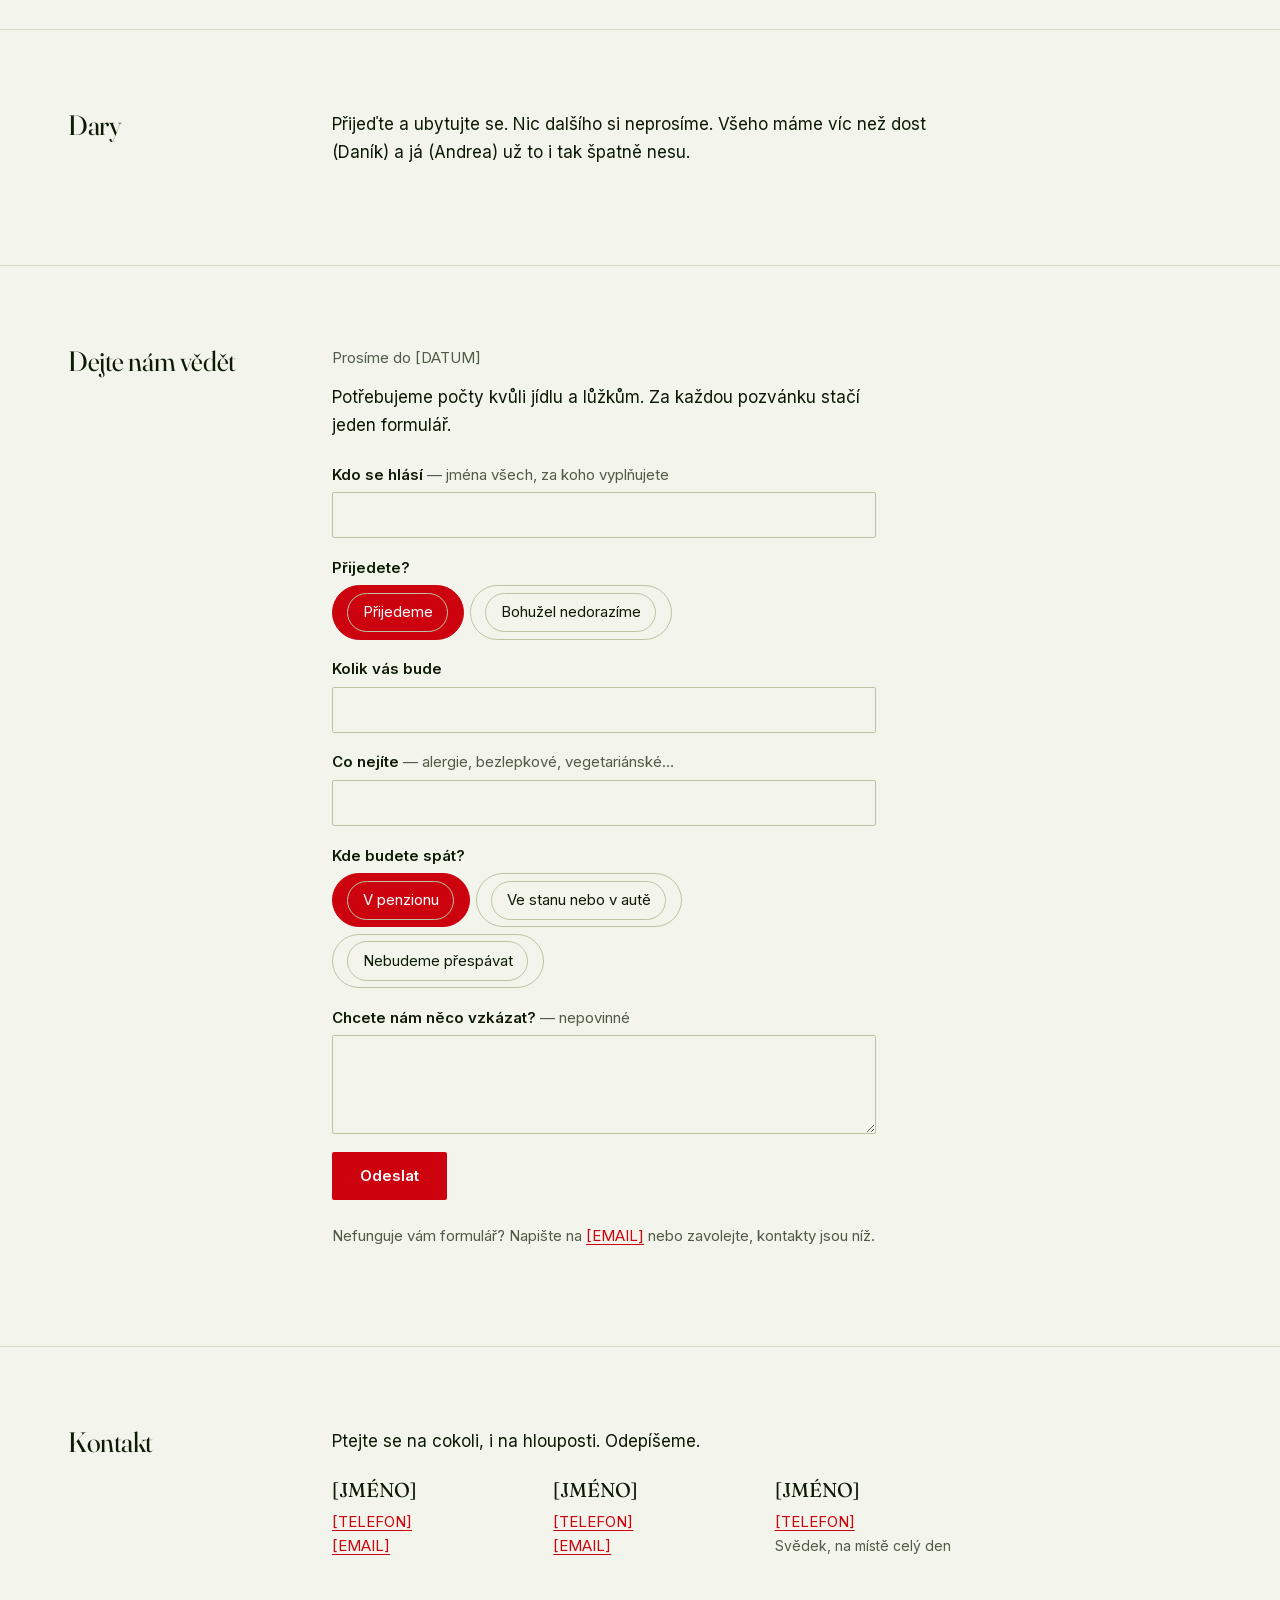
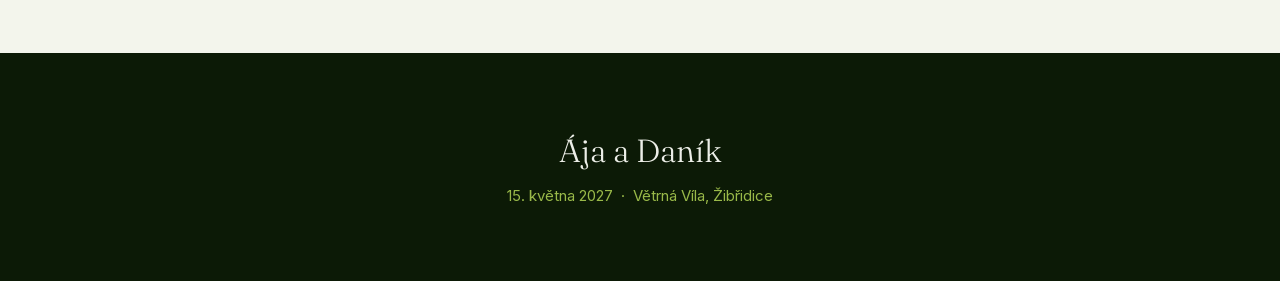
==== commit a2471650: "Hra hned za Kde a kdy, před Ubytováním Sekce „Cesta na vrchol“ i odkaz „Jak jsme se potkali“ v navig" ====
--- a/index.html
+++ b/index.html
@@ -38,13 +38,13 @@
     <ul class="nav-odkazy">
       <li><a href="#proc"><span class="jazyk-cs">Domů</span><span class="jazyk-en">Home</span></a></li>
       <li><a href="#kde"><span class="jazyk-cs">Kde a kdy</span><span class="jazyk-en">When &amp; where</span></a></li>
+      <li><a href="#hra"><span class="jazyk-cs">Jak jsme se potkali</span><span class="jazyk-en">How we met</span></a></li>
       <li><a href="#ubytovani"><span class="jazyk-cs">Ubytování</span><span class="jazyk-en">Where to stay</span></a></li>
       <!-- Fotky a Program zatím schované (i sekce níž) — až budou, smazat hidden. -->
       <li hidden><a href="#galerie"><span class="jazyk-cs">Fotky</span><span class="jazyk-en">Photos</span></a></li>
       <li><a href="#potvrzeni"><span class="jazyk-cs">Potvrzení</span><span class="jazyk-en">RSVP</span></a></li>
       <li hidden><a href="#program"><span class="jazyk-cs">Program</span><span class="jazyk-en">Schedule</span></a></li>
       <li><a href="#kontakt"><span class="jazyk-cs">Kontakt</span><span class="jazyk-en">Contact</span></a></li>
-      <li><a href="#hra"><span class="jazyk-cs">Jak jsme se potkali</span><span class="jazyk-en">How we met</span></a></li>
     </ul>
     <button class="prepinac prepinac-jazyk" type="button" data-jazyk-cil="en"
             aria-label="Switch to English">EN</button>
@@ -153,311 +153,6 @@
         <p class="jazyk-en">If you're flying, ideally fly into Prague, already
           on Thursday or Friday. We'll either drive you to the venue or lend
           you a car.</p>
-      </div>
-    </div>
-  </section>
-
-  <!-- ====================== UBYTOVÁNÍ A DOPRAVA ====================== -->
-  <section class="sekce" id="ubytovani">
-    <div class="sekce-mrizka">
-      <h2><span class="jazyk-cs">Kde spát a jak se tam dostat</span><span class="jazyk-en">Where to stay &amp; how to get there</span></h2>
-      <div class="telo">
-        <p class="jazyk-cs">Není to malá věc, nicméně poprosíme vás, abyste si
-          ubytování hradili sami. Až na výjimky, těm napíšeme osobně.</p>
-        <p class="jazyk-en">This is no small thing, but we'll ask you to pay
-          for your own accommodation. With a few exceptions — we'll write to
-          those of you personally.</p>
-
-        <p class="jazyk-cs">V <a href="https://www.uvetrnevily.cz/ubytovani" target="_blank" rel="noopener">penzionu</a> je celkem 40 míst. Pokoje vám přiřadíme
-          podle našeho nejlepšího vědomí a svědomí. Pokud budete chtít spát
-          ve stanu nebo autě, dejte nám vědět pomocí
-          <a href="#potvrzeni">formuláře</a>. Ubytování stojí 600 Kč za osobu
-          a noc.</p>
-        <p class="jazyk-en">The <a href="https://www.uvetrnevily.cz/ubytovani" target="_blank" rel="noopener">guesthouse</a> has 40 beds in total. We'll assign
-          rooms to the best of our knowledge and conscience. If you'd rather
-          sleep in a tent or your car, let us know in the
-          <a href="#potvrzeni">form</a>. Accommodation costs 600 CZK per
-          person per night.</p>
-      </div>
-    </div>
-  </section>
-
-  <!-- ====================== CO NA SEBE ====================== -->
-  <section class="sekce" id="co-na-sebe">
-    <div class="sekce-mrizka">
-      <h2><span class="jazyk-cs">Co na sebe</span><span class="jazyk-en">What to wear</span></h2>
-      <div class="telo">
-        <p class="jazyk-cs">V čem se cítíte krásní (a je vám pohodlně).
-          Barvy necháme na vás.</p>
-        <p class="jazyk-en">Whatever makes you feel beautiful (and
-          comfortable). We'll leave the colors up to you.</p>
-      </div>
-    </div>
-  </section>
-
-  <!-- ====================== FOTOGALERIE ====================== -->
-  <!-- Zatím schované — až budou fotky, smazat hidden (i u odkazu v navigaci). -->
-  <section class="sekce" id="galerie" hidden>
-    <div class="sekce-mrizka">
-      <h2><span class="jazyk-cs">Fotky</span><span class="jazyk-en">Photos</span></h2>
-      <div class="telo">
-        <!-- Plní se ze seznamu v assets/gallery.js. Prázdný seznam = hláška níž. -->
-        <div class="galerie" id="galerie-mrizka" hidden></div>
-
-        <div class="galerie-prazdno" id="galerie-prazdno">
-          <p class="jazyk-cs">Sem přijdou fotky ze svatby, jakmile je
-            dostaneme od fotografa.</p>
-          <p class="jazyk-en">Wedding photos will go here once we get them
-            from the photographer.</p>
-          <p class="tlumene jazyk-cs">Vyfotíte něco vy? Pošlete nám to,
-            rádi to sem přidáme.</p>
-          <p class="tlumene jazyk-en">Did you take any photos? Send them
-            our way, we'd love to add them here.</p>
-        </div>
-      </div>
-    </div>
-  </section>
-
-  <!-- ====================== DARY ====================== -->
-  <section class="sekce" id="dary">
-    <div class="sekce-mrizka">
-      <h2><span class="jazyk-cs">Dary</span><span class="jazyk-en">Gifts</span></h2>
-      <div class="telo">
-        <p class="jazyk-cs">Přijeďte a ubytujte se. Nic dalšího si
-          neprosíme. Všeho máme víc než dost (Daník) a já (Andrea) už to
-          i tak špatně nesu.</p>
-        <p class="jazyk-en">Just come and find a place to stay. We don't
-          ask for anything else. We already have more than enough of
-          everything (Daník) — and I (Andrea) am already struggling to
-          deal with it as it is.</p>
-      </div>
-    </div>
-  </section>
-
-  <!-- ====================== POTVRZENÍ ÚČASTI ======================
-       Formulář odesílá do Google Formuláře. Až ho založíš, přepiš:
-         1. adresu v action= (ID je v odkazu formuláře)
-         2. šest name="entry.XXXX" níž
-       Kde ta čísla vzít je popsané v README, oddíl „Potvrzení účasti".
-       Dokud tam zůstanou zástupná čísla, formulář se sám schová a ukáže
-       se místo něj e-mail — viz assets/rsvp.js.
-
-       Viditelné popisky polí jsou dvojjazyčné (.jazyk-cs/.jazyk-en), ale
-       value="" u přepínačů zůstává jen česky — to je hodnota, která
-       padá do Sheetu, ne to, co vidí host. Funguje to správně v obou
-       jazycích zároveň, není potřeba druhý Google Formulář.
-  -->
-  <section class="sekce" id="potvrzeni">
-    <div class="sekce-mrizka">
-      <h2><span class="jazyk-cs">Dejte nám vědět</span><span class="jazyk-en">Let us know</span></h2>
-      <div class="telo">
-        <div class="potvrzeni">
-          <!-- DOPLNIT: termín (na obou jazykových verzích) -->
-          <p class="termin jazyk-cs">Prosíme do [DATUM]</p>
-          <p class="termin jazyk-en">Please reply by [DATUM]</p>
-          <p class="jazyk-cs">Potřebujeme počty kvůli jídlu a lůžkům.
-            Za každou pozvánku stačí jeden formulář.</p>
-          <p class="jazyk-en">We need numbers for food and beds.
-            One form per invitation is enough.</p>
-
-          <form class="formular" id="rsvp" method="post"
-                action="https://docs.google.com/forms/d/e/1FAIpQLScq28lHBz5897td7MZyyS8asRZg3bNgkIlLo7N-swUDfsOvNQ/formResponse">
-
-            <label class="pole">
-              <span><span class="jazyk-cs">Kdo se hlásí</span><span class="jazyk-en">Who's coming</span>
-                <span class="napoveda">
-                  <span class="jazyk-cs">— jména všech, za koho vyplňujete</span>
-                  <span class="jazyk-en">— names of everyone you're filling this out for</span>
-                </span></span>
-              <input type="text" name="entry.1684230495" required autocomplete="name">
-            </label>
-
-            <fieldset class="pole">
-              <span><span class="jazyk-cs">Přijedete?</span><span class="jazyk-en">Are you coming?</span></span>
-              <div class="volby">
-                <label class="volba">
-                  <input type="radio" name="entry.1772294306" value="Ano" required checked
-                         data-ucast="ano">
-                  <span><span class="jazyk-cs">Přijedeme</span><span class="jazyk-en">We'll be there</span></span>
-                </label>
-                <label class="volba">
-                  <input type="radio" name="entry.1772294306" value="Ne"
-                         data-ucast="ne">
-                  <span><span class="jazyk-cs">Bohužel nedorazíme</span><span class="jazyk-en">Sorry, we can't make it</span></span>
-                </label>
-              </div>
-            </fieldset>
-
-            <label class="pole jen-pri-ucasti">
-              <span><span class="jazyk-cs">Kolik vás bude</span><span class="jazyk-en">How many of you</span></span>
-              <input type="number" name="entry.1716461274" min="1" max="10" inputmode="numeric">
-            </label>
-
-            <label class="pole jen-pri-ucasti">
-              <span><span class="jazyk-cs">Co nejíte</span><span class="jazyk-en">What you don't eat</span>
-                <span class="napoveda">
-                  <span class="jazyk-cs">— alergie, bezlepkové, vegetariánské…</span>
-                  <span class="jazyk-en">— allergies, gluten-free, vegetarian…</span>
-                </span></span>
-              <input type="text" name="entry.1136378487">
-            </label>
-
-            <!-- Hodnoty (value) musí sedět s možnostmi v Google Formuláři
-                 (formulář: https://forms.gle/vRxvGnbP9YnAzbPCA). -->
-            <fieldset class="pole jen-pri-ucasti">
-              <span><span class="jazyk-cs">Kde budete spát?</span><span class="jazyk-en">Where will you sleep?</span></span>
-              <div class="volby">
-                <label class="volba">
-                  <input type="radio" name="entry.362847695" value="V penzionu" checked>
-                  <span><span class="jazyk-cs">V penzionu</span><span class="jazyk-en">At the guesthouse</span></span>
-                </label>
-                <label class="volba">
-                  <input type="radio" name="entry.362847695" value="Ve stanu nebo v autě">
-                  <span><span class="jazyk-cs">Ve stanu nebo v autě</span><span class="jazyk-en">In a tent or car</span></span>
-                </label>
-                <label class="volba">
-                  <input type="radio" name="entry.362847695" value="Nebudeme přespávat">
-                  <span><span class="jazyk-cs">Nebudeme přespávat</span><span class="jazyk-en">Not staying overnight</span></span>
-                </label>
-              </div>
-            </fieldset>
-
-            <label class="pole">
-              <span><span class="jazyk-cs">Chcete nám něco vzkázat?</span><span class="jazyk-en">Anything you'd like to tell us?</span>
-                <span class="napoveda">
-                  <span class="jazyk-cs">— nepovinné</span>
-                  <span class="jazyk-en">— optional</span>
-                </span></span>
-              <textarea name="entry.1038963178" rows="3"></textarea>
-            </label>
-
-            <!-- Google tyhle dvě pole u odeslání očekává. -->
-            <input type="hidden" name="fvv" value="1">
-            <input type="hidden" name="pageHistory" value="0">
-
-            <button type="submit"><span class="jazyk-cs">Odeslat</span><span class="jazyk-en">Send</span></button>
-            <p class="chyba" id="rsvp-chyba" hidden></p>
-          </form>
-
-          <div class="dekujeme" id="rsvp-dekujeme" hidden>
-            <h3><span class="jazyk-cs">Děkujeme, máme to.</span><span class="jazyk-en">Thanks, got it.</span></h3>
-            <p class="jazyk-cs">Kdybyste potřebovali cokoli změnit, napište
-              nám — kontakty jsou níž.</p>
-            <p class="jazyk-en">If you need to change anything, just
-              message us — contacts are below.</p>
-          </div>
-
-          <!-- DOPLNIT: e-mail (na obou jazykových verzích) -->
-          <p class="jinak jazyk-cs">Nefunguje vám formulář? Napište na
-            <a href="mailto:[EMAIL]">[EMAIL]</a> nebo zavolejte, kontakty jsou níž.</p>
-          <p class="jinak jazyk-en">Form not working? Email
-            <a href="mailto:[EMAIL]">[EMAIL]</a> or call, contacts are below.</p>
-        </div>
-      </div>
-    </div>
-  </section>
-
-  <!-- ====================== PROGRAM ====================== -->
-  <!-- Zatím schované — až bude harmonogram, smazat hidden (i u odkazu v navigaci). -->
-  <section class="sekce" id="program" hidden>
-    <div class="sekce-mrizka">
-      <h2><span class="jazyk-cs">Jak den poběží</span><span class="jazyk-en">How the day will run</span></h2>
-      <div class="telo">
-        <p class="tlumene jazyk-cs">Časy jsou orientační, pořadí platí.
-          Dopředu se ničeho nebojte, nic se nezkouší.</p>
-        <p class="tlumene jazyk-en">Times are approximate, the order is
-          fixed. Don't worry about anything in advance — nothing is
-          rehearsed.</p>
-
-        <!-- DOPLNIT: časy a body podle skutečného harmonogramu u Větrné Víly
-             (zbytek textu je ještě z Himmelreichu: obřad pod skálou, rybník…) -->
-        <dl class="program">
-          <dt>12:30</dt>
-          <dd>
-            <h3><span class="jazyk-cs">Sjíždíme se</span><span class="jazyk-en">Everyone arrives</span></h3>
-            <p class="jazyk-cs">Přivítání, welcome drink, čas se rozkoukat u Větrné Víly.</p>
-            <p class="jazyk-en">Welcome drinks and a chance to look around Větrná Víla.</p>
-          </dd>
-
-          <dt>13:00</dt>
-          <dd>
-            <h3><span class="jazyk-cs">Obřad pod skálou</span><span class="jazyk-en">Ceremony beneath the rock</span></h3>
-            <p class="jazyk-cs">Zhruba půl hodiny. Telefony prosím schované, máme fotografa.</p>
-            <p class="jazyk-en">About half an hour. Please keep phones away, we have a photographer.</p>
-          </dd>
-
-          <dt>13:45</dt>
-          <dd>
-            <h3><span class="jazyk-cs">Gratulace a společné focení</span><span class="jazyk-en">Congratulations &amp; group photos</span></h3>
-            <p class="jazyk-cs">Přípitek. Tohle je ta část, kde vás všechny naženeme k sobě.</p>
-            <p class="jazyk-en">A toast. This is the part where we round everyone up together.</p>
-          </dd>
-
-          <dt>15:00</dt>
-          <dd>
-            <h3><span class="jazyk-cs">Oběd</span><span class="jazyk-en">Lunch</span></h3>
-            <p class="jazyk-cs">Kdo má něco, co nejí, ať nám to napíše předem.</p>
-            <p class="jazyk-en">If there's something you don't eat, let us know in advance.</p>
-          </dd>
-
-          <dt>17:00</dt>
-          <dd>
-            <h3><span class="jazyk-cs">Dort a první tanec</span><span class="jazyk-en">Cake &amp; first dance</span></h3>
-            <p class="jazyk-cs">Krátké, slibujeme.</p>
-            <p class="jazyk-en">Short, we promise.</p>
-          </dd>
-
-          <dt>19:00</dt>
-          <dd>
-            <h3><span class="jazyk-cs">Oheň</span><span class="jazyk-en">Campfire</span></h3>
-            <p class="jazyk-cs">Raut, buřty, klid. Kdo chce, může jít k rybníku.</p>
-            <p class="jazyk-en">Buffet, sausages, calm. Anyone who wants can head down to the pond.</p>
-          </dd>
-
-          <dt>21:00</dt>
-          <dd>
-            <h3><span class="jazyk-cs">Hraje se a tancuje</span><span class="jazyk-en">Music &amp; dancing</span></h3>
-            <p class="jazyk-cs">Dokud někdo stojí.</p>
-            <p class="jazyk-en">Until someone's still standing.</p>
-          </dd>
-
-          <dt><span class="jazyk-cs">do rána</span><span class="jazyk-en">till dawn</span></dt>
-          <dd>
-            <h3><span class="jazyk-cs">Kdo zůstává, zůstává</span><span class="jazyk-en">Whoever stays, stays</span></h3>
-            <p class="jazyk-cs">Snídaně pro přespávající od devíti.</p>
-            <p class="jazyk-en">Breakfast for overnight guests from nine.</p>
-          </dd>
-        </dl>
-      </div>
-    </div>
-  </section>
-
-  <!-- ====================== KONTAKT ====================== -->
-  <section class="sekce" id="kontakt">
-    <div class="sekce-mrizka">
-      <h2><span class="jazyk-cs">Kontakt</span><span class="jazyk-en">Contact</span></h2>
-      <div class="telo">
-        <p class="jazyk-cs">Ptejte se na cokoli, i na hlouposti. Odepíšeme.</p>
-        <p class="jazyk-en">Ask us anything, even silly questions. We'll reply.</p>
-        <!-- DOPLNIT: jména, telefony, e-maily -->
-        <div class="kontakty">
-          <div>
-            <p class="jmeno">[JMÉNO]</p>
-            <a href="tel:[TELEFON]">[TELEFON]</a>
-            <a href="mailto:[EMAIL]">[EMAIL]</a>
-          </div>
-          <div>
-            <p class="jmeno">[JMÉNO]</p>
-            <a href="tel:[TELEFON]">[TELEFON]</a>
-            <a href="mailto:[EMAIL]">[EMAIL]</a>
-          </div>
-          <div>
-            <p class="jmeno">[JMÉNO]</p>
-            <a href="tel:[TELEFON]">[TELEFON]</a>
-            <p class="tlumene jazyk-cs" style="font-size:.875rem">Svědek, na místě celý den</p>
-            <p class="tlumene jazyk-en" style="font-size:.875rem">Witness, on site all day</p>
-          </div>
-        </div>
       </div>
     </div>
   </section>
@@ -512,6 +207,311 @@
     </div>
   </section>
 
+  <!-- ====================== UBYTOVÁNÍ A DOPRAVA ====================== -->
+  <section class="sekce" id="ubytovani">
+    <div class="sekce-mrizka">
+      <h2><span class="jazyk-cs">Kde spát a jak se tam dostat</span><span class="jazyk-en">Where to stay &amp; how to get there</span></h2>
+      <div class="telo">
+        <p class="jazyk-cs">Není to malá věc, nicméně poprosíme vás, abyste si
+          ubytování hradili sami. Až na výjimky, těm napíšeme osobně.</p>
+        <p class="jazyk-en">This is no small thing, but we'll ask you to pay
+          for your own accommodation. With a few exceptions — we'll write to
+          those of you personally.</p>
+
+        <p class="jazyk-cs">V <a href="https://www.uvetrnevily.cz/ubytovani" target="_blank" rel="noopener">penzionu</a> je celkem 40 míst. Pokoje vám přiřadíme
+          podle našeho nejlepšího vědomí a svědomí. Pokud budete chtít spát
+          ve stanu nebo autě, dejte nám vědět pomocí
+          <a href="#potvrzeni">formuláře</a>. Ubytování stojí 600 Kč za osobu
+          a noc.</p>
+        <p class="jazyk-en">The <a href="https://www.uvetrnevily.cz/ubytovani" target="_blank" rel="noopener">guesthouse</a> has 40 beds in total. We'll assign
+          rooms to the best of our knowledge and conscience. If you'd rather
+          sleep in a tent or your car, let us know in the
+          <a href="#potvrzeni">form</a>. Accommodation costs 600 CZK per
+          person per night.</p>
+      </div>
+    </div>
+  </section>
+
+  <!-- ====================== CO NA SEBE ====================== -->
+  <section class="sekce" id="co-na-sebe">
+    <div class="sekce-mrizka">
+      <h2><span class="jazyk-cs">Co na sebe</span><span class="jazyk-en">What to wear</span></h2>
+      <div class="telo">
+        <p class="jazyk-cs">V čem se cítíte krásní (a je vám pohodlně).
+          Barvy necháme na vás.</p>
+        <p class="jazyk-en">Whatever makes you feel beautiful (and
+          comfortable). We'll leave the colors up to you.</p>
+      </div>
+    </div>
+  </section>
+
+  <!-- ====================== FOTOGALERIE ====================== -->
+  <!-- Zatím schované — až budou fotky, smazat hidden (i u odkazu v navigaci). -->
+  <section class="sekce" id="galerie" hidden>
+    <div class="sekce-mrizka">
+      <h2><span class="jazyk-cs">Fotky</span><span class="jazyk-en">Photos</span></h2>
+      <div class="telo">
+        <!-- Plní se ze seznamu v assets/gallery.js. Prázdný seznam = hláška níž. -->
+        <div class="galerie" id="galerie-mrizka" hidden></div>
+
+        <div class="galerie-prazdno" id="galerie-prazdno">
+          <p class="jazyk-cs">Sem přijdou fotky ze svatby, jakmile je
+            dostaneme od fotografa.</p>
+          <p class="jazyk-en">Wedding photos will go here once we get them
+            from the photographer.</p>
+          <p class="tlumene jazyk-cs">Vyfotíte něco vy? Pošlete nám to,
+            rádi to sem přidáme.</p>
+          <p class="tlumene jazyk-en">Did you take any photos? Send them
+            our way, we'd love to add them here.</p>
+        </div>
+      </div>
+    </div>
+  </section>
+
+  <!-- ====================== DARY ====================== -->
+  <section class="sekce" id="dary">
+    <div class="sekce-mrizka">
+      <h2><span class="jazyk-cs">Dary</span><span class="jazyk-en">Gifts</span></h2>
+      <div class="telo">
+        <p class="jazyk-cs">Přijeďte a ubytujte se. Nic dalšího si
+          neprosíme. Všeho máme víc než dost (Daník) a já (Andrea) už to
+          i tak špatně nesu.</p>
+        <p class="jazyk-en">Just come and find a place to stay. We don't
+          ask for anything else. We already have more than enough of
+          everything (Daník) — and I (Andrea) am already struggling to
+          deal with it as it is.</p>
+      </div>
+    </div>
+  </section>
+
+  <!-- ====================== POTVRZENÍ ÚČASTI ======================
+       Formulář odesílá do Google Formuláře. Až ho založíš, přepiš:
+         1. adresu v action= (ID je v odkazu formuláře)
+         2. šest name="entry.XXXX" níž
+       Kde ta čísla vzít je popsané v README, oddíl „Potvrzení účasti".
+       Dokud tam zůstanou zástupná čísla, formulář se sám schová a ukáže
+       se místo něj e-mail — viz assets/rsvp.js.
+
+       Viditelné popisky polí jsou dvojjazyčné (.jazyk-cs/.jazyk-en), ale
+       value="" u přepínačů zůstává jen česky — to je hodnota, která
+       padá do Sheetu, ne to, co vidí host. Funguje to správně v obou
+       jazycích zároveň, není potřeba druhý Google Formulář.
+  -->
+  <section class="sekce" id="potvrzeni">
+    <div class="sekce-mrizka">
+      <h2><span class="jazyk-cs">Dejte nám vědět</span><span class="jazyk-en">Let us know</span></h2>
+      <div class="telo">
+        <div class="potvrzeni">
+          <!-- DOPLNIT: termín (na obou jazykových verzích) -->
+          <p class="termin jazyk-cs">Prosíme do [DATUM]</p>
+          <p class="termin jazyk-en">Please reply by [DATUM]</p>
+          <p class="jazyk-cs">Potřebujeme počty kvůli jídlu a lůžkům.
+            Za každou pozvánku stačí jeden formulář.</p>
+          <p class="jazyk-en">We need numbers for food and beds.
+            One form per invitation is enough.</p>
+
+          <form class="formular" id="rsvp" method="post"
+                action="https://docs.google.com/forms/d/e/1FAIpQLScq28lHBz5897td7MZyyS8asRZg3bNgkIlLo7N-swUDfsOvNQ/formResponse">
+
+            <label class="pole">
+              <span><span class="jazyk-cs">Kdo se hlásí</span><span class="jazyk-en">Who's coming</span>
+                <span class="napoveda">
+                  <span class="jazyk-cs">— jména všech, za koho vyplňujete</span>
+                  <span class="jazyk-en">— names of everyone you're filling this out for</span>
+                </span></span>
+              <input type="text" name="entry.1684230495" required autocomplete="name">
+            </label>
+
+            <fieldset class="pole">
+              <span><span class="jazyk-cs">Přijedete?</span><span class="jazyk-en">Are you coming?</span></span>
+              <div class="volby">
+                <label class="volba">
+                  <input type="radio" name="entry.1772294306" value="Ano" required checked
+                         data-ucast="ano">
+                  <span><span class="jazyk-cs">Přijedeme</span><span class="jazyk-en">We'll be there</span></span>
+                </label>
+                <label class="volba">
+                  <input type="radio" name="entry.1772294306" value="Ne"
+                         data-ucast="ne">
+                  <span><span class="jazyk-cs">Bohužel nedorazíme</span><span class="jazyk-en">Sorry, we can't make it</span></span>
+                </label>
+              </div>
+            </fieldset>
+
+            <label class="pole jen-pri-ucasti">
+              <span><span class="jazyk-cs">Kolik vás bude</span><span class="jazyk-en">How many of you</span></span>
+              <input type="number" name="entry.1716461274" min="1" max="10" inputmode="numeric">
+            </label>
+
+            <label class="pole jen-pri-ucasti">
+              <span><span class="jazyk-cs">Co nejíte</span><span class="jazyk-en">What you don't eat</span>
+                <span class="napoveda">
+                  <span class="jazyk-cs">— alergie, bezlepkové, vegetariánské…</span>
+                  <span class="jazyk-en">— allergies, gluten-free, vegetarian…</span>
+                </span></span>
+              <input type="text" name="entry.1136378487">
+            </label>
+
+            <!-- Hodnoty (value) musí sedět s možnostmi v Google Formuláři
+                 (formulář: https://forms.gle/vRxvGnbP9YnAzbPCA). -->
+            <fieldset class="pole jen-pri-ucasti">
+              <span><span class="jazyk-cs">Kde budete spát?</span><span class="jazyk-en">Where will you sleep?</span></span>
+              <div class="volby">
+                <label class="volba">
+                  <input type="radio" name="entry.362847695" value="V penzionu" checked>
+                  <span><span class="jazyk-cs">V penzionu</span><span class="jazyk-en">At the guesthouse</span></span>
+                </label>
+                <label class="volba">
+                  <input type="radio" name="entry.362847695" value="Ve stanu nebo v autě">
+                  <span><span class="jazyk-cs">Ve stanu nebo v autě</span><span class="jazyk-en">In a tent or car</span></span>
+                </label>
+                <label class="volba">
+                  <input type="radio" name="entry.362847695" value="Nebudeme přespávat">
+                  <span><span class="jazyk-cs">Nebudeme přespávat</span><span class="jazyk-en">Not staying overnight</span></span>
+                </label>
+              </div>
+            </fieldset>
+
+            <label class="pole">
+              <span><span class="jazyk-cs">Chcete nám něco vzkázat?</span><span class="jazyk-en">Anything you'd like to tell us?</span>
+                <span class="napoveda">
+                  <span class="jazyk-cs">— nepovinné</span>
+                  <span class="jazyk-en">— optional</span>
+                </span></span>
+              <textarea name="entry.1038963178" rows="3"></textarea>
+            </label>
+
+            <!-- Google tyhle dvě pole u odeslání očekává. -->
+            <input type="hidden" name="fvv" value="1">
+            <input type="hidden" name="pageHistory" value="0">
+
+            <button type="submit"><span class="jazyk-cs">Odeslat</span><span class="jazyk-en">Send</span></button>
+            <p class="chyba" id="rsvp-chyba" hidden></p>
+          </form>
+
+          <div class="dekujeme" id="rsvp-dekujeme" hidden>
+            <h3><span class="jazyk-cs">Děkujeme, máme to.</span><span class="jazyk-en">Thanks, got it.</span></h3>
+            <p class="jazyk-cs">Kdybyste potřebovali cokoli změnit, napište
+              nám — kontakty jsou níž.</p>
+            <p class="jazyk-en">If you need to change anything, just
+              message us — contacts are below.</p>
+          </div>
+
+          <!-- DOPLNIT: e-mail (na obou jazykových verzích) -->
+          <p class="jinak jazyk-cs">Nefunguje vám formulář? Napište na
+            <a href="mailto:[EMAIL]">[EMAIL]</a> nebo zavolejte, kontakty jsou níž.</p>
+          <p class="jinak jazyk-en">Form not working? Email
+            <a href="mailto:[EMAIL]">[EMAIL]</a> or call, contacts are below.</p>
+        </div>
+      </div>
+    </div>
+  </section>
+
+  <!-- ====================== PROGRAM ====================== -->
+  <!-- Zatím schované — až bude harmonogram, smazat hidden (i u odkazu v navigaci). -->
+  <section class="sekce" id="program" hidden>
+    <div class="sekce-mrizka">
+      <h2><span class="jazyk-cs">Jak den poběží</span><span class="jazyk-en">How the day will run</span></h2>
+      <div class="telo">
+        <p class="tlumene jazyk-cs">Časy jsou orientační, pořadí platí.
+          Dopředu se ničeho nebojte, nic se nezkouší.</p>
+        <p class="tlumene jazyk-en">Times are approximate, the order is
+          fixed. Don't worry about anything in advance — nothing is
+          rehearsed.</p>
+
+        <!-- DOPLNIT: časy a body podle skutečného harmonogramu u Větrné Víly
+             (zbytek textu je ještě z Himmelreichu: obřad pod skálou, rybník…) -->
+        <dl class="program">
+          <dt>12:30</dt>
+          <dd>
+            <h3><span class="jazyk-cs">Sjíždíme se</span><span class="jazyk-en">Everyone arrives</span></h3>
+            <p class="jazyk-cs">Přivítání, welcome drink, čas se rozkoukat u Větrné Víly.</p>
+            <p class="jazyk-en">Welcome drinks and a chance to look around Větrná Víla.</p>
+          </dd>
+
+          <dt>13:00</dt>
+          <dd>
+            <h3><span class="jazyk-cs">Obřad pod skálou</span><span class="jazyk-en">Ceremony beneath the rock</span></h3>
+            <p class="jazyk-cs">Zhruba půl hodiny. Telefony prosím schované, máme fotografa.</p>
+            <p class="jazyk-en">About half an hour. Please keep phones away, we have a photographer.</p>
+          </dd>
+
+          <dt>13:45</dt>
+          <dd>
+            <h3><span class="jazyk-cs">Gratulace a společné focení</span><span class="jazyk-en">Congratulations &amp; group photos</span></h3>
+            <p class="jazyk-cs">Přípitek. Tohle je ta část, kde vás všechny naženeme k sobě.</p>
+            <p class="jazyk-en">A toast. This is the part where we round everyone up together.</p>
+          </dd>
+
+          <dt>15:00</dt>
+          <dd>
+            <h3><span class="jazyk-cs">Oběd</span><span class="jazyk-en">Lunch</span></h3>
+            <p class="jazyk-cs">Kdo má něco, co nejí, ať nám to napíše předem.</p>
+            <p class="jazyk-en">If there's something you don't eat, let us know in advance.</p>
+          </dd>
+
+          <dt>17:00</dt>
+          <dd>
+            <h3><span class="jazyk-cs">Dort a první tanec</span><span class="jazyk-en">Cake &amp; first dance</span></h3>
+            <p class="jazyk-cs">Krátké, slibujeme.</p>
+            <p class="jazyk-en">Short, we promise.</p>
+          </dd>
+
+          <dt>19:00</dt>
+          <dd>
+            <h3><span class="jazyk-cs">Oheň</span><span class="jazyk-en">Campfire</span></h3>
+            <p class="jazyk-cs">Raut, buřty, klid. Kdo chce, může jít k rybníku.</p>
+            <p class="jazyk-en">Buffet, sausages, calm. Anyone who wants can head down to the pond.</p>
+          </dd>
+
+          <dt>21:00</dt>
+          <dd>
+            <h3><span class="jazyk-cs">Hraje se a tancuje</span><span class="jazyk-en">Music &amp; dancing</span></h3>
+            <p class="jazyk-cs">Dokud někdo stojí.</p>
+            <p class="jazyk-en">Until someone's still standing.</p>
+          </dd>
+
+          <dt><span class="jazyk-cs">do rána</span><span class="jazyk-en">till dawn</span></dt>
+          <dd>
+            <h3><span class="jazyk-cs">Kdo zůstává, zůstává</span><span class="jazyk-en">Whoever stays, stays</span></h3>
+            <p class="jazyk-cs">Snídaně pro přespávající od devíti.</p>
+            <p class="jazyk-en">Breakfast for overnight guests from nine.</p>
+          </dd>
+        </dl>
+      </div>
+    </div>
+  </section>
+
+  <!-- ====================== KONTAKT ====================== -->
+  <section class="sekce" id="kontakt">
+    <div class="sekce-mrizka">
+      <h2><span class="jazyk-cs">Kontakt</span><span class="jazyk-en">Contact</span></h2>
+      <div class="telo">
+        <p class="jazyk-cs">Ptejte se na cokoli, i na hlouposti. Odepíšeme.</p>
+        <p class="jazyk-en">Ask us anything, even silly questions. We'll reply.</p>
+        <!-- DOPLNIT: jména, telefony, e-maily -->
+        <div class="kontakty">
+          <div>
+            <p class="jmeno">[JMÉNO]</p>
+            <a href="tel:[TELEFON]">[TELEFON]</a>
+            <a href="mailto:[EMAIL]">[EMAIL]</a>
+          </div>
+          <div>
+            <p class="jmeno">[JMÉNO]</p>
+            <a href="tel:[TELEFON]">[TELEFON]</a>
+            <a href="mailto:[EMAIL]">[EMAIL]</a>
+          </div>
+          <div>
+            <p class="jmeno">[JMÉNO]</p>
+            <a href="tel:[TELEFON]">[TELEFON]</a>
+            <p class="tlumene jazyk-cs" style="font-size:.875rem">Svědek, na místě celý den</p>
+            <p class="tlumene jazyk-en" style="font-size:.875rem">Witness, on site all day</p>
+          </div>
+        </div>
+      </div>
+    </div>
+  </section>
+
 </main>
 
 <footer class="paticka">
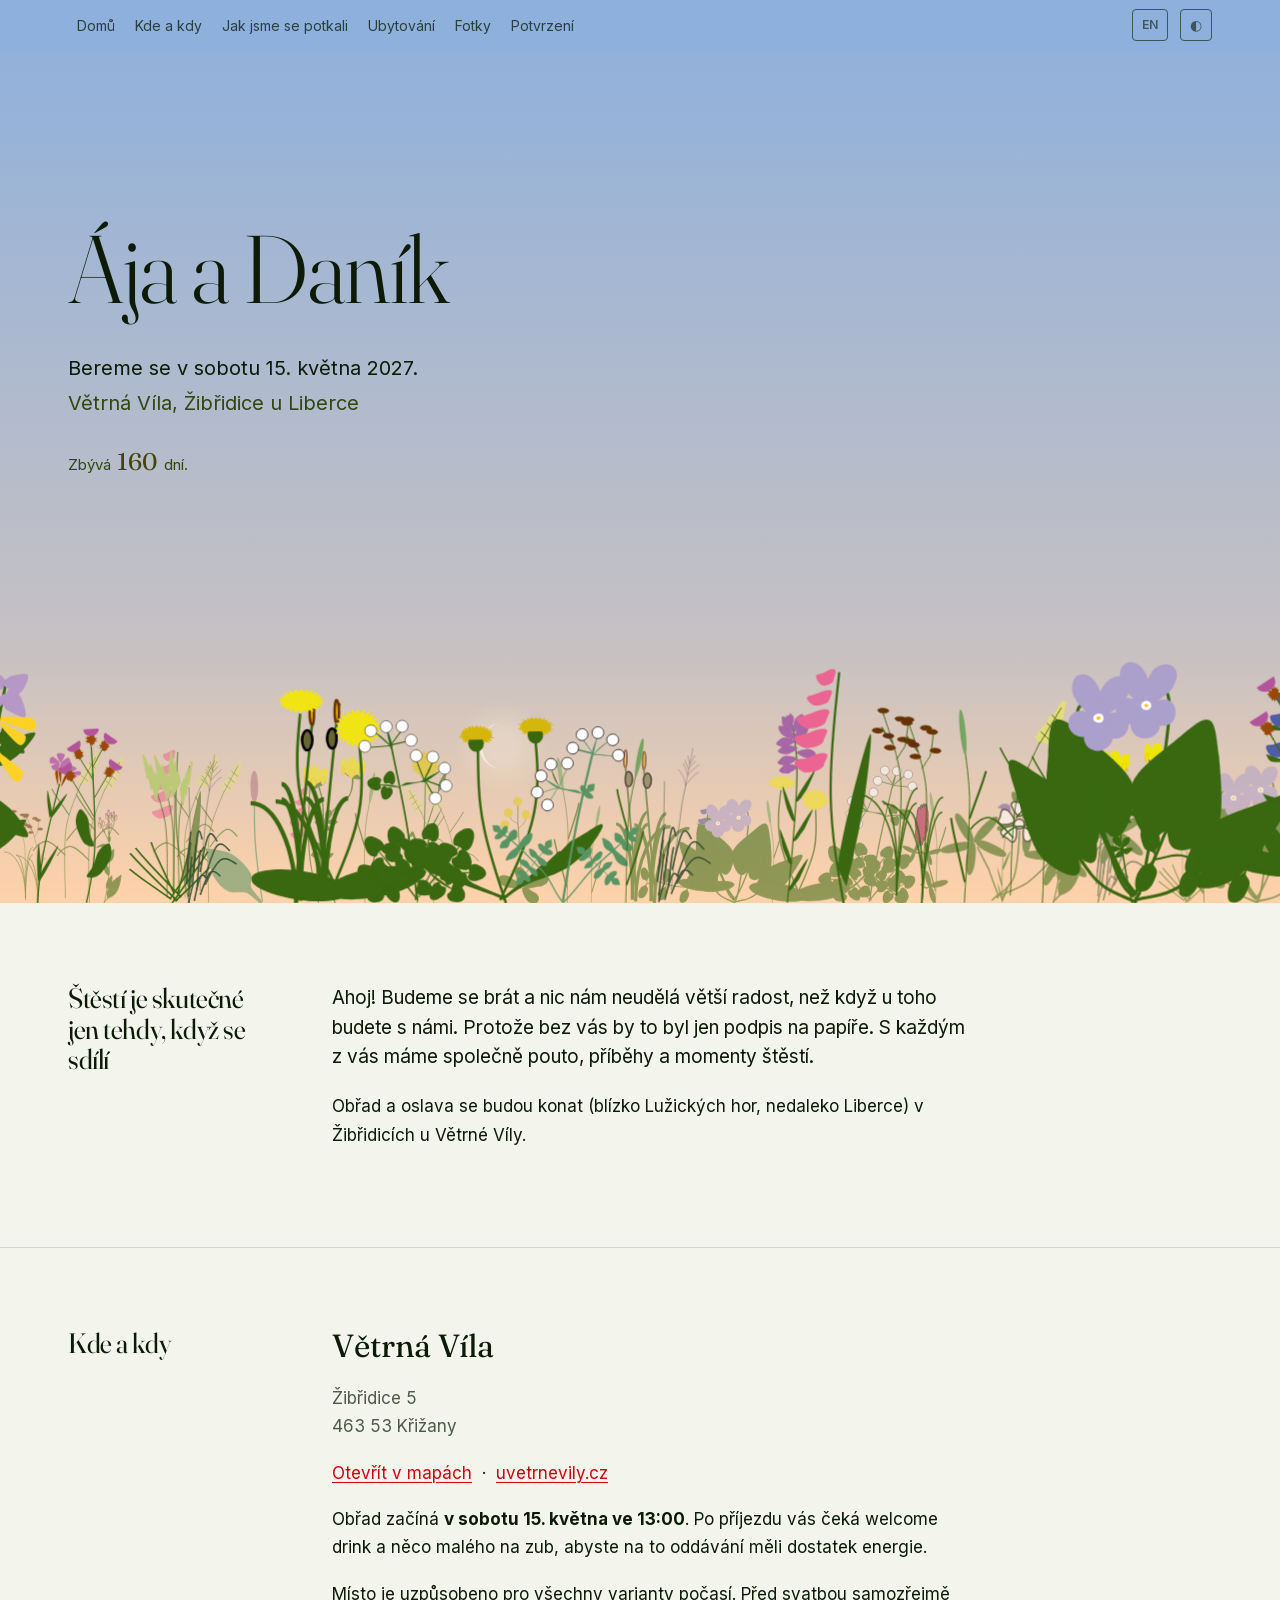
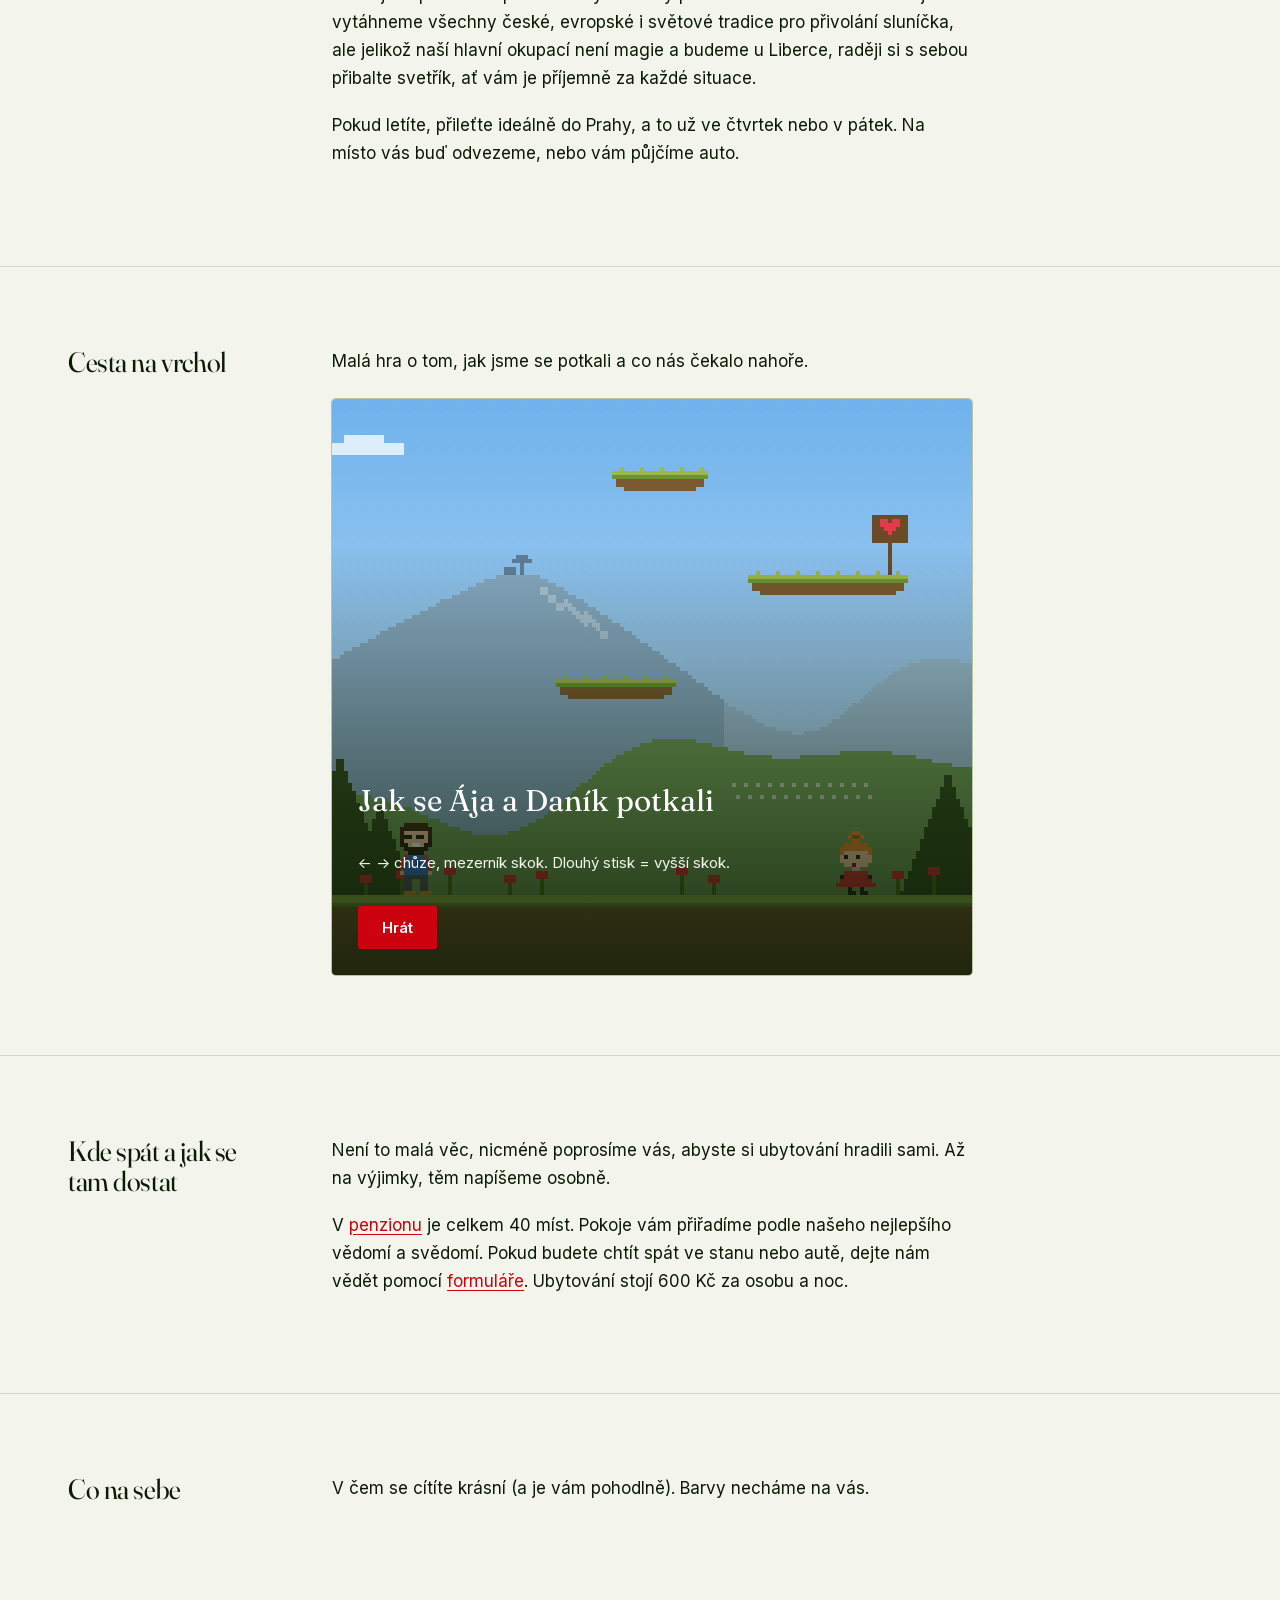
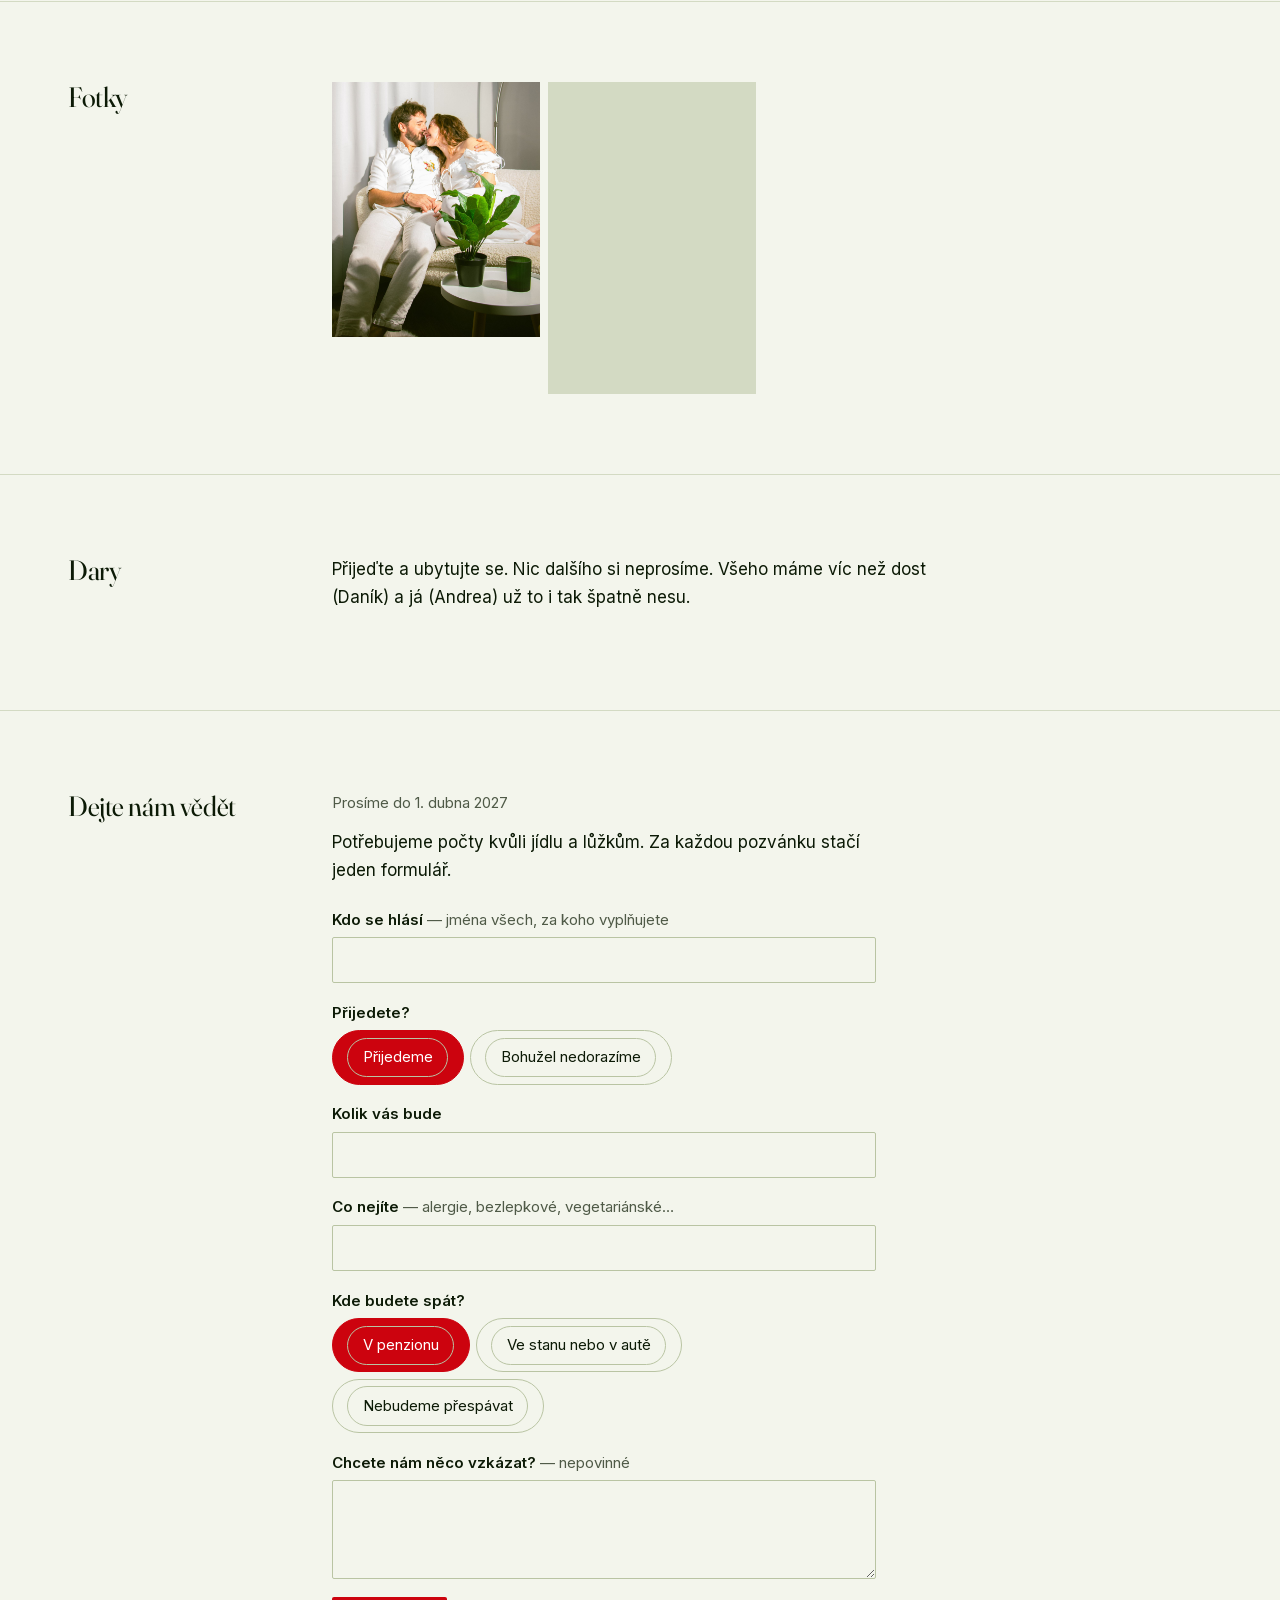
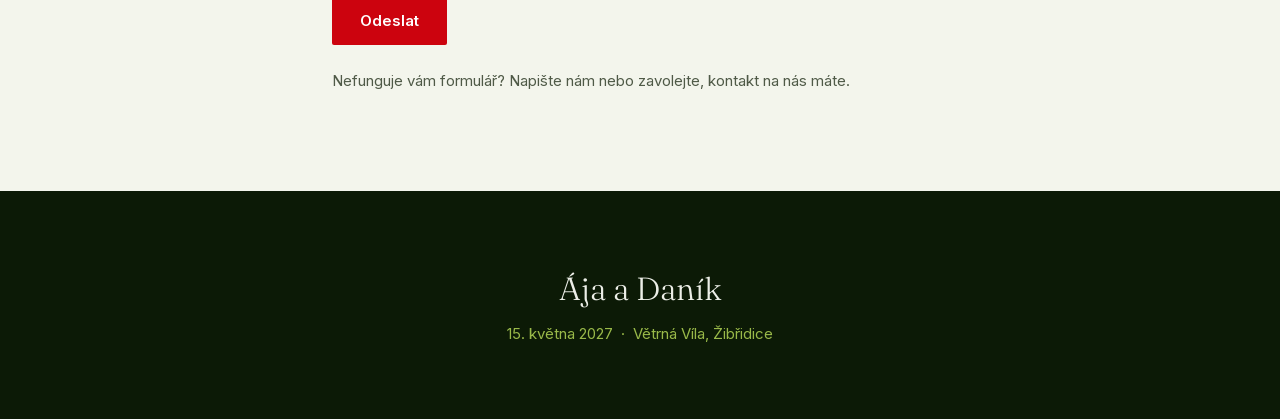
==== commit d51e98a0: "Fotky, termín potvrzení, kratší text o oblečení, bez sekce Kontakt - Galerie: dvě fotky (aja-danik-0" ====
--- a/index.html
+++ b/index.html
@@ -40,11 +40,10 @@
       <li><a href="#kde"><span class="jazyk-cs">Kde a kdy</span><span class="jazyk-en">When &amp; where</span></a></li>
       <li><a href="#hra"><span class="jazyk-cs">Jak jsme se potkali</span><span class="jazyk-en">How we met</span></a></li>
       <li><a href="#ubytovani"><span class="jazyk-cs">Ubytování</span><span class="jazyk-en">Where to stay</span></a></li>
-      <!-- Fotky a Program zatím schované (i sekce níž) — až budou, smazat hidden. -->
-      <li hidden><a href="#galerie"><span class="jazyk-cs">Fotky</span><span class="jazyk-en">Photos</span></a></li>
+      <!-- Program zatím schovaný (i sekce níž) — až bude, smazat hidden. -->
+      <li><a href="#galerie"><span class="jazyk-cs">Fotky</span><span class="jazyk-en">Photos</span></a></li>
       <li><a href="#potvrzeni"><span class="jazyk-cs">Potvrzení</span><span class="jazyk-en">RSVP</span></a></li>
       <li hidden><a href="#program"><span class="jazyk-cs">Program</span><span class="jazyk-en">Schedule</span></a></li>
-      <li><a href="#kontakt"><span class="jazyk-cs">Kontakt</span><span class="jazyk-en">Contact</span></a></li>
     </ul>
     <button class="prepinac prepinac-jazyk" type="button" data-jazyk-cil="en"
             aria-label="Switch to English">EN</button>
@@ -139,13 +138,12 @@
           Před svatbou samozřejmě vytáhneme všechny české, evropské i světové
           tradice pro přivolání sluníčka, ale jelikož naší hlavní okupací
           není magie a budeme u Liberce, raději si s sebou přibalte svetřík,
-          péřovku, deštník a pláštěnku, ať vám je příjemně za každé situace.</p>
+          ať vám je příjemně za každé situace.</p>
         <p class="jazyk-en">The venue is ready for any weather. Before the
           wedding we'll of course pull out every Czech, European, and world
           tradition for summoning the sun — but since magic isn't our main
           line of work and we'll be near Liberec, better pack a sweater,
-          a down jacket, an umbrella, and a raincoat, so you're comfortable
-          whatever happens.</p>
+          so you're comfortable whatever happens.</p>
 
         <p class="jazyk-cs">Pokud letíte, přileťte ideálně do Prahy, a to už
           ve čtvrtek nebo v pátek. Na místo vás buď odvezeme, nebo vám
@@ -246,8 +244,7 @@
   </section>
 
   <!-- ====================== FOTOGALERIE ====================== -->
-  <!-- Zatím schované — až budou fotky, smazat hidden (i u odkazu v navigaci). -->
-  <section class="sekce" id="galerie" hidden>
+  <section class="sekce" id="galerie">
     <div class="sekce-mrizka">
       <h2><span class="jazyk-cs">Fotky</span><span class="jazyk-en">Photos</span></h2>
       <div class="telo">
@@ -302,9 +299,8 @@
       <h2><span class="jazyk-cs">Dejte nám vědět</span><span class="jazyk-en">Let us know</span></h2>
       <div class="telo">
         <div class="potvrzeni">
-          <!-- DOPLNIT: termín (na obou jazykových verzích) -->
-          <p class="termin jazyk-cs">Prosíme do [DATUM]</p>
-          <p class="termin jazyk-en">Please reply by [DATUM]</p>
+          <p class="termin jazyk-cs">Prosíme do 1. dubna 2027</p>
+          <p class="termin jazyk-en">Please reply by April 1, 2027</p>
           <p class="jazyk-cs">Potřebujeme počty kvůli jídlu a lůžkům.
             Za každou pozvánku stačí jeden formulář.</p>
           <p class="jazyk-en">We need numbers for food and beds.
@@ -391,17 +387,16 @@
 
           <div class="dekujeme" id="rsvp-dekujeme" hidden>
             <h3><span class="jazyk-cs">Děkujeme, máme to.</span><span class="jazyk-en">Thanks, got it.</span></h3>
-            <p class="jazyk-cs">Kdybyste potřebovali cokoli změnit, napište
-              nám — kontakty jsou níž.</p>
-            <p class="jazyk-en">If you need to change anything, just
-              message us — contacts are below.</p>
+            <p class="jazyk-cs">Kdybyste potřebovali cokoli změnit, ozvěte
+              se nám.</p>
+            <p class="jazyk-en">If you need to change anything, just let
+              us know.</p>
           </div>
 
-          <!-- DOPLNIT: e-mail (na obou jazykových verzích) -->
-          <p class="jinak jazyk-cs">Nefunguje vám formulář? Napište na
-            <a href="mailto:[EMAIL]">[EMAIL]</a> nebo zavolejte, kontakty jsou níž.</p>
-          <p class="jinak jazyk-en">Form not working? Email
-            <a href="mailto:[EMAIL]">[EMAIL]</a> or call, contacts are below.</p>
+          <p class="jinak jazyk-cs">Nefunguje vám formulář? Napište nám nebo
+            zavolejte, kontakt na nás máte.</p>
+          <p class="jinak jazyk-en">Form not working? Message or call us —
+            you have our contact.</p>
         </div>
       </div>
     </div>
@@ -478,36 +473,6 @@
             <p class="jazyk-en">Breakfast for overnight guests from nine.</p>
           </dd>
         </dl>
-      </div>
-    </div>
-  </section>
-
-  <!-- ====================== KONTAKT ====================== -->
-  <section class="sekce" id="kontakt">
-    <div class="sekce-mrizka">
-      <h2><span class="jazyk-cs">Kontakt</span><span class="jazyk-en">Contact</span></h2>
-      <div class="telo">
-        <p class="jazyk-cs">Ptejte se na cokoli, i na hlouposti. Odepíšeme.</p>
-        <p class="jazyk-en">Ask us anything, even silly questions. We'll reply.</p>
-        <!-- DOPLNIT: jména, telefony, e-maily -->
-        <div class="kontakty">
-          <div>
-            <p class="jmeno">[JMÉNO]</p>
-            <a href="tel:[TELEFON]">[TELEFON]</a>
-            <a href="mailto:[EMAIL]">[EMAIL]</a>
-          </div>
-          <div>
-            <p class="jmeno">[JMÉNO]</p>
-            <a href="tel:[TELEFON]">[TELEFON]</a>
-            <a href="mailto:[EMAIL]">[EMAIL]</a>
-          </div>
-          <div>
-            <p class="jmeno">[JMÉNO]</p>
-            <a href="tel:[TELEFON]">[TELEFON]</a>
-            <p class="tlumene jazyk-cs" style="font-size:.875rem">Svědek, na místě celý den</p>
-            <p class="tlumene jazyk-en" style="font-size:.875rem">Witness, on site all day</p>
-          </div>
-        </div>
       </div>
     </div>
   </section>
--- a/assets/style.css
+++ b/assets/style.css
@@ -879,22 +879,6 @@
   font-size: 0.9375rem;
   color: var(--text-tlumeny);
 }
-
-/* Kontakty */
-
-.kontakty {
-  display: grid;
-  gap: 1.5rem;
-}
-@media (min-width: 42rem) {
-  .kontakty { grid-template-columns: repeat(3, minmax(0, 1fr)); }
-}
-.kontakty .jmeno {
-  font-family: var(--display);
-  font-size: 1.25rem;
-  margin-bottom: 0.2rem;
-}
-.kontakty a { display: block; font-size: 0.9375rem; }
 
 /* Patička */
 
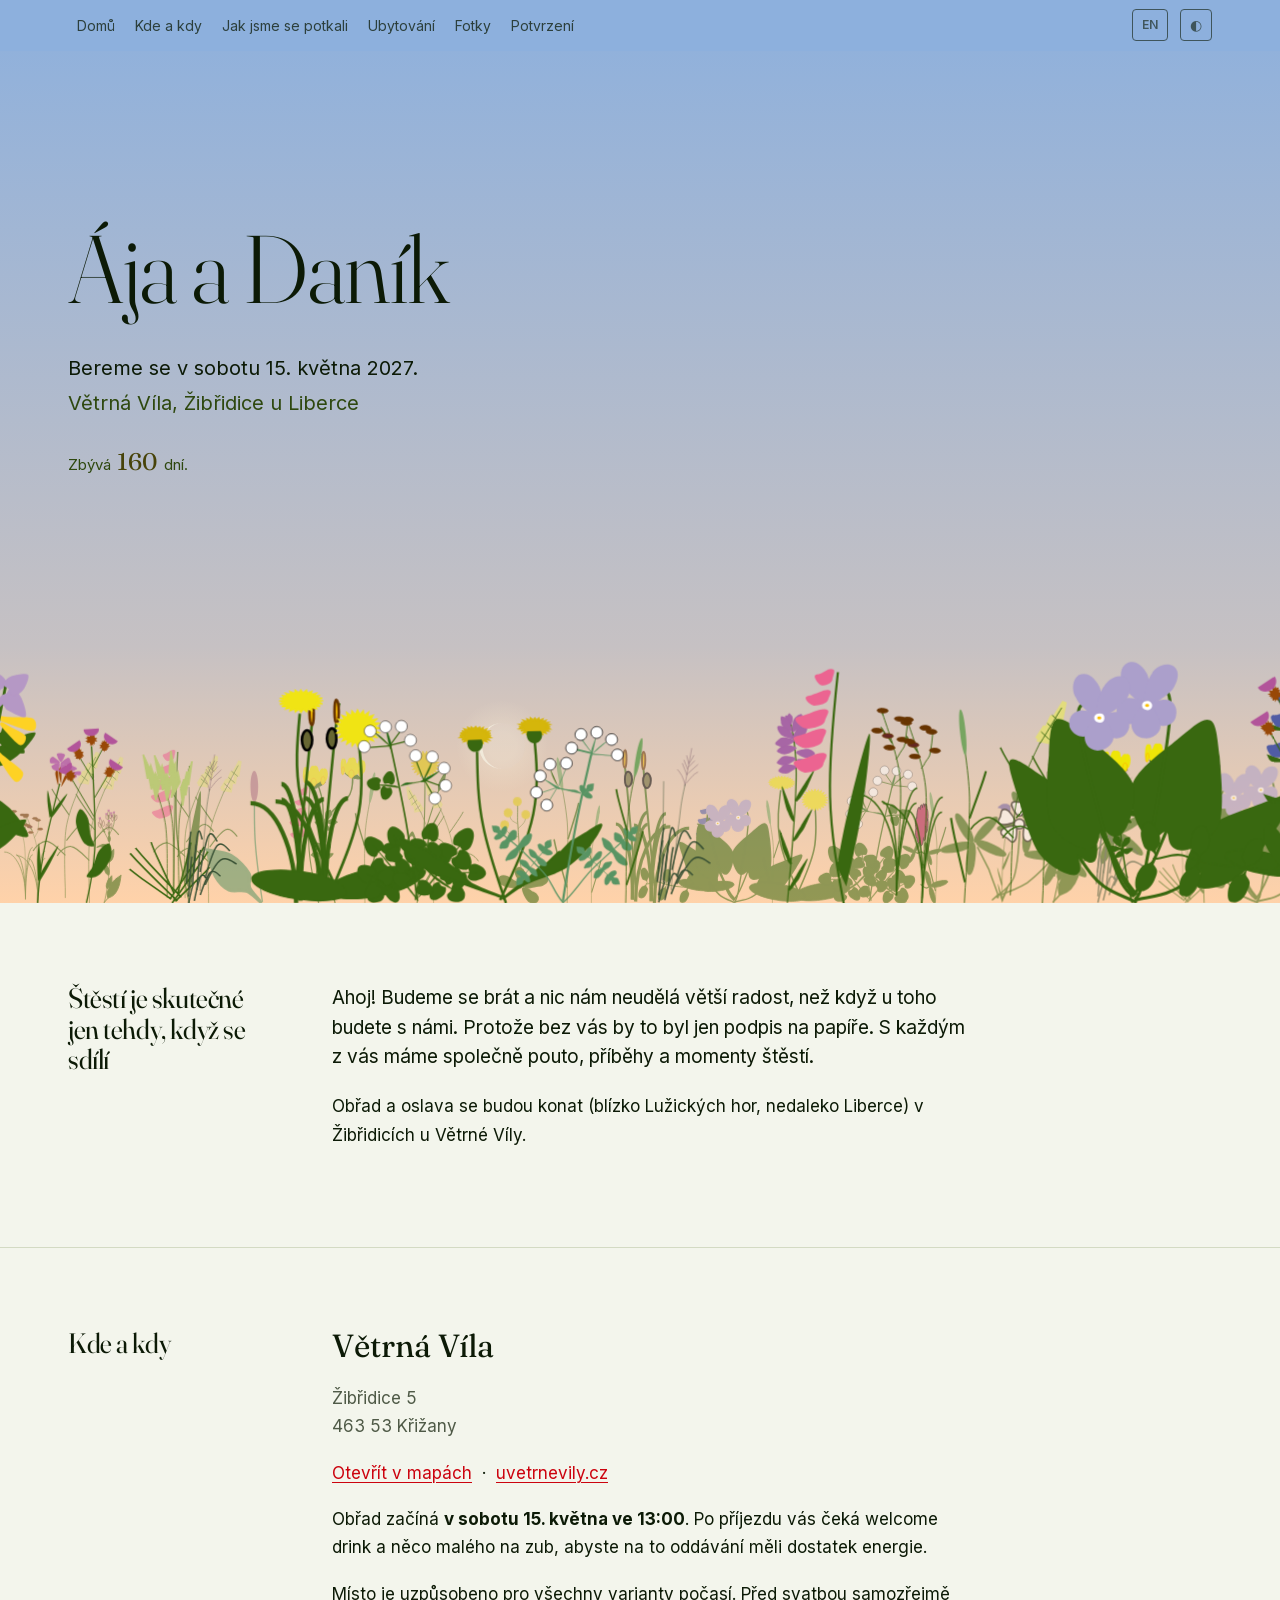
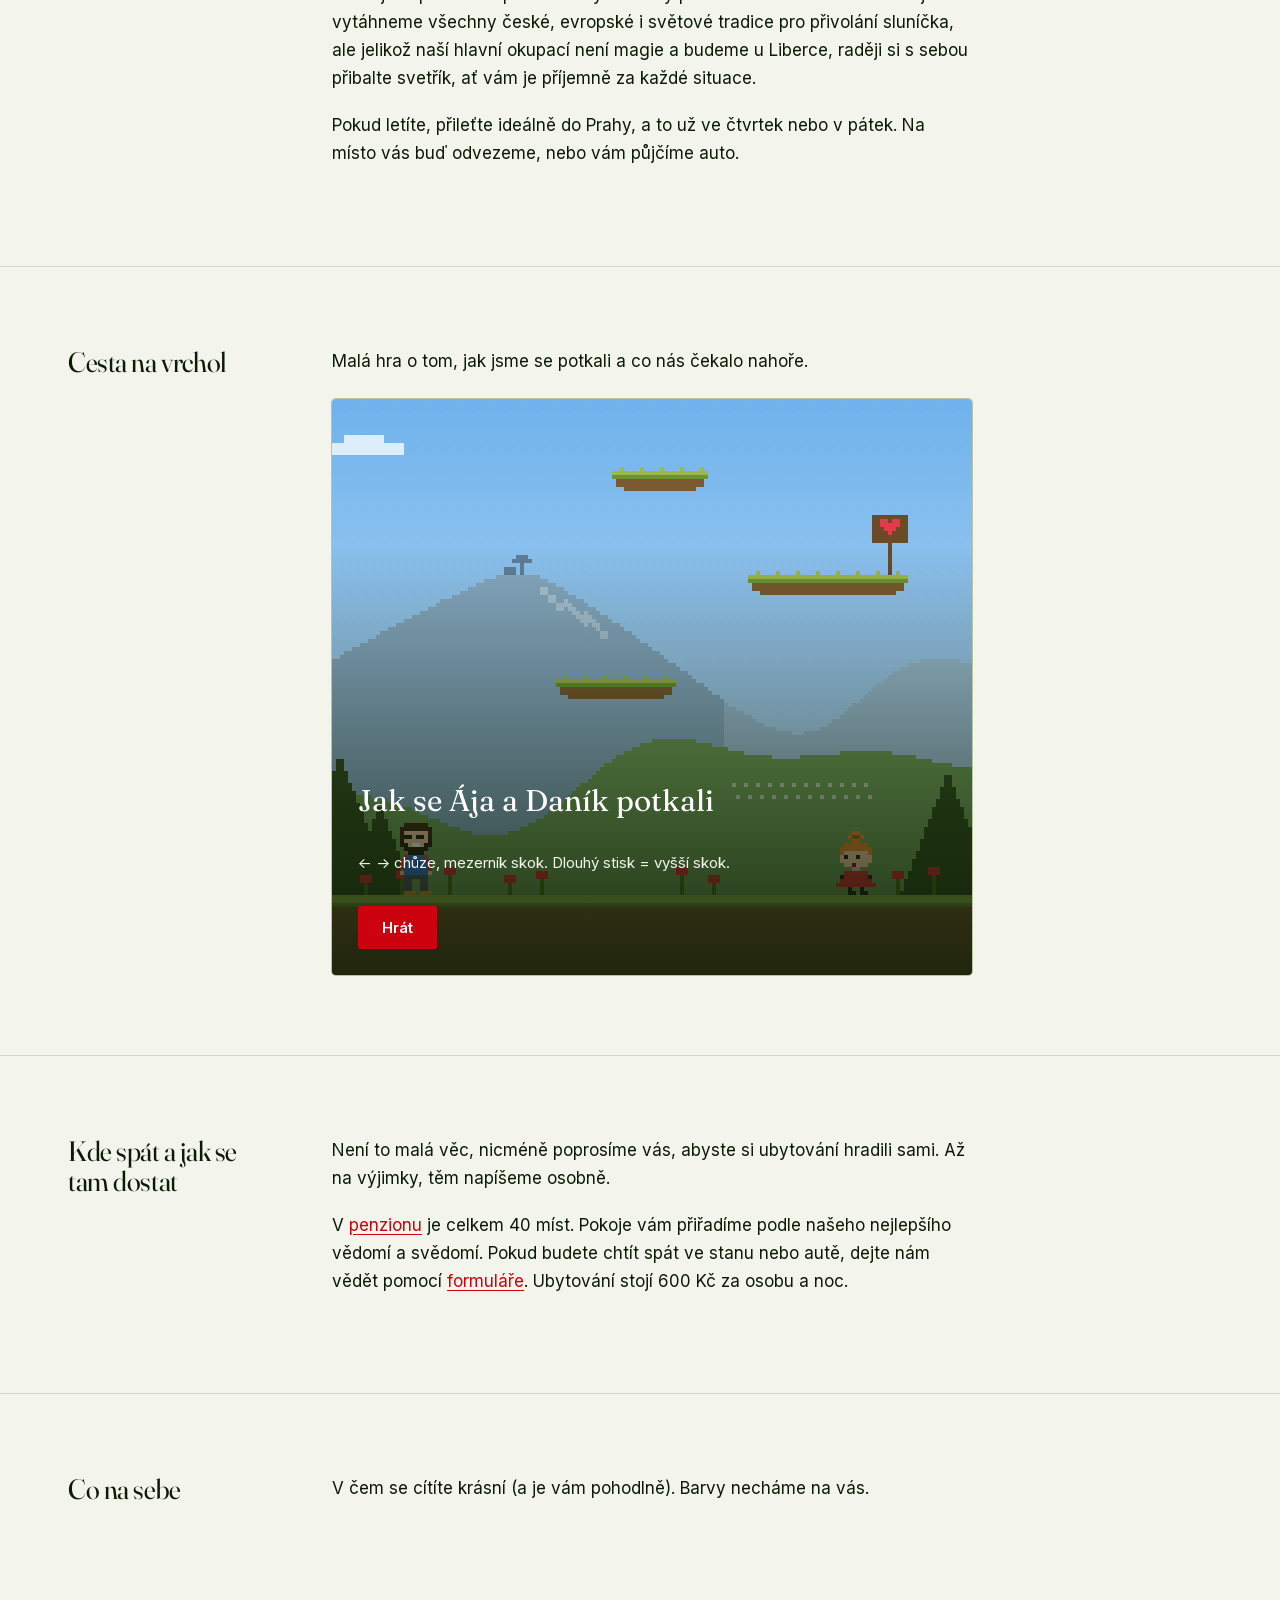
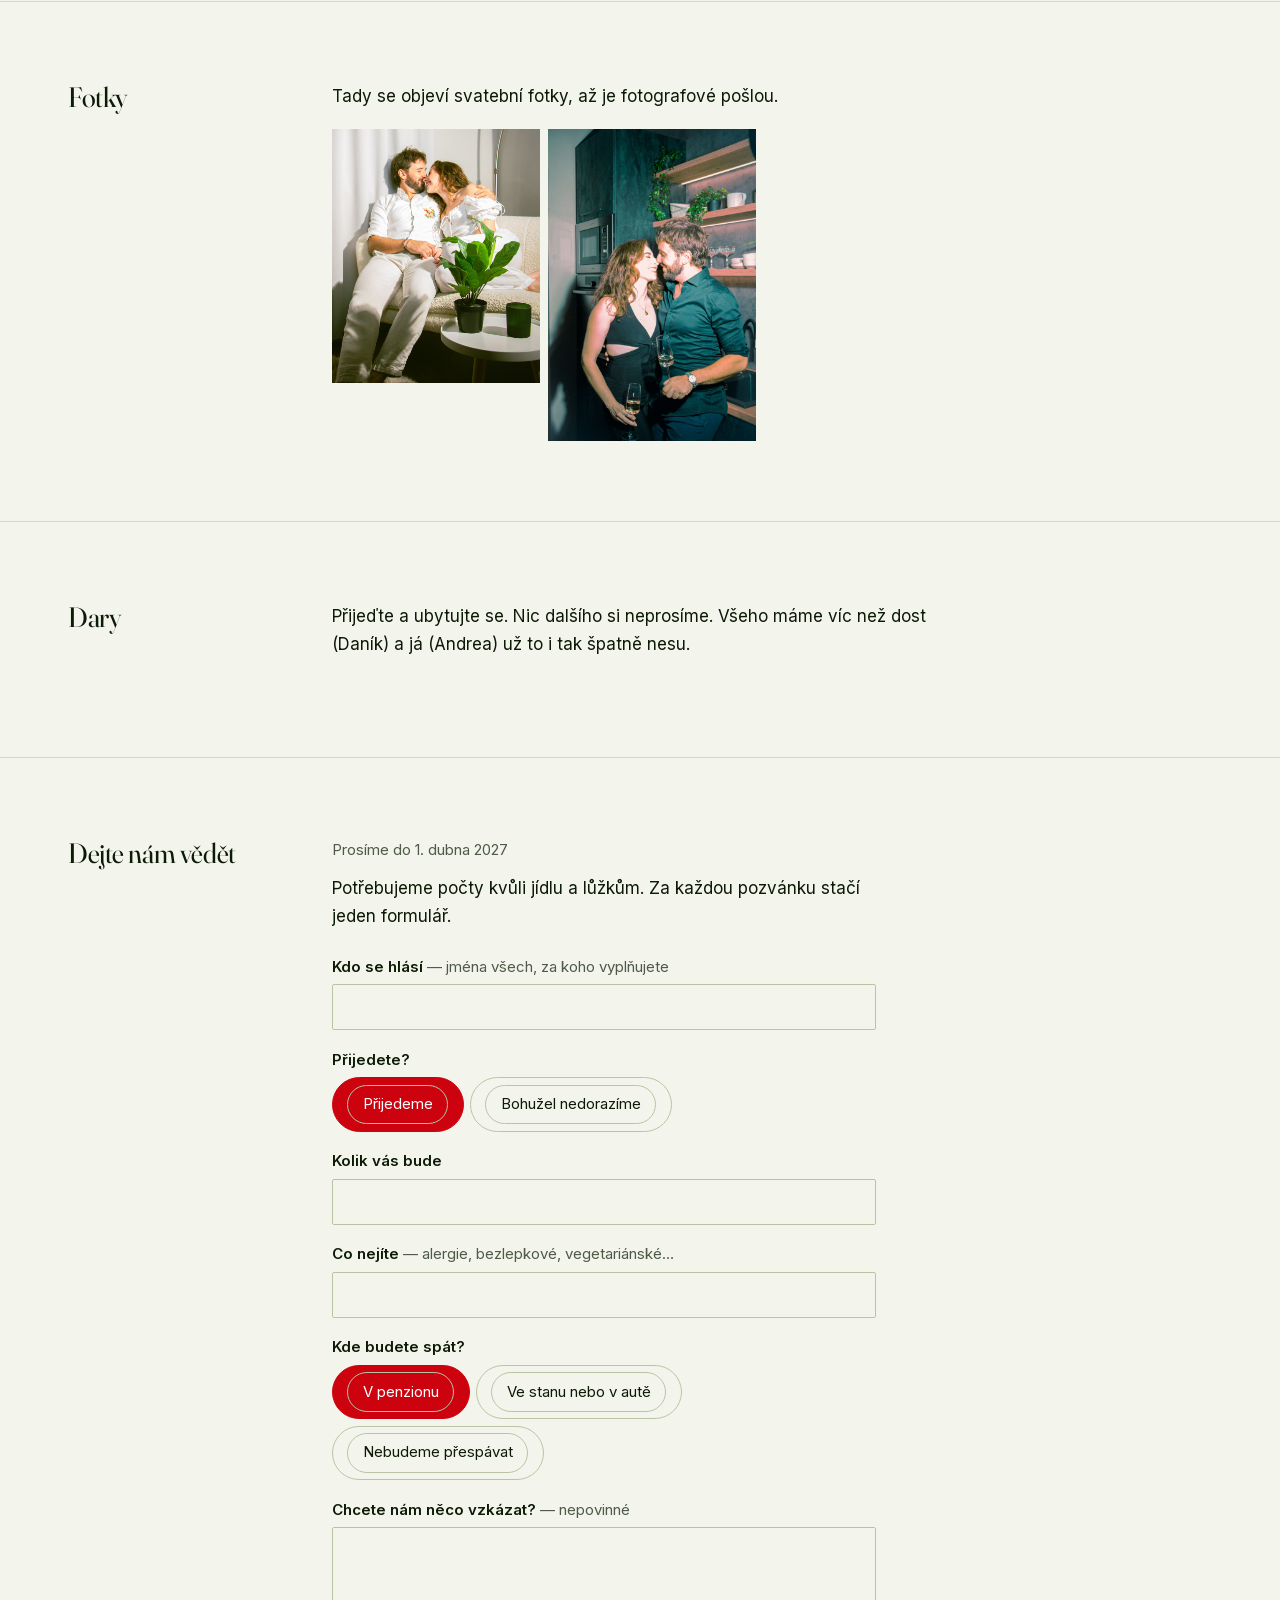
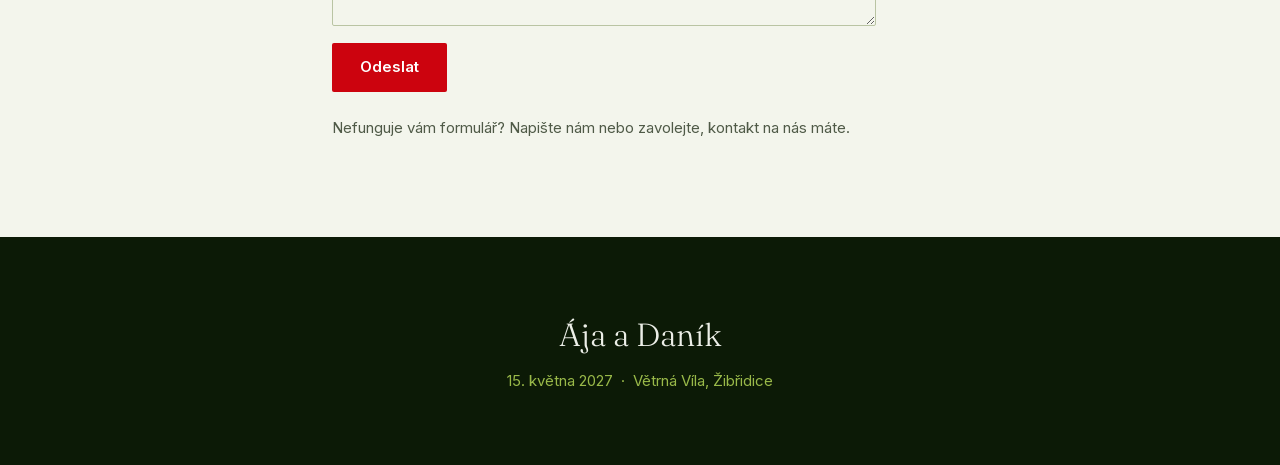
==== commit fc8a5969: "Vyplašení vlaštovek kliknutím, text nad fotkami - Vlaštovky: klik nebo ťuknutí do 40 px od vlaštovky" ====
--- a/index.html
+++ b/index.html
@@ -248,6 +248,11 @@
     <div class="sekce-mrizka">
       <h2><span class="jazyk-cs">Fotky</span><span class="jazyk-en">Photos</span></h2>
       <div class="telo">
+        <p class="jazyk-cs">Tady se objeví svatební fotky, až je fotografové
+          pošlou.</p>
+        <p class="jazyk-en">Wedding photos will appear here once the
+          photographers send them.</p>
+
         <!-- Plní se ze seznamu v assets/gallery.js. Prázdný seznam = hláška níž. -->
         <div class="galerie" id="galerie-mrizka" hidden></div>
 
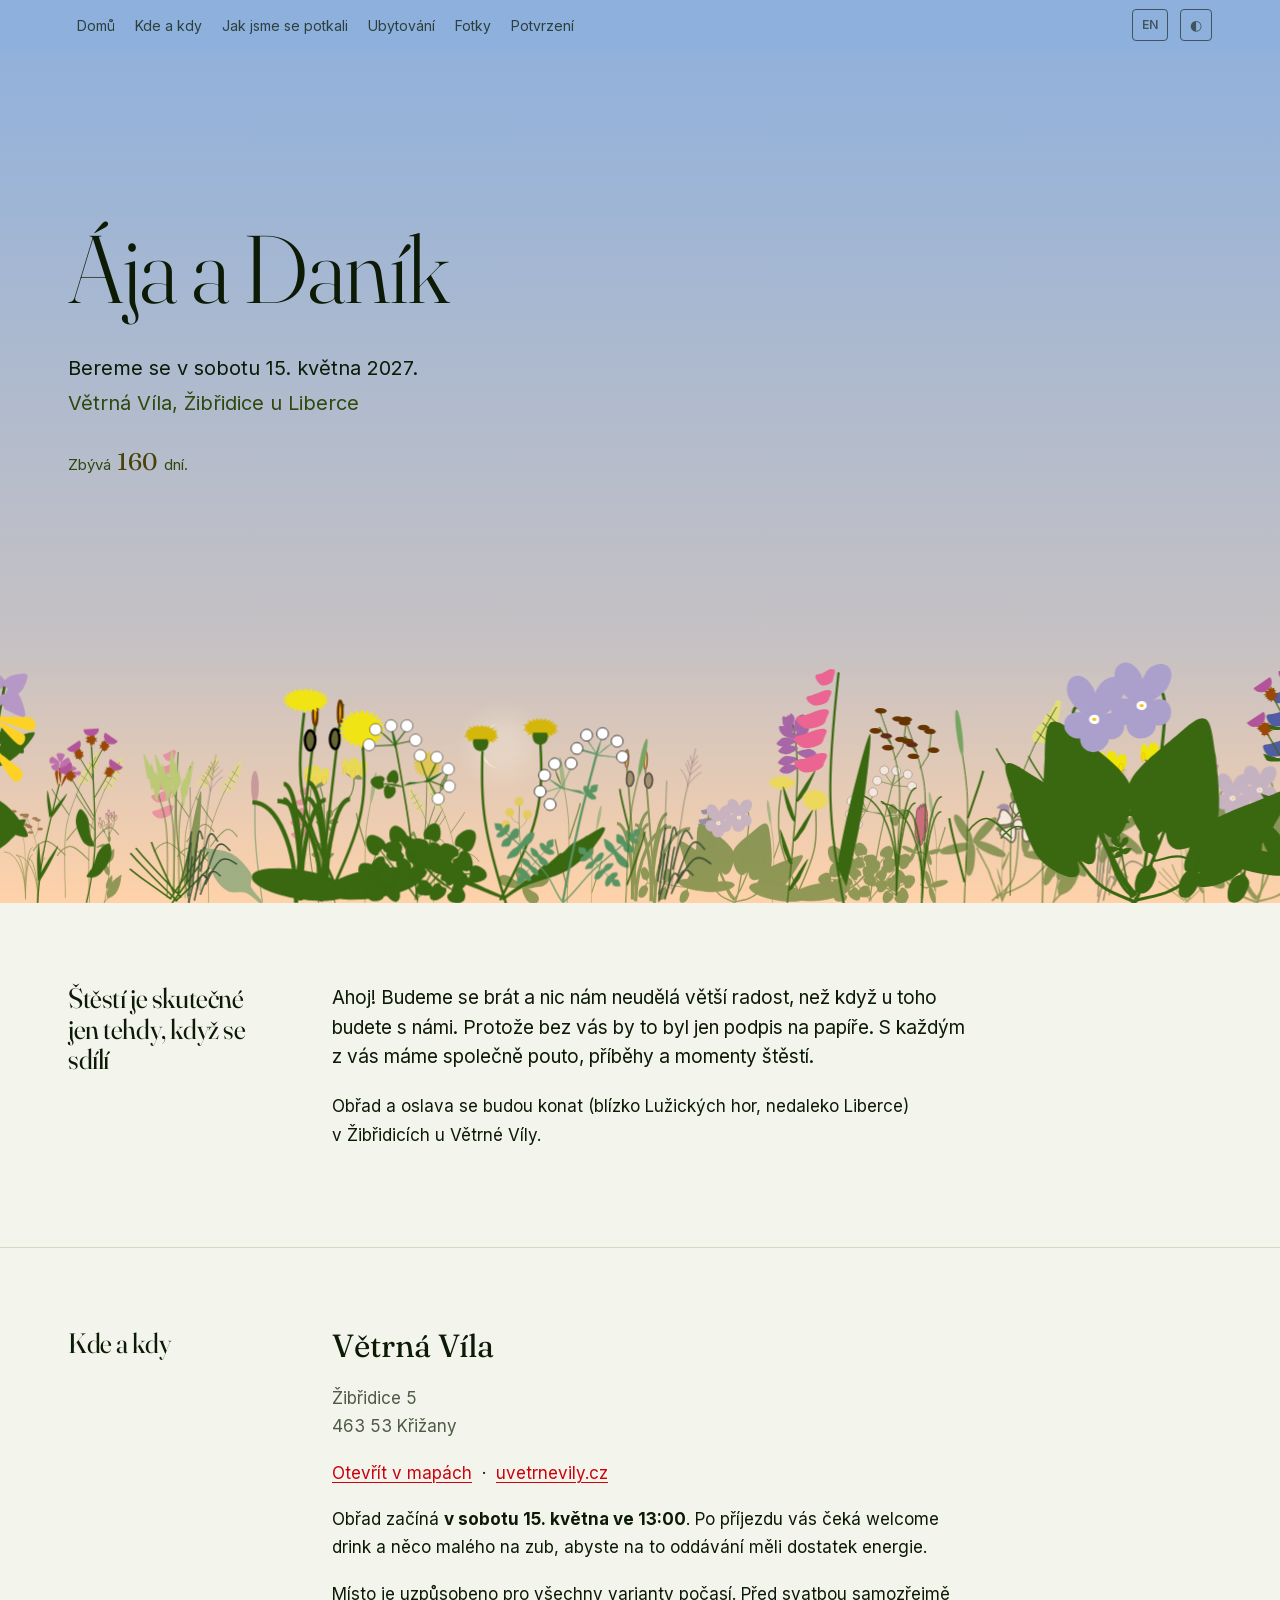
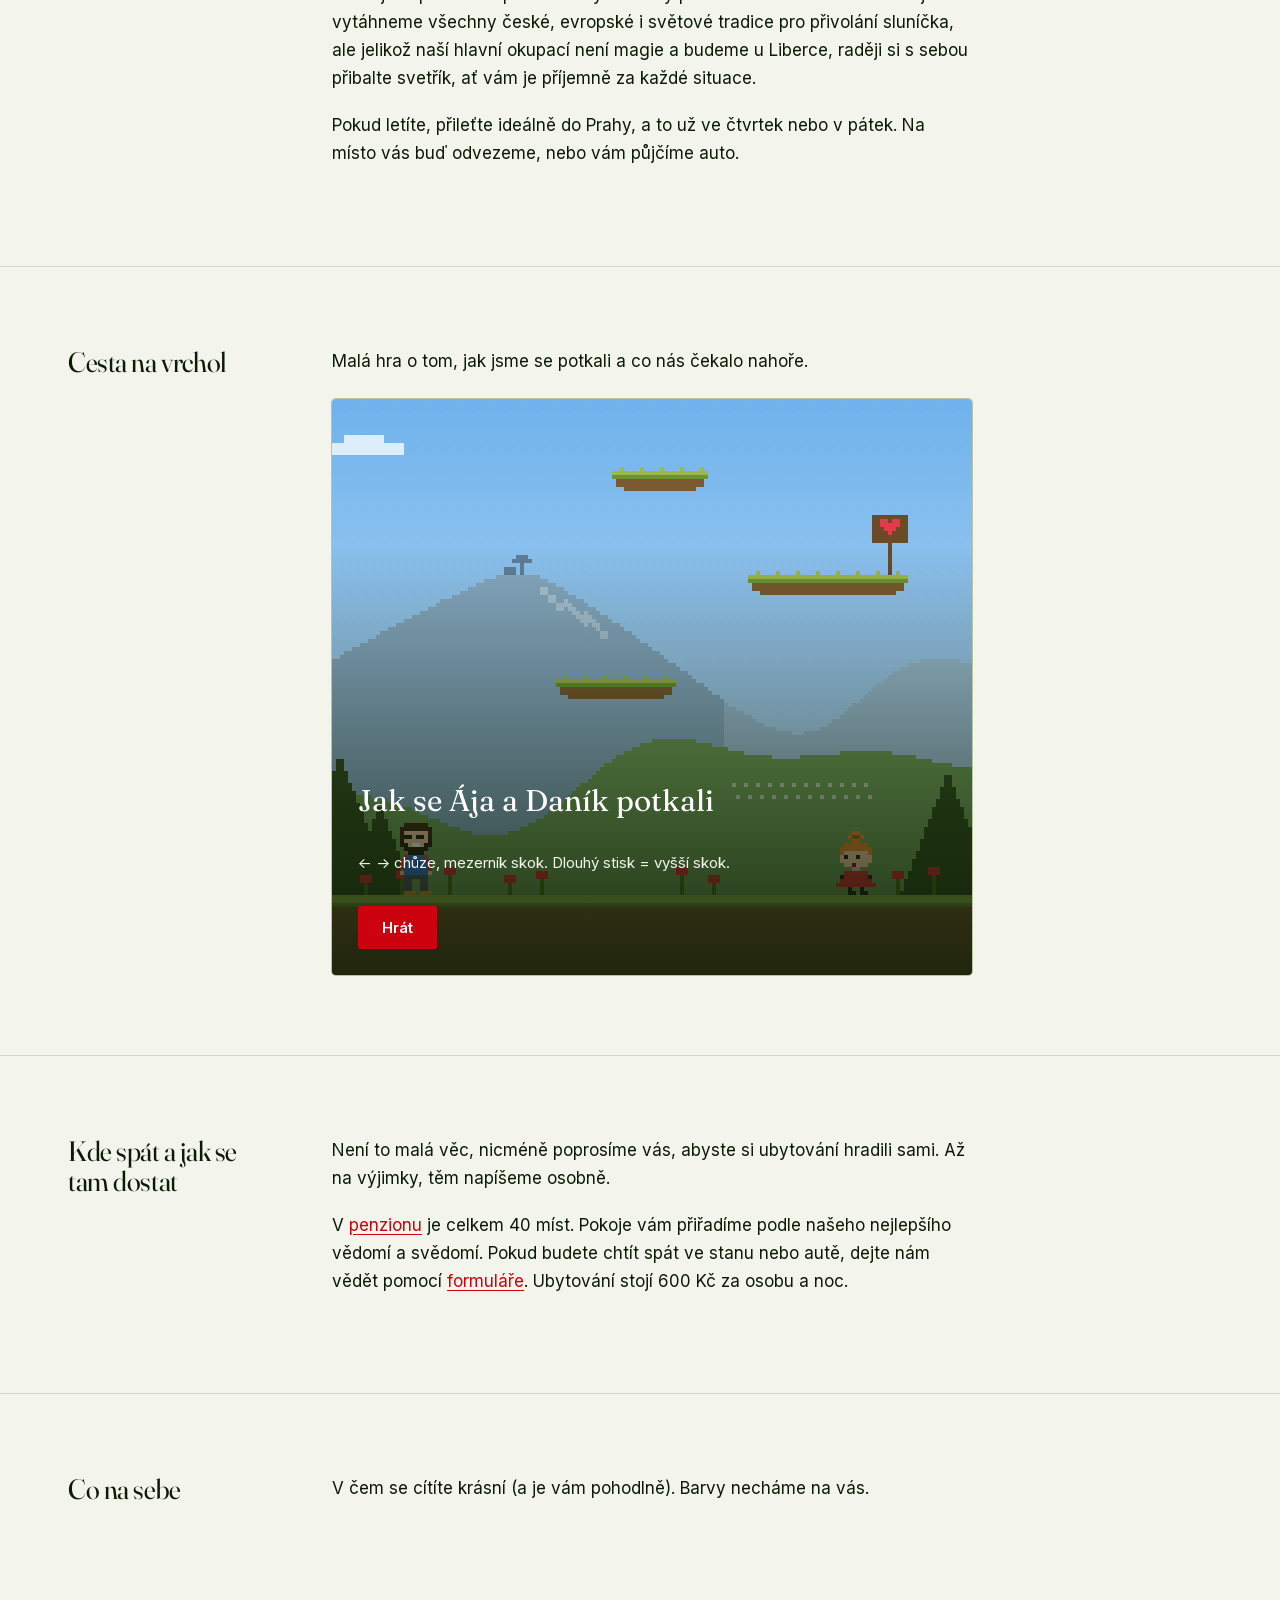
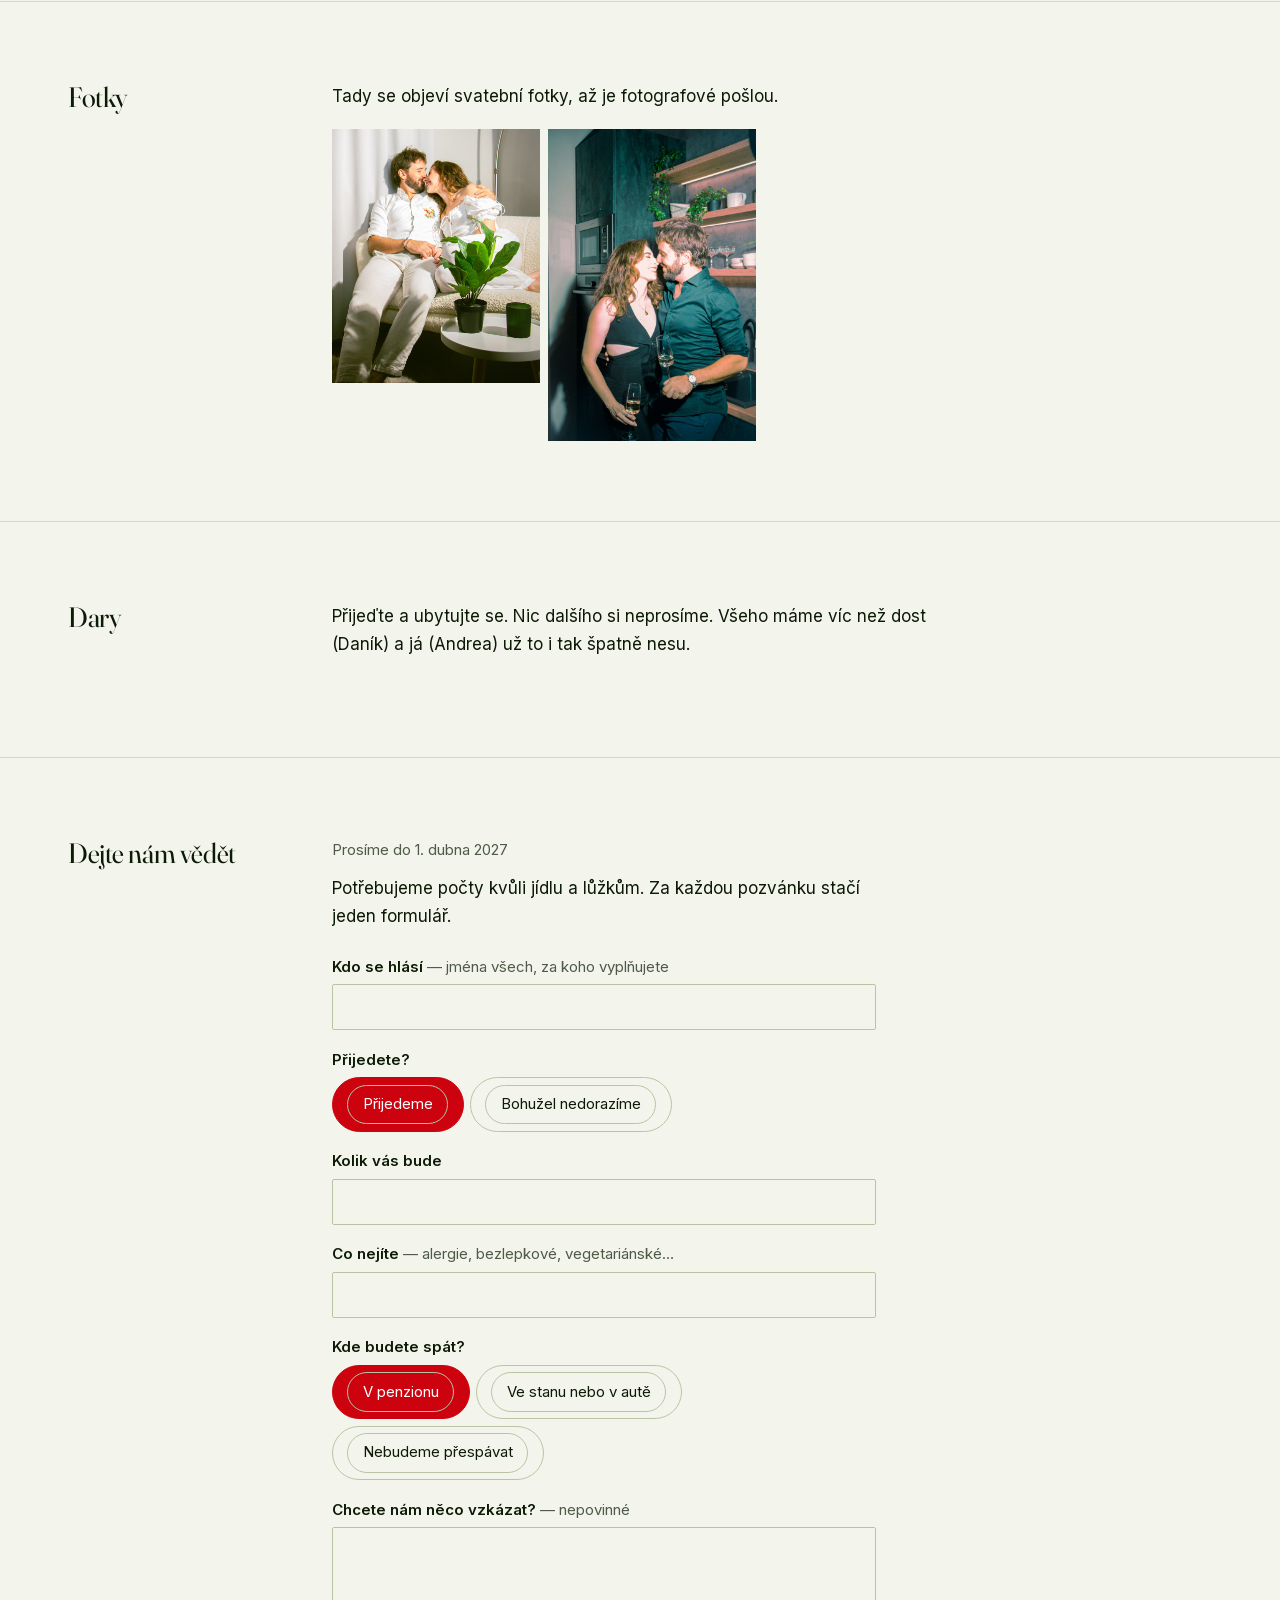
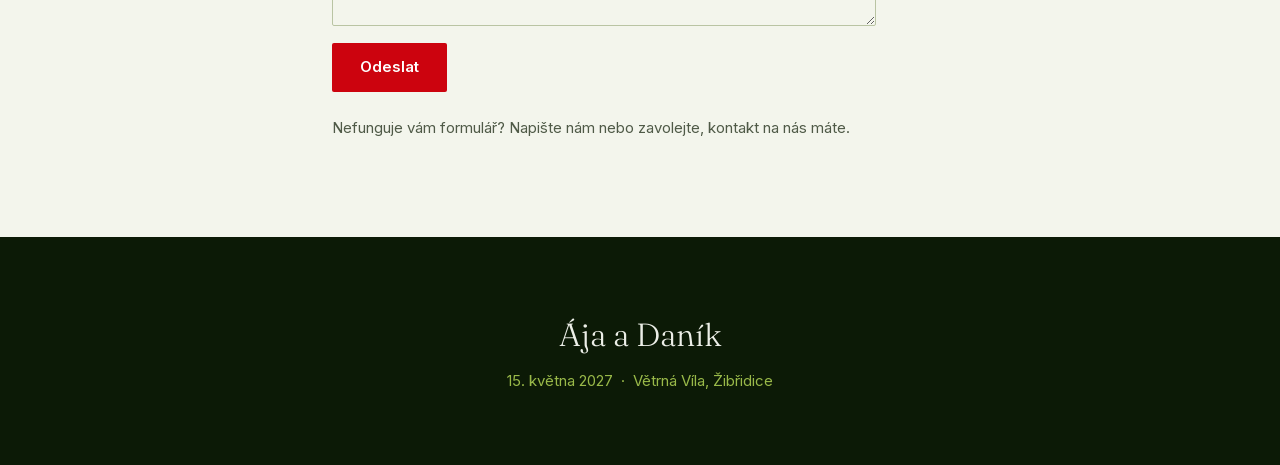
==== commit b56a8474: "Nezlomitelné mezery podle české typografie Řádek nekončí jednopísmenným slovem: nezlomitelná mezera " ====
--- a/index.html
+++ b/index.html
@@ -4,7 +4,7 @@
 <meta charset="utf-8">
 <meta name="viewport" content="width=device-width, initial-scale=1">
 
-<title>Ája a Daník — svatba u Větrné Víly</title>
+<title>Ája a&nbsp;Daník — svatba u&nbsp;Větrné Víly</title>
 <meta name="description" content="Bereme se 15. května 2027 u Větrné Víly v Žibřidicích, nedaleko Liberce. Kdy dorazit, kde přespat a jak se tam dostat.">
 <meta name="robots" content="noindex">
 <meta property="og:title" content="Ája a Daník — svatba u Větrné Víly">
@@ -37,7 +37,7 @@
   <div class="nav-vnitrek">
     <ul class="nav-odkazy">
       <li><a href="#proc"><span class="jazyk-cs">Domů</span><span class="jazyk-en">Home</span></a></li>
-      <li><a href="#kde"><span class="jazyk-cs">Kde a kdy</span><span class="jazyk-en">When &amp; where</span></a></li>
+      <li><a href="#kde"><span class="jazyk-cs">Kde a&nbsp;kdy</span><span class="jazyk-en">When &amp; where</span></a></li>
       <li><a href="#hra"><span class="jazyk-cs">Jak jsme se potkali</span><span class="jazyk-en">How we met</span></a></li>
       <li><a href="#ubytovani"><span class="jazyk-cs">Ubytování</span><span class="jazyk-en">Where to stay</span></a></li>
       <!-- Program zatím schovaný (i sekce níž) — až bude, smazat hidden. -->
@@ -56,9 +56,9 @@
     <h1>Ája <span class="jazyk-cs">a</span><span class="jazyk-en">and</span> Daník</h1>
 
     <p class="hero-udaje">
-      <span class="jazyk-cs">Bereme se v sobotu 15. května 2027.</span>
+      <span class="jazyk-cs">Bereme se v&nbsp;sobotu 15.&nbsp;května 2027.</span>
       <span class="jazyk-en">We're getting married on Saturday, May 15, 2027.</span>
-      <span class="misto"><span class="jazyk-cs">Větrná Víla, Žibřidice u Liberce</span><span class="jazyk-en">Větrná Víla, Žibřidice near Liberec</span></span>
+      <span class="misto"><span class="jazyk-cs">Větrná Víla, Žibřidice u&nbsp;Liberce</span><span class="jazyk-en">Větrná Víla, Žibřidice near Liberec</span></span>
     </p>
 
     <!-- Text se mění podle data (assets/main.js): víc než 14 dní,
@@ -94,17 +94,17 @@
     <div class="sekce-mrizka">
       <h2><span class="jazyk-cs">Štěstí je skutečné jen tehdy, když se sdílí</span><span class="jazyk-en">Happiness is only real when it's shared</span></h2>
       <div class="telo">
-        <p class="uvodni jazyk-cs">Ahoj! Budeme se brát a nic nám neudělá větší
-          radost, než když u toho budete s námi. Protože bez vás by to byl
-          jen podpis na papíře. S každým z vás máme společně pouto, příběhy
-          a momenty štěstí.</p>
+        <p class="uvodni jazyk-cs">Ahoj! Budeme se brát a&nbsp;nic nám neudělá větší
+          radost, než když u&nbsp;toho budete s&nbsp;námi. Protože bez vás by to byl
+          jen podpis na papíře. S&nbsp;každým z&nbsp;vás máme společně pouto, příběhy
+          a&nbsp;momenty štěstí.</p>
         <p class="uvodni jazyk-en">Hi! We're getting married, and nothing
           would make us happier than having you there with us. Because
-          without you it would just be a signature on paper. With each of
-          you we share a bond, stories, and moments of happiness.</p>
-
-        <p class="jazyk-cs">Obřad a oslava se budou konat (blízko Lužických
-          hor, nedaleko Liberce) v Žibřidicích u Větrné Víly.</p>
+          without you it would just be a&nbsp;signature on paper. With each of
+          you we share a&nbsp;bond, stories, and moments of happiness.</p>
+
+        <p class="jazyk-cs">Obřad a&nbsp;oslava se budou konat (blízko Lužických
+          hor, nedaleko Liberce) v&nbsp;Žibřidicích u&nbsp;Větrné Víly.</p>
         <p class="jazyk-en">The ceremony and the celebration will take place
           (close to the Lusatian Mountains, not far from Liberec) at Větrná
           Víla in Žibřidice.</p>
@@ -115,42 +115,42 @@
   <!-- ====================== KDE A KDY ====================== -->
   <section class="sekce" id="kde">
     <div class="sekce-mrizka">
-      <h2><span class="jazyk-cs">Kde a kdy</span><span class="jazyk-en">When &amp; where</span></h2>
+      <h2><span class="jazyk-cs">Kde a&nbsp;kdy</span><span class="jazyk-en">When &amp; where</span></h2>
       <div class="telo">
         <p class="misto-nazev">Větrná Víla</p>
         <address class="adresa">Žibřidice 5<br>463 53 Křižany</address>
-        <p class="jazyk-cs"><a href="https://mapy.com/s/fohakopako" target="_blank" rel="noopener">Otevřít v mapách</a>
+        <p class="jazyk-cs"><a href="https://mapy.com/s/fohakopako" target="_blank" rel="noopener">Otevřít v&nbsp;mapách</a>
           &nbsp;·&nbsp;
           <a href="https://www.uvetrnevily.cz/" target="_blank" rel="noopener">uvetrnevily.cz</a></p>
         <p class="jazyk-en"><a href="https://mapy.com/s/fohakopako" target="_blank" rel="noopener">Open in maps</a>
           &nbsp;·&nbsp;
           <a href="https://www.uvetrnevily.cz/" target="_blank" rel="noopener">uvetrnevily.cz</a></p>
 
-        <p class="jazyk-cs">Obřad začíná <strong>v sobotu 15. května ve 13:00</strong>.
-          Po příjezdu vás čeká welcome drink a něco malého na zub, abyste
+        <p class="jazyk-cs">Obřad začíná <strong>v&nbsp;sobotu 15.&nbsp;května ve 13:00</strong>.
+          Po příjezdu vás čeká welcome drink a&nbsp;něco malého na zub, abyste
           na to oddávání měli dostatek energie.</p>
         <p class="jazyk-en">The ceremony begins <strong>on Saturday, May 15
-          at 1:00 PM</strong>. When you arrive, a welcome drink and a little
+          at 1:00 PM</strong>. When you arrive, a&nbsp;welcome drink and a&nbsp;little
           something to eat will be waiting, so you have enough energy for
           the wedding.</p>
 
         <p class="jazyk-cs">Místo je uzpůsobeno pro všechny varianty počasí.
-          Před svatbou samozřejmě vytáhneme všechny české, evropské i světové
+          Před svatbou samozřejmě vytáhneme všechny české, evropské i&nbsp;světové
           tradice pro přivolání sluníčka, ale jelikož naší hlavní okupací
-          není magie a budeme u Liberce, raději si s sebou přibalte svetřík,
+          není magie a&nbsp;budeme u&nbsp;Liberce, raději si s&nbsp;sebou přibalte svetřík,
           ať vám je příjemně za každé situace.</p>
         <p class="jazyk-en">The venue is ready for any weather. Before the
           wedding we'll of course pull out every Czech, European, and world
           tradition for summoning the sun — but since magic isn't our main
-          line of work and we'll be near Liberec, better pack a sweater,
+          line of work and we'll be near Liberec, better pack a&nbsp;sweater,
           so you're comfortable whatever happens.</p>
 
-        <p class="jazyk-cs">Pokud letíte, přileťte ideálně do Prahy, a to už
-          ve čtvrtek nebo v pátek. Na místo vás buď odvezeme, nebo vám
+        <p class="jazyk-cs">Pokud letíte, přileťte ideálně do Prahy, a&nbsp;to už
+          ve čtvrtek nebo v&nbsp;pátek. Na místo vás buď odvezeme, nebo vám
           půjčíme auto.</p>
         <p class="jazyk-en">If you're flying, ideally fly into Prague, already
           on Thursday or Friday. We'll either drive you to the venue or lend
-          you a car.</p>
+          you a&nbsp;car.</p>
       </div>
     </div>
   </section>
@@ -162,8 +162,8 @@
     <div class="sekce-mrizka">
       <h2><span class="jazyk-cs">Cesta na vrchol</span><span class="jazyk-en">The way up</span></h2>
       <div class="telo">
-        <p class="jazyk-cs">Malá hra o tom, jak jsme se potkali a co nás čekalo nahoře.</p>
-        <p class="jazyk-en">A little game about how we met and what was waiting for us at the top.</p>
+        <p class="jazyk-cs">Malá hra o&nbsp;tom, jak jsme se potkali a&nbsp;co nás čekalo nahoře.</p>
+        <p class="jazyk-en">A&nbsp;little game about how we met and what was waiting for us at the top.</p>
         <p class="hra-chyba tlumene" hidden>
           <span class="jazyk-cs">Hru se nepodařilo načíst — zkuste stránku obnovit.</span>
           <span class="jazyk-en">The game failed to load — try reloading the page.</span>
@@ -185,9 +185,9 @@
           </div>
           <div class="hra-panel" data-typ="uvod">
             <div class="hra-panel-uvod">
-              <p class="hra-nadpis"><span class="jazyk-cs">Jak se Ája a Daník potkali</span><span class="jazyk-en">How Ája and Daník met</span></p>
+              <p class="hra-nadpis"><span class="jazyk-cs">Jak se Ája a&nbsp;Daník potkali</span><span class="jazyk-en">How Ája and Daník met</span></p>
               <p class="jen-klavesnice"><span class="jazyk-cs">← → chůze, mezerník skok. Dlouhý stisk = vyšší skok.</span><span class="jazyk-en">← → to walk, space to jump. Hold it to jump higher.</span></p>
-              <p class="jen-dotyk"><span class="jazyk-cs">◀ ▶ chůze, A skok i potvrzení. Podržení = vyšší skok.</span><span class="jazyk-en">◀ ▶ to walk, A to jump and confirm. Hold it to jump higher.</span></p>
+              <p class="jen-dotyk"><span class="jazyk-cs">◀ ▶ chůze, A&nbsp;skok i&nbsp;potvrzení. Podržení = vyšší skok.</span><span class="jazyk-en">◀ ▶ to walk, A&nbsp;to jump and confirm. Hold it to jump higher.</span></p>
               <button class="tlacitko" type="button"><span class="jazyk-cs">Hrát</span><span class="jazyk-en">Play</span></button>
             </div>
             <div class="hra-panel-pauza">
@@ -196,7 +196,7 @@
             </div>
             <div class="hra-panel-konec">
               <p class="hra-nadpis"><span class="jazyk-cs">Řekla ano.</span><span class="jazyk-en">She said yes.</span></p>
-              <p><span class="jazyk-cs">A 15. května 2027 se bereme. Uvidíme se u Větrné Víly.</span><span class="jazyk-en">And on May 15, 2027, we're getting married. See you at Větrná Víla.</span></p>
+              <p><span class="jazyk-cs">A&nbsp;15.&nbsp;května 2027 se bereme. Uvidíme se u&nbsp;Větrné Víly.</span><span class="jazyk-en">And on May 15, 2027, we're getting married. See you at Větrná Víla.</span></p>
               <button class="tlacitko" type="button"><span class="jazyk-cs">Hrát znovu</span><span class="jazyk-en">Play again</span></button>
             </div>
           </div>
@@ -208,23 +208,23 @@
   <!-- ====================== UBYTOVÁNÍ A DOPRAVA ====================== -->
   <section class="sekce" id="ubytovani">
     <div class="sekce-mrizka">
-      <h2><span class="jazyk-cs">Kde spát a jak se tam dostat</span><span class="jazyk-en">Where to stay &amp; how to get there</span></h2>
+      <h2><span class="jazyk-cs">Kde spát a&nbsp;jak se tam dostat</span><span class="jazyk-en">Where to stay &amp; how to get there</span></h2>
       <div class="telo">
         <p class="jazyk-cs">Není to malá věc, nicméně poprosíme vás, abyste si
           ubytování hradili sami. Až na výjimky, těm napíšeme osobně.</p>
         <p class="jazyk-en">This is no small thing, but we'll ask you to pay
-          for your own accommodation. With a few exceptions — we'll write to
+          for your own accommodation. With a&nbsp;few exceptions — we'll write to
           those of you personally.</p>
 
         <p class="jazyk-cs">V <a href="https://www.uvetrnevily.cz/ubytovani" target="_blank" rel="noopener">penzionu</a> je celkem 40 míst. Pokoje vám přiřadíme
-          podle našeho nejlepšího vědomí a svědomí. Pokud budete chtít spát
+          podle našeho nejlepšího vědomí a&nbsp;svědomí. Pokud budete chtít spát
           ve stanu nebo autě, dejte nám vědět pomocí
-          <a href="#potvrzeni">formuláře</a>. Ubytování stojí 600 Kč za osobu
-          a noc.</p>
+          <a href="#potvrzeni">formuláře</a>. Ubytování stojí 600&nbsp;Kč za osobu
+          a&nbsp;noc.</p>
         <p class="jazyk-en">The <a href="https://www.uvetrnevily.cz/ubytovani" target="_blank" rel="noopener">guesthouse</a> has 40 beds in total. We'll assign
           rooms to the best of our knowledge and conscience. If you'd rather
-          sleep in a tent or your car, let us know in the
-          <a href="#potvrzeni">form</a>. Accommodation costs 600 CZK per
+          sleep in a&nbsp;tent or your car, let us know in the
+          <a href="#potvrzeni">form</a>. Accommodation costs 600&nbsp;CZK per
           person per night.</p>
       </div>
     </div>
@@ -235,7 +235,7 @@
     <div class="sekce-mrizka">
       <h2><span class="jazyk-cs">Co na sebe</span><span class="jazyk-en">What to wear</span></h2>
       <div class="telo">
-        <p class="jazyk-cs">V čem se cítíte krásní (a je vám pohodlně).
+        <p class="jazyk-cs">V&nbsp;čem se cítíte krásní (a&nbsp;je vám pohodlně).
           Barvy necháme na vás.</p>
         <p class="jazyk-en">Whatever makes you feel beautiful (and
           comfortable). We'll leave the colors up to you.</p>
@@ -275,12 +275,12 @@
     <div class="sekce-mrizka">
       <h2><span class="jazyk-cs">Dary</span><span class="jazyk-en">Gifts</span></h2>
       <div class="telo">
-        <p class="jazyk-cs">Přijeďte a ubytujte se. Nic dalšího si
-          neprosíme. Všeho máme víc než dost (Daník) a já (Andrea) už to
-          i tak špatně nesu.</p>
-        <p class="jazyk-en">Just come and find a place to stay. We don't
+        <p class="jazyk-cs">Přijeďte a&nbsp;ubytujte se. Nic dalšího si
+          neprosíme. Všeho máme víc než dost (Daník) a&nbsp;já (Andrea) už to
+          i&nbsp;tak špatně nesu.</p>
+        <p class="jazyk-en">Just come and find a&nbsp;place to stay. We don't
           ask for anything else. We already have more than enough of
-          everything (Daník) — and I (Andrea) am already struggling to
+          everything (Daník) — and I&nbsp;(Andrea) am already struggling to
           deal with it as it is.</p>
       </div>
     </div>
@@ -304,9 +304,9 @@
       <h2><span class="jazyk-cs">Dejte nám vědět</span><span class="jazyk-en">Let us know</span></h2>
       <div class="telo">
         <div class="potvrzeni">
-          <p class="termin jazyk-cs">Prosíme do 1. dubna 2027</p>
+          <p class="termin jazyk-cs">Prosíme do 1.&nbsp;dubna 2027</p>
           <p class="termin jazyk-en">Please reply by April 1, 2027</p>
-          <p class="jazyk-cs">Potřebujeme počty kvůli jídlu a lůžkům.
+          <p class="jazyk-cs">Potřebujeme počty kvůli jídlu a&nbsp;lůžkům.
             Za každou pozvánku stačí jeden formulář.</p>
           <p class="jazyk-en">We need numbers for food and beds.
             One form per invitation is enough.</p>
@@ -360,11 +360,11 @@
               <div class="volby">
                 <label class="volba">
                   <input type="radio" name="entry.362847695" value="V penzionu" checked>
-                  <span><span class="jazyk-cs">V penzionu</span><span class="jazyk-en">At the guesthouse</span></span>
+                  <span><span class="jazyk-cs">V&nbsp;penzionu</span><span class="jazyk-en">At the guesthouse</span></span>
                 </label>
                 <label class="volba">
                   <input type="radio" name="entry.362847695" value="Ve stanu nebo v autě">
-                  <span><span class="jazyk-cs">Ve stanu nebo v autě</span><span class="jazyk-en">In a tent or car</span></span>
+                  <span><span class="jazyk-cs">Ve stanu nebo v&nbsp;autě</span><span class="jazyk-en">In a&nbsp;tent or car</span></span>
                 </label>
                 <label class="volba">
                   <input type="radio" name="entry.362847695" value="Nebudeme přespávat">
@@ -425,22 +425,22 @@
           <dt>12:30</dt>
           <dd>
             <h3><span class="jazyk-cs">Sjíždíme se</span><span class="jazyk-en">Everyone arrives</span></h3>
-            <p class="jazyk-cs">Přivítání, welcome drink, čas se rozkoukat u Větrné Víly.</p>
-            <p class="jazyk-en">Welcome drinks and a chance to look around Větrná Víla.</p>
+            <p class="jazyk-cs">Přivítání, welcome drink, čas se rozkoukat u&nbsp;Větrné Víly.</p>
+            <p class="jazyk-en">Welcome drinks and a&nbsp;chance to look around Větrná Víla.</p>
           </dd>
 
           <dt>13:00</dt>
           <dd>
             <h3><span class="jazyk-cs">Obřad pod skálou</span><span class="jazyk-en">Ceremony beneath the rock</span></h3>
             <p class="jazyk-cs">Zhruba půl hodiny. Telefony prosím schované, máme fotografa.</p>
-            <p class="jazyk-en">About half an hour. Please keep phones away, we have a photographer.</p>
+            <p class="jazyk-en">About half an hour. Please keep phones away, we have a&nbsp;photographer.</p>
           </dd>
 
           <dt>13:45</dt>
           <dd>
-            <h3><span class="jazyk-cs">Gratulace a společné focení</span><span class="jazyk-en">Congratulations &amp; group photos</span></h3>
-            <p class="jazyk-cs">Přípitek. Tohle je ta část, kde vás všechny naženeme k sobě.</p>
-            <p class="jazyk-en">A toast. This is the part where we round everyone up together.</p>
+            <h3><span class="jazyk-cs">Gratulace a&nbsp;společné focení</span><span class="jazyk-en">Congratulations &amp; group photos</span></h3>
+            <p class="jazyk-cs">Přípitek. Tohle je ta část, kde vás všechny naženeme k&nbsp;sobě.</p>
+            <p class="jazyk-en">A&nbsp;toast. This is the part where we round everyone up together.</p>
           </dd>
 
           <dt>15:00</dt>
@@ -452,7 +452,7 @@
 
           <dt>17:00</dt>
           <dd>
-            <h3><span class="jazyk-cs">Dort a první tanec</span><span class="jazyk-en">Cake &amp; first dance</span></h3>
+            <h3><span class="jazyk-cs">Dort a&nbsp;první tanec</span><span class="jazyk-en">Cake &amp; first dance</span></h3>
             <p class="jazyk-cs">Krátké, slibujeme.</p>
             <p class="jazyk-en">Short, we promise.</p>
           </dd>
@@ -460,13 +460,13 @@
           <dt>19:00</dt>
           <dd>
             <h3><span class="jazyk-cs">Oheň</span><span class="jazyk-en">Campfire</span></h3>
-            <p class="jazyk-cs">Raut, buřty, klid. Kdo chce, může jít k rybníku.</p>
+            <p class="jazyk-cs">Raut, buřty, klid. Kdo chce, může jít k&nbsp;rybníku.</p>
             <p class="jazyk-en">Buffet, sausages, calm. Anyone who wants can head down to the pond.</p>
           </dd>
 
           <dt>21:00</dt>
           <dd>
-            <h3><span class="jazyk-cs">Hraje se a tancuje</span><span class="jazyk-en">Music &amp; dancing</span></h3>
+            <h3><span class="jazyk-cs">Hraje se a&nbsp;tancuje</span><span class="jazyk-en">Music &amp; dancing</span></h3>
             <p class="jazyk-cs">Dokud někdo stojí.</p>
             <p class="jazyk-en">Until someone's still standing.</p>
           </dd>
@@ -486,7 +486,7 @@
 
 <footer class="paticka">
   <p class="jmena">Ája <span class="jazyk-cs">a</span><span class="jazyk-en">and</span> Daník</p>
-  <p><span class="jazyk-cs">15. května 2027</span><span class="jazyk-en">May 15, 2027</span> &nbsp;·&nbsp; Větrná Víla, Žibřidice</p>
+  <p><span class="jazyk-cs">15.&nbsp;května 2027</span><span class="jazyk-en">May 15, 2027</span> &nbsp;·&nbsp; Větrná Víla, Žibřidice</p>
 </footer>
 
 <div class="lightbox" id="lightbox" hidden role="dialog" aria-modal="true" aria-label="Zvětšená fotka">
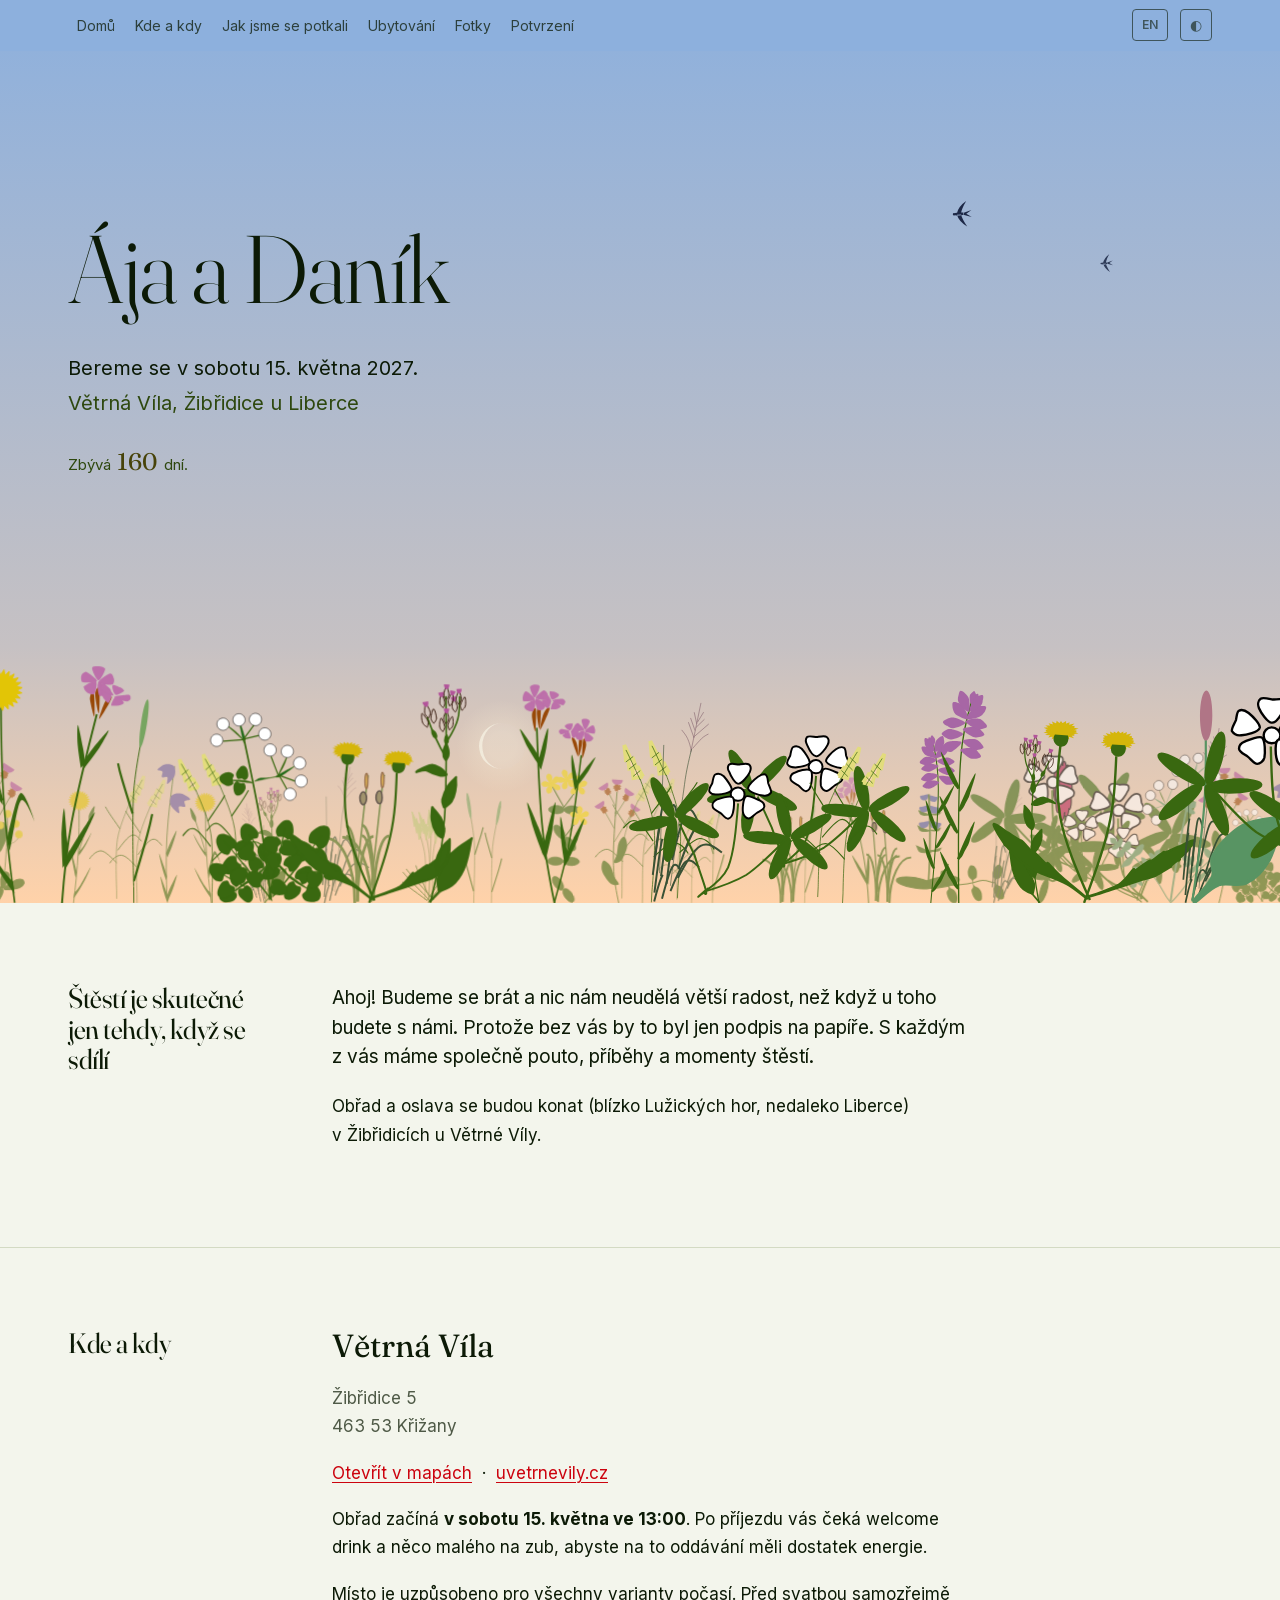
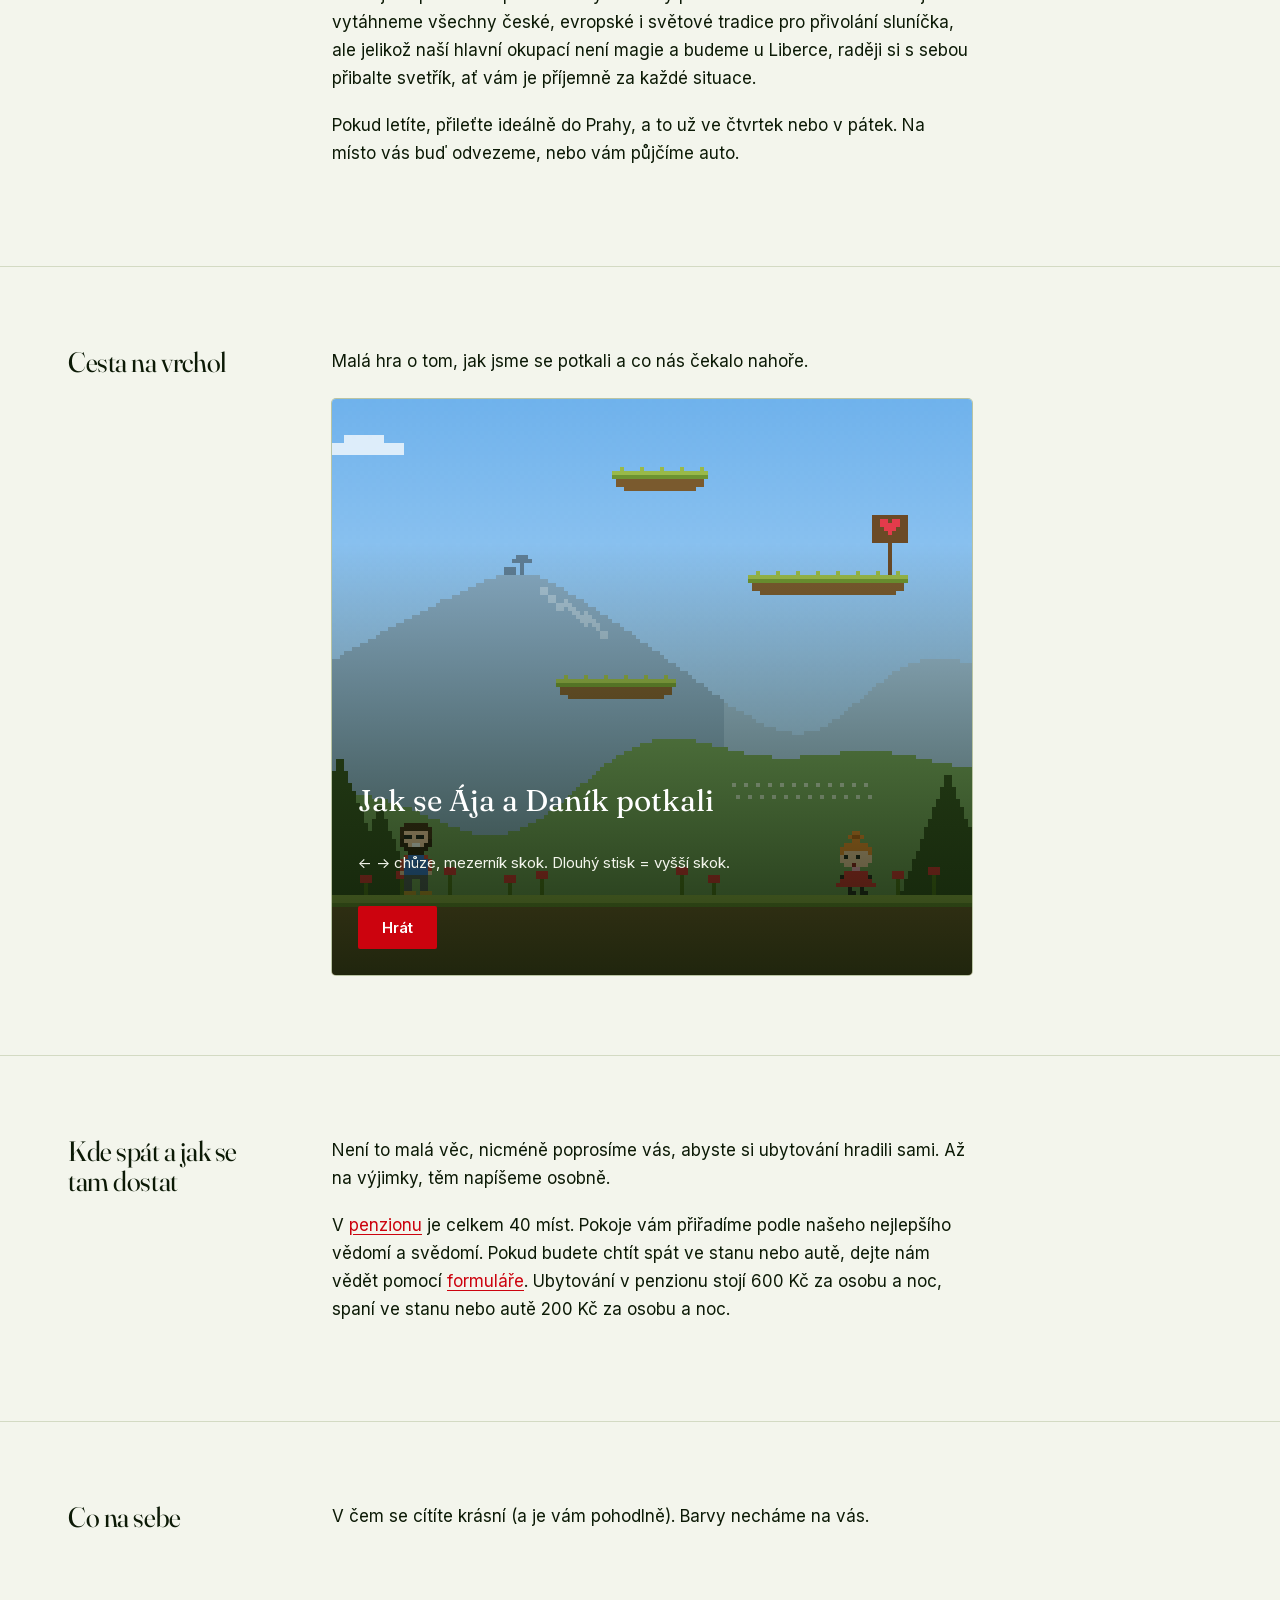
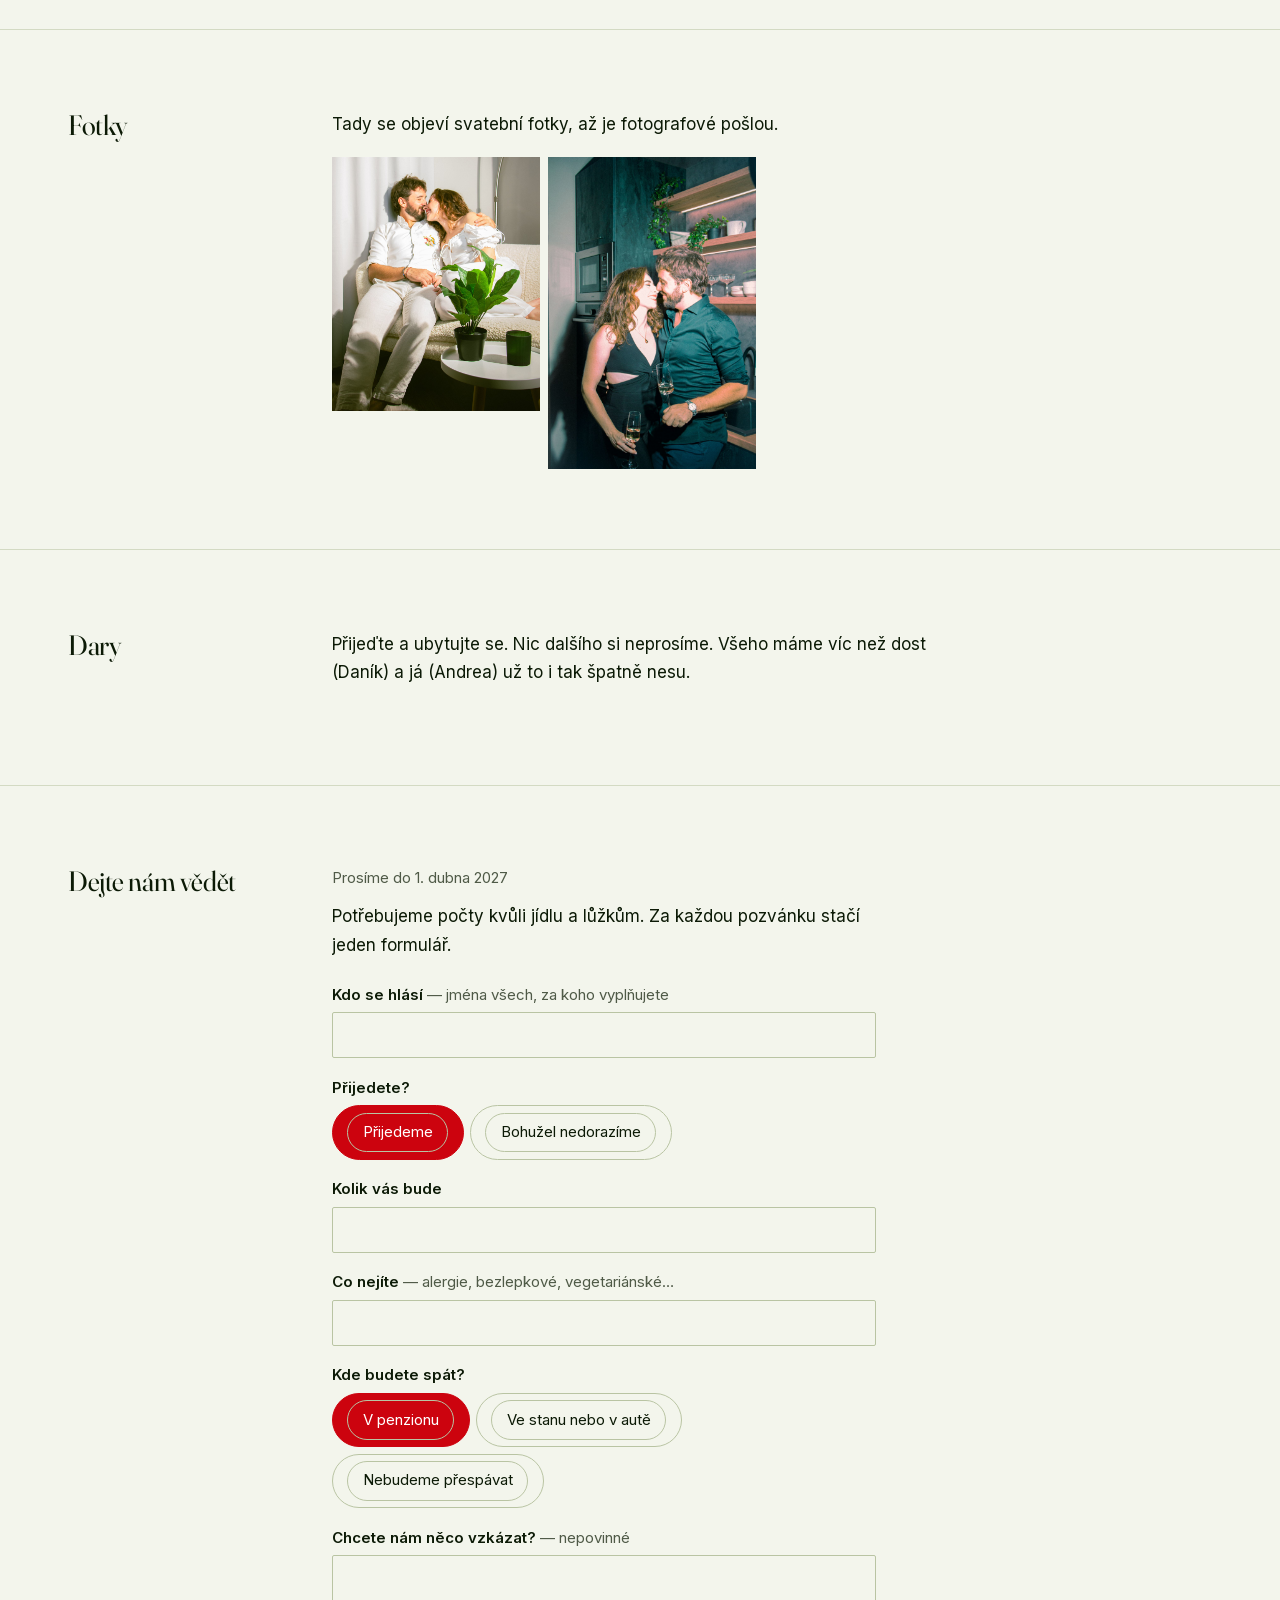
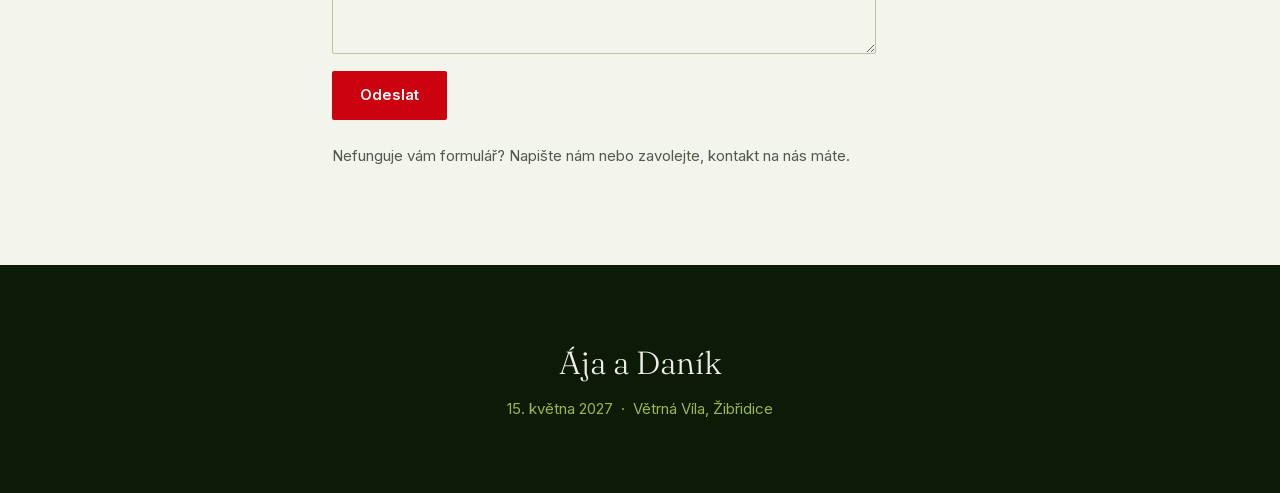
==== commit 1b2cbe16: "Netopýři v noci, náhodná louka, cena za stan a auto V noci místo vlaštovek létají netopýři: kličkují" ====
--- a/index.html
+++ b/index.html
@@ -25,6 +25,13 @@
       document.documentElement.lang = j;
     }
   } catch (e) {}
+  // Louku vymění assets/vitr.js za živou, pokaždé jinak rozsázenou; do té
+  // doby je obrázek schovaný. Kdyby skript nedoběhl, za 4 s se ukáže.
+  if (window.fetch && location.protocol !== 'file:' &&
+      !(window.matchMedia && matchMedia('(prefers-reduced-motion: reduce)').matches)) {
+    document.documentElement.classList.add('louka-ceka');
+    setTimeout(function () { document.documentElement.classList.remove('louka-ceka'); }, 4000);
+  }
 </script>
 <!-- Obloha v heru podle denní doby — taky před vykreslením. -->
 <script src="assets/obloha.js"></script>
@@ -219,13 +226,13 @@
         <p class="jazyk-cs">V <a href="https://www.uvetrnevily.cz/ubytovani" target="_blank" rel="noopener">penzionu</a> je celkem 40 míst. Pokoje vám přiřadíme
           podle našeho nejlepšího vědomí a&nbsp;svědomí. Pokud budete chtít spát
           ve stanu nebo autě, dejte nám vědět pomocí
-          <a href="#potvrzeni">formuláře</a>. Ubytování stojí 600&nbsp;Kč za osobu
-          a&nbsp;noc.</p>
+          <a href="#potvrzeni">formuláře</a>. Ubytování v&nbsp;penzionu stojí 600&nbsp;Kč za osobu
+          a&nbsp;noc, spaní ve stanu nebo autě 200&nbsp;Kč za osobu a&nbsp;noc.</p>
         <p class="jazyk-en">The <a href="https://www.uvetrnevily.cz/ubytovani" target="_blank" rel="noopener">guesthouse</a> has 40 beds in total. We'll assign
           rooms to the best of our knowledge and conscience. If you'd rather
           sleep in a&nbsp;tent or your car, let us know in the
-          <a href="#potvrzeni">form</a>. Accommodation costs 600&nbsp;CZK per
-          person per night.</p>
+          <a href="#potvrzeni">form</a>. A&nbsp;bed in the guesthouse costs 600&nbsp;CZK per
+          person per night, a&nbsp;tent or car spot 200&nbsp;CZK per person per night.</p>
       </div>
     </div>
   </section>
--- a/assets/style.css
+++ b/assets/style.css
@@ -448,6 +448,13 @@
 .louka-ziva {
   display: block;
   animation: none;
+}
+
+/* Živá louka je pokaždé jinak rozsázená, takže výchozí obrázek se do
+   výměny neukazuje (jinak by louka přeskočila) a nástup přehraje až ona. */
+.louka-ceka img.louka { visibility: hidden; }
+.louka-ziva.louka-nastup {
+  animation: louka-nastup 1s cubic-bezier(0.22, 1, 0.36, 1) backwards;
 }
 
 /* Hvězdy svatební noci (tools/hvezdy.py) — skutečné polohy 15. 5. 2027
